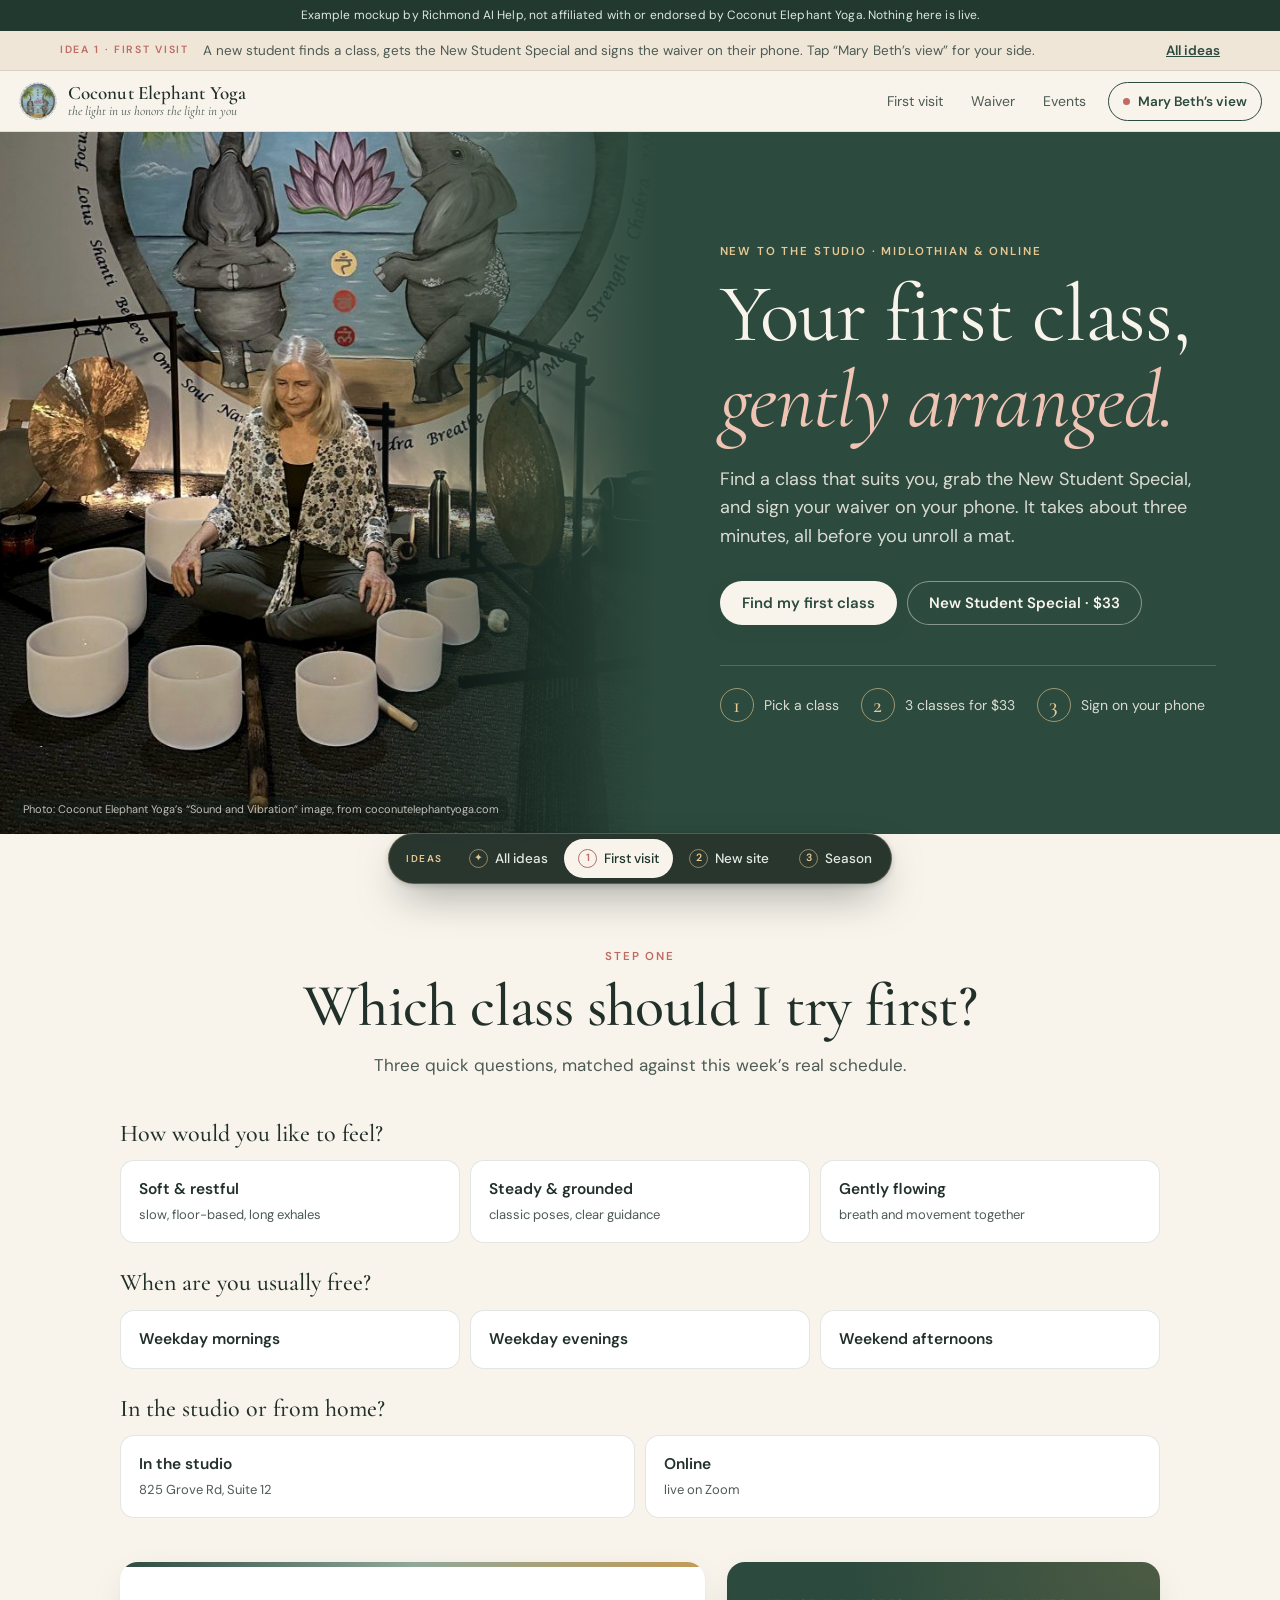
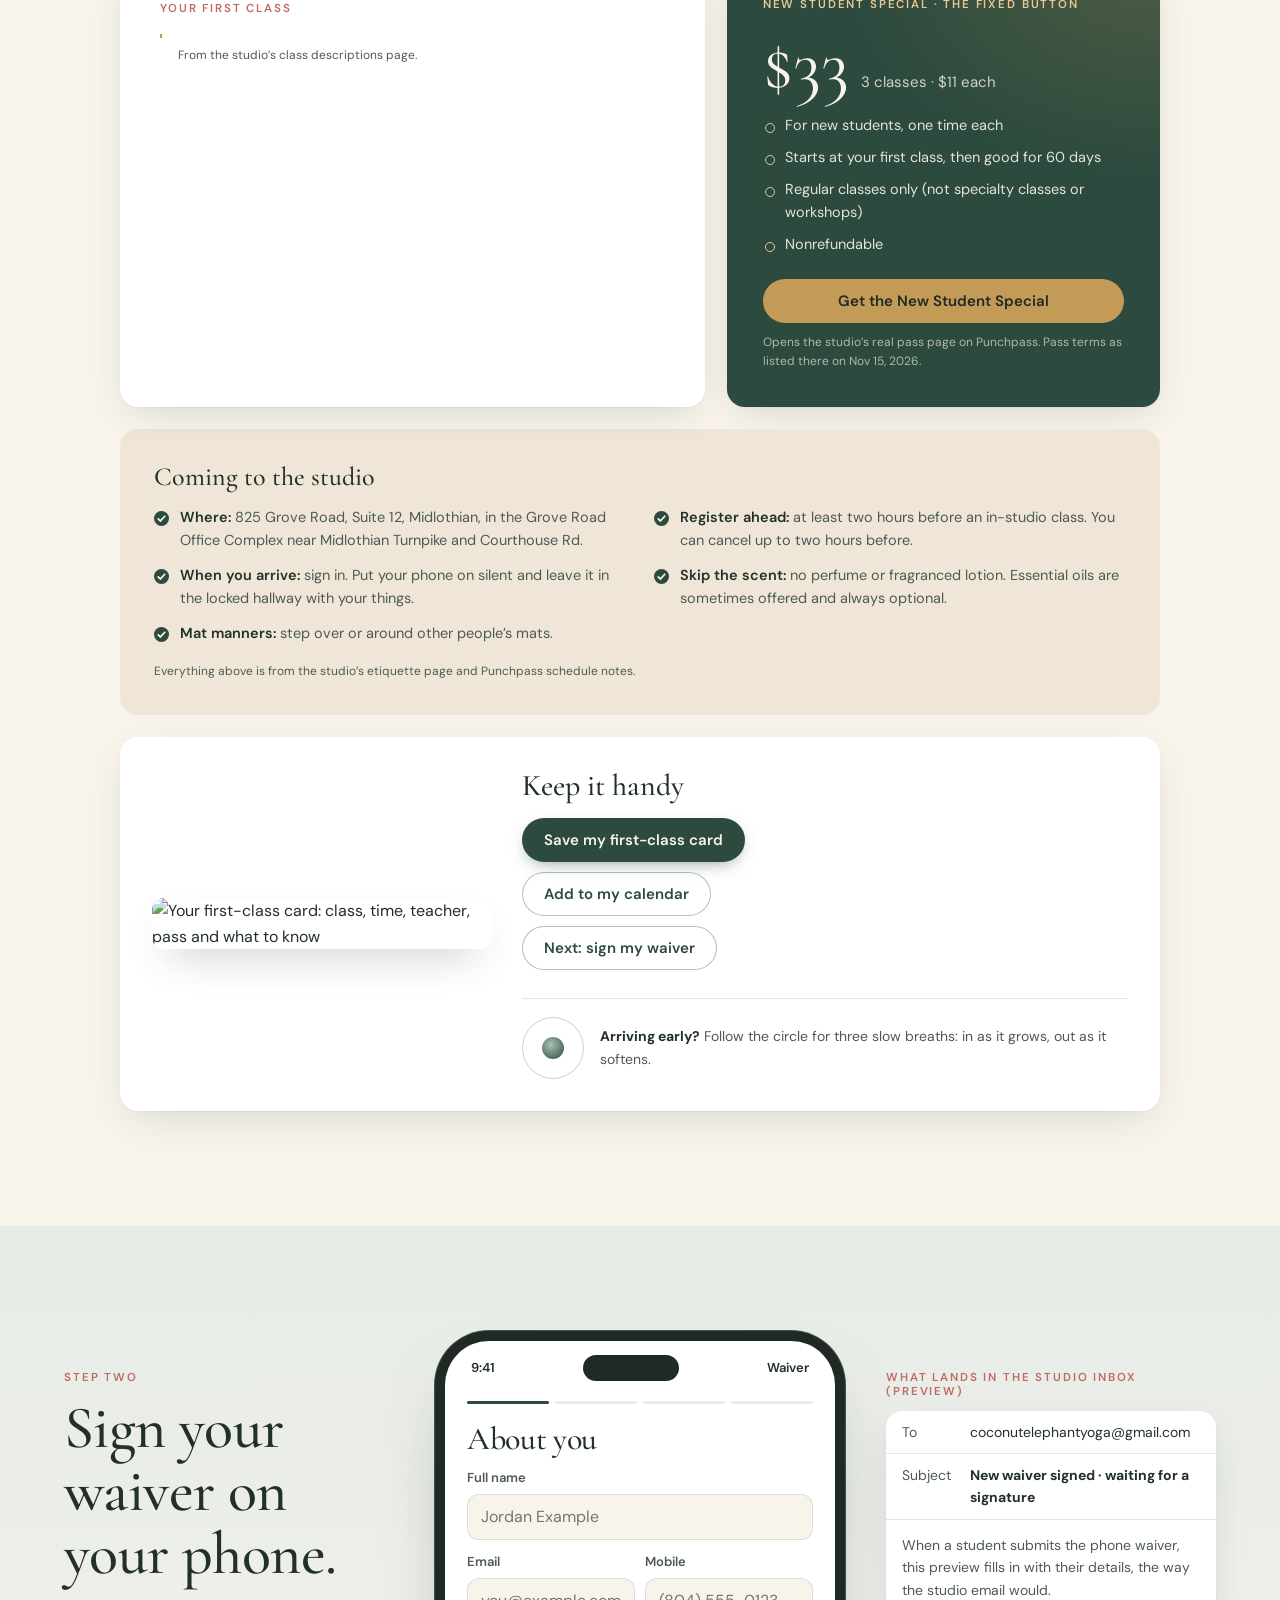
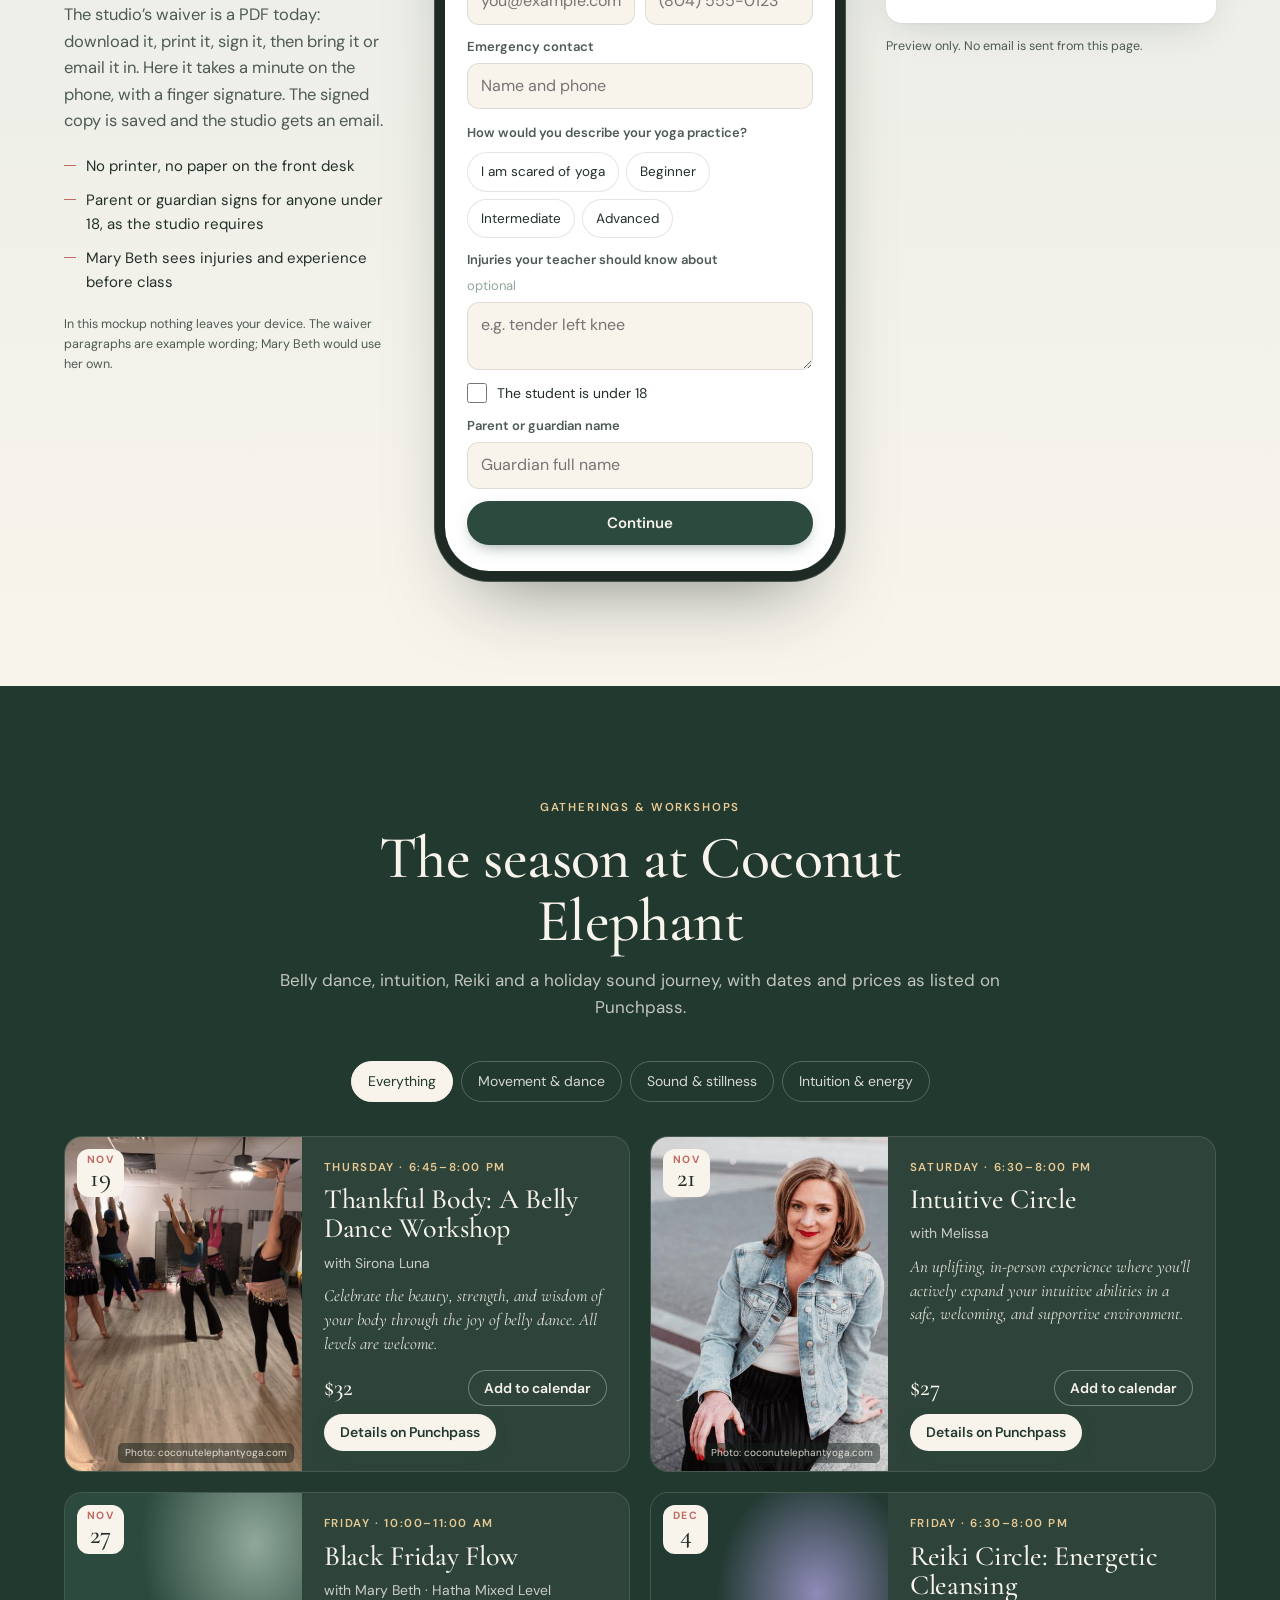
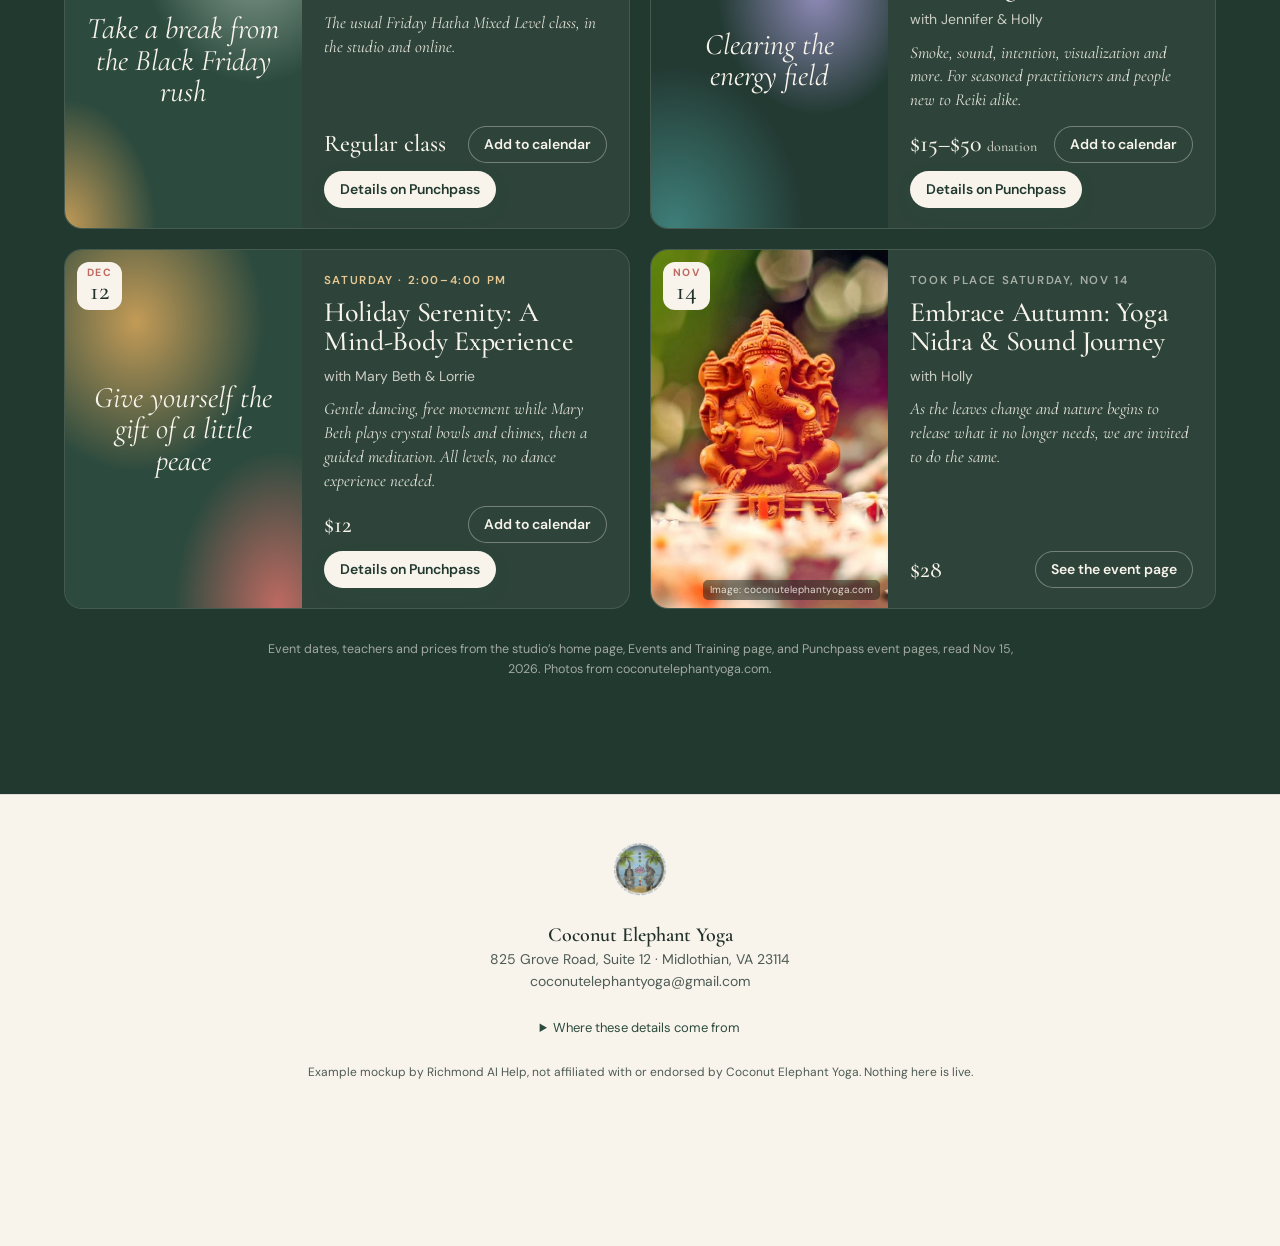
==== first-visit.html @ c5b26885 "Add ideas landing, new website and seasonal events mockups with idea switcher" ====
<!doctype html>
<html lang="en">
<head>
<meta charset="utf-8">
<meta name="viewport" content="width=device-width,initial-scale=1,viewport-fit=cover">
<meta name="robots" content="noindex,nofollow">
<meta name="theme-color" content="#2c4a3e">
<link rel="icon" href="data:,">
<title>Coconut Elephant Yoga · idea 1, your first class (example mockup)</title>
<link rel="stylesheet" href="style.css">
<link rel="stylesheet" href="ideas-nav.css">
</head>
<body>
<p class="mock" role="note">Example mockup by Richmond AI Help, not affiliated with or endorsed by Coconut Elephant Yoga. Nothing here is live.</p>
<div class="rsw-rib"><div><b>Idea 1 · First visit</b><span>A new student finds a class, gets the New Student Special and signs the waiver on their phone. Tap “Mary Beth’s view” for your side.</span><a href="index.html">All ideas</a></div></div>

<header class="top">
  <a class="brand" href="#welcome"><img src="img/logo.png" alt="" width="44" height="44"><span><b>Coconut Elephant Yoga</b><i>the light in us honors the light in you</i></span></a>
  <nav class="nav" aria-label="Sections">
    <a href="#first">First visit</a><a href="#waiver">Waiver</a><a href="#events">Events</a>
    <button type="button" class="ownerbtn" id="ownerOpen"><span class="ob-dot" aria-hidden="true"></span>Mary Beth’s view</button>
  </nav>
</header>

<main>
<!-- HERO -->
<section class="hero" id="welcome">
  <figure class="hero-photo"><img src="img/sound-bowls.jpg" alt="Crystal singing bowls set out in the studio" width="1200" height="823"><figcaption>Photo: Coconut Elephant Yoga’s “Sound and Vibration” image, from coconutelephantyoga.com</figcaption></figure>
  <div class="hero-copy rise">
    <p class="eyebrow">New to the studio · Midlothian &amp; online</p>
    <h1>Your first class,<br><em>gently arranged.</em></h1>
    <p class="lede">Find a class that suits you, grab the New Student Special, and sign your waiver on your phone. It takes about three minutes, all before you unroll a mat.</p>
    <div class="hero-cta">
      <a class="btn primary" href="#first">Find my first class</a>
      <a class="btn quiet" href="https://coconutelephantyoga.punchpass.com/passes/49413" target="_blank" rel="noopener">New Student Special · $33</a>
    </div>
    <ol class="steps3" aria-label="Three steps">
      <li><b>1</b><span>Pick a class</span></li>
      <li><b>2</b><span>3 classes for $33</span></li>
      <li><b>3</b><span>Sign on your phone</span></li>
    </ol>
  </div>
</section>

<!-- FIRST VISIT -->
<section class="sec first" id="first" aria-labelledby="first-h">
  <div class="sec-head rise">
    <p class="eyebrow">Step one</p>
    <h2 id="first-h">Which class should I try first?</h2>
    <p>Three quick questions, matched against this week’s real schedule.</p>
  </div>

  <div class="finder rise">
    <div class="q" data-q="feel">
      <p class="q-l">How would you like to feel?</p>
      <div class="opts">
        <button type="button" data-v="soft"><b>Soft &amp; restful</b><small>slow, floor-based, long exhales</small></button>
        <button type="button" data-v="steady"><b>Steady &amp; grounded</b><small>classic poses, clear guidance</small></button>
        <button type="button" data-v="flow"><b>Gently flowing</b><small>breath and movement together</small></button>
      </div>
    </div>
    <div class="q" data-q="when">
      <p class="q-l">When are you usually free?</p>
      <div class="opts">
        <button type="button" data-v="am"><b>Weekday mornings</b></button>
        <button type="button" data-v="pm"><b>Weekday evenings</b></button>
        <button type="button" data-v="wk"><b>Weekend afternoons</b></button>
      </div>
    </div>
    <div class="q" data-q="where">
      <p class="q-l">In the studio or from home?</p>
      <div class="opts two">
        <button type="button" data-v="studio"><b>In the studio</b><small>825 Grove Rd, Suite 12</small></button>
        <button type="button" data-v="online"><b>Online</b><small>live on Zoom</small></button>
      </div>
    </div>
  </div>

  <div class="match" id="match" hidden aria-live="polite">
    <article class="pick">
      <p class="eyebrow" id="mEyebrow">Your first class</p>
      <h3 id="mName"></h3>
      <p class="pick-meta" id="mMeta"></p>
      <blockquote id="mDesc"></blockquote>
      <p class="pick-cite">From the studio’s class descriptions page.</p>
      <div class="dates" id="mDates"></div>
      <p class="also" id="mAlso"></p>
    </article>

    <aside class="special">
      <p class="eyebrow light">New Student Special · the fixed button</p>
      <p class="sp-price"><span>$33</span><small>3 classes · $11 each</small></p>
      <ul class="sp-list">
        <li>For new students, one time each</li>
        <li>Starts at your first class, then good for 60 days</li>
        <li>Regular classes only (not specialty classes or workshops)</li>
        <li>Nonrefundable</li>
      </ul>
      <a class="btn gold" href="https://coconutelephantyoga.punchpass.com/passes/49413" target="_blank" rel="noopener">Get the New Student Special</a>
      <p class="sp-note">Opens the studio’s real pass page on Punchpass. Pass terms as listed there on Nov 15, 2026.</p>
    </aside>

    <div class="prep">
      <div class="prep-col" id="prepStudio">
        <h4>Coming to the studio</h4>
        <ul class="ticks">
          <li><b>Where:</b> 825 Grove Road, Suite 12, Midlothian, in the Grove Road Office Complex near Midlothian Turnpike and Courthouse Rd.</li>
          <li><b>Register ahead:</b> at least two hours before an in-studio class. You can cancel up to two hours before.</li>
          <li><b>When you arrive:</b> sign in. Put your phone on silent and leave it in the locked hallway with your things.</li>
          <li><b>Skip the scent:</b> no perfume or fragranced lotion. Essential oils are sometimes offered and always optional.</li>
          <li><b>Mat manners:</b> step over or around other people’s mats.</li>
        </ul>
      </div>
      <div class="prep-col" id="prepOnline" hidden>
        <h4>Practicing from home</h4>
        <ul class="ticks">
          <li><b>Register ahead:</b> at least one hour before an online class. You can cancel up to two hours before.</li>
          <li><b>Set the room:</b> dim the lights, close the door, light a candle, turn on ambient music.</li>
          <li><b>Props from home:</b> blankets, pillows and towels. A belt, tie, scarf or robe strap works as a strap, large books or canned goods as blocks, and a scarf, sock or hand towel as an eye pillow.</li>
          <li><b>Zoom acting up?</b> Log out and back in, close other tabs, restart and plug in your device, and turn your device’s sound down if audio is off.</li>
          <li><b>Privacy:</b> the studio camera is placed so in-studio students aren’t seen online.</li>
        </ul>
      </div>
      <p class="prep-cite">Everything above is from the studio’s etiquette page and Punchpass schedule notes.</p>
    </div>

    <div class="keep">
      <canvas id="cardCanvas" width="1080" height="1350" hidden></canvas>
      <figure class="card-prev"><img id="cardImg" alt="Your first-class card: class, time, teacher, pass and what to know"></figure>
      <div class="keep-acts">
        <p class="keep-h">Keep it handy</p>
        <a class="btn primary" id="cardPng" href="#" download="coconut-elephant-first-class.png">Save my first-class card</a>
        <a class="btn quiet" id="cardIcs" href="#" download="coconut-elephant-first-class.ics">Add to my calendar</a>
        <a class="btn quiet" href="#waiver">Next: sign my waiver</a>
        <div class="breathe" aria-label="Breathing pacer">
          <div class="ring" aria-hidden="true"><span></span></div>
          <p><b>Arriving early?</b> Follow the circle for three slow breaths: in as it grows, out as it softens.</p>
        </div>
      </div>
    </div>
  </div>
</section>

<!-- WAIVER -->
<section class="sec waiver" id="waiver" aria-labelledby="wv-h">
  <div class="wv-intro rise">
    <p class="eyebrow">Step two</p>
    <h2 id="wv-h">Sign your waiver on your phone.</h2>
    <p>The studio’s waiver is a PDF today: download it, print it, sign it, then bring it or email it in. Here it takes a minute on the phone, with a finger signature. The signed copy is saved and the studio gets an email.</p>
    <ul class="wv-points">
      <li>No printer, no paper on the front desk</li>
      <li>Parent or guardian signs for anyone under 18, as the studio requires</li>
      <li>Mary Beth sees injuries and experience before class</li>
    </ul>
    <p class="wv-fine">In this mockup nothing leaves your device. The waiver paragraphs are example wording; Mary Beth would use her own.</p>
  </div>

  <div class="phone rise">
    <div class="ph-bar"><span>9:41</span><span class="ph-isl" aria-hidden="true"></span><span>Waiver</span></div>
    <div class="ph-body">
      <ol class="ph-prog" aria-hidden="true"><li class="on"></li><li></li><li></li><li></li></ol>

      <form class="wv-step" data-w="0" novalidate>
        <h3>About you</h3>
        <label>Full name<input id="wName" autocomplete="name" placeholder="Jordan Example"></label>
        <div class="two">
          <label>Email<input id="wEmail" type="email" autocomplete="email" placeholder="you@example.com"></label>
          <label>Mobile<input id="wPhone" inputmode="tel" autocomplete="tel" placeholder="(804) 555-0123"></label>
        </div>
        <label>Emergency contact<input id="wEmer" placeholder="Name and phone"></label>
        <p class="lab">How would you describe your yoga practice?</p>
        <div class="pills" data-pill="level"><button type="button">I am scared of yoga</button><button type="button">Beginner</button><button type="button">Intermediate</button><button type="button">Advanced</button></div>
        <label>Injuries your teacher should know about <span class="opt">optional</span><textarea id="wInj" rows="2" placeholder="e.g. tender left knee"></textarea></label>
        <label class="check"><input type="checkbox" id="wMinor"><span>The student is under 18</span></label>
        <label id="wGuardWrap" hidden>Parent or guardian name<input id="wGuard" placeholder="Guardian full name"></label>
        <p class="err" hidden></p>
        <button type="button" class="btn primary full" data-wnext>Continue</button>
      </form>

      <div class="wv-step" data-w="1" hidden>
        <h3>Read &amp; agree</h3>
        <div class="legal">
          <p class="legal-tag">Example wording only · not legal advice · Mary Beth replaces this with her own waiver text</p>
          <p>I am choosing to take part in classes and events at Coconut Elephant Yoga. I understand yoga involves physical movement and that I should listen to my body and rest whenever I need to.</p>
          <p>I will tell my teacher about any injuries or health conditions before class and follow the teacher’s guidance.</p>
          <p>[The studio’s own release and hold-harmless language goes here, exactly as Mary Beth’s current waiver states it.]</p>
        </div>
        <label class="check"><input type="checkbox" id="wAgree"><span>I have read the waiver and agree to it</span></label>
        <label class="check"><input type="checkbox" id="wPhoto"><span>Optional: the studio may use class photos of me on social media</span></label>
        <p class="err" hidden></p>
        <div class="row"><button type="button" class="btn quiet" data-wback>Back</button><button type="button" class="btn primary" data-wnext>Sign</button></div>
      </div>

      <div class="wv-step" data-w="2" hidden>
        <h3 id="sigH">Sign with your finger</h3>
        <div class="sigpad"><canvas id="sig" width="640" height="300" aria-label="Signature pad"></canvas><span class="sig-line" aria-hidden="true"></span><span class="sig-x" aria-hidden="true">×</span><span class="sig-hint" id="sigHint">Sign here</span></div>
        <div class="row tight"><button type="button" class="linkbtn" id="sigClear">Clear</button><span class="today" id="sigDate"></span></div>
        <p class="err" hidden></p>
        <div class="row"><button type="button" class="btn quiet" data-wback>Back</button><button type="button" class="btn primary" data-wnext>Submit waiver</button></div>
      </div>

      <div class="wv-step done" data-w="3" hidden>
        <div class="seal" aria-hidden="true"><svg viewBox="0 0 48 48"><circle cx="24" cy="24" r="22"/><path d="M14 25l7 7 13-15"/></svg></div>
        <h3 id="doneH">You’re all set.</h3>
        <p id="doneP">Your signed waiver is saved with the studio.</p>
        <dl class="sum" id="doneSum"></dl>
        <canvas id="wvCanvas" width="900" height="1200" hidden></canvas>
        <a class="btn primary full" id="wvPng" href="#" download="coconut-elephant-waiver-copy.png">Save my signed copy</a>
        <button type="button" class="linkbtn center" id="wvRestart">Start a new waiver</button>
      </div>
    </div>
  </div>

  <div class="alert-prev rise" id="alertPrev">
    <p class="eyebrow">What lands in the studio inbox (preview)</p>
    <div class="mail">
      <p class="mail-h"><span>To</span>coconutelephantyoga@gmail.com</p>
      <p class="mail-h"><span>Subject</span><b id="alSubj">New waiver signed · waiting for a signature</b></p>
      <div class="mail-b" id="alBody"><p>When a student submits the phone waiver, this preview fills in with their details, the way the studio email would.</p></div>
    </div>
    <p class="wv-fine">Preview only. No email is sent from this page.</p>
  </div>
</section>

<!-- EVENTS -->
<section class="sec events" id="events" aria-labelledby="ev-h">
  <div class="sec-head rise">
    <p class="eyebrow">Gatherings &amp; workshops</p>
    <h2 id="ev-h">The season at Coconut Elephant</h2>
    <p>Belly dance, intuition, Reiki and a holiday sound journey, with dates and prices as listed on Punchpass.</p>
  </div>
  <div class="strip rise" id="strip" role="tablist" aria-label="Filter events"></div>
  <div class="evgrid" id="evgrid"></div>
  <p class="ev-cite">Event dates, teachers and prices from the studio’s home page, Events and Training page, and Punchpass event pages, read Nov 15, 2026. Photos from coconutelephantyoga.com.</p>
</section>

<footer class="foot">
  <div class="foot-in">
    <img src="img/logo.png" alt="" width="56" height="56">
    <p><b>Coconut Elephant Yoga</b><br>825 Grove Road, Suite 12 · Midlothian, VA 23114<br>coconutelephantyoga@gmail.com</p>
    <details>
      <summary>Where these details come from</summary>
      <p>Everything on this page comes from coconutelephantyoga.com (home, classes, class descriptions, studio etiquette, events, instructors and contact pages) and coconutelephantyoga.punchpass.com (schedule, passes, the New Student Special pass, and the event pages), all opened Nov 15, 2026. Photos are the studio’s own images from coconutelephantyoga.com. The waiver wording, student names and drafted messages are examples made for this mockup.</p>
    </details>
    <p class="foot-mock">Example mockup by Richmond AI Help, not affiliated with or endorsed by Coconut Elephant Yoga. Nothing here is live.</p>
  </div>
</footer>
</main>

<!-- OWNER VIEW -->
<div class="owner" id="owner" hidden role="dialog" aria-modal="true" aria-labelledby="ow-h">
  <div class="ow-panel">
    <header class="ow-top">
      <img src="img/mary-beth.jpg" alt="Mary Beth" width="56" height="56">
      <div><p class="eyebrow">Studio view · example</p><h2 id="ow-h">Good morning, Mary Beth</h2><p class="ow-sub" id="owSub">Sunday, Nov 15</p></div>
      <button type="button" class="x" id="ownerClose" aria-label="Close Mary Beth’s view">×</button>
    </header>
    <div class="ow-tabs" role="tablist">
      <button type="button" role="tab" aria-selected="true" data-tab="today">Today</button>
      <button type="button" role="tab" aria-selected="false" data-tab="fix">Website fixes</button>
      <button type="button" role="tab" aria-selected="false" data-tab="week">This week</button>
    </div>
    <div class="ow-body">
      <div data-pane="today">
        <div class="today-class">
          <p class="tc-time">2:00 pm</p>
          <div><p class="tc-name">Gentle Sensory Yoga</p><p class="tc-meta">You’re teaching · studio &amp; online · 1 hr 15 min · <span class="tag">Live music during today’s class</span></p></div>
        </div>
        <p class="ow-h3">New students today <span class="ex">example students</span></p>
        <div id="stuList"></div>
      </div>
      <div data-pane="fix" hidden>
        <div class="fixcard">
          <p class="fx-k">1 · The NEW STUDENT button on the home page</p>
          <p>Right now the button’s link has extra text stuck to the end, so Punchpass returns an error page instead of the pass.</p>
          <p class="fx-lab bad">Link on the button today</p>
          <code class="fx-code bad">http://coconutelephantyoga.punchpass.com/passes/49413?check=1543346028(opens in a new tab) coconutelephantyoga.punchpass.com/passes/49413?check=1543346028</code>
          <p class="fx-lab good">Fixed link</p>
          <code class="fx-code good">https://coconutelephantyoga.punchpass.com/passes/49413</code>
          <p class="fx-note"><b>Also worth a look:</b> when the pass page was opened on Nov 15, Punchpass said “This pass is currently sold out!” So once the link is fixed, new students may still not be able to buy it until that’s changed in Punchpass. A pass limit or quantity setting is a likely place to check.</p>
        </div>
        <div class="fixcard">
          <p class="fx-k">2 · The new-student waiver</p>
          <p>Today: download the PDF, print, sign, then bring it to class or email it in.</p>
          <p>With the phone waiver: students sign before they arrive, the signed copy is saved, and you get an email with their experience level, injuries and emergency contact. Questions from your current form (C-Fit, how they heard about you, text alerts) can be added.</p>
        </div>
      </div>
      <div data-pane="week" hidden>
        <p class="ow-h3">Coming up <span class="ex">from your Punchpass schedule</span></p>
        <ul class="wk" id="wkList"></ul>
      </div>
    </div>
  </div>
</div>

<nav class="rsw" aria-label="Switch between ideas"><span class="rsw-lab">Ideas</span><a href="index.html" class="rsw-all"><b aria-hidden="true">✦</b>All ideas</a><a href="first-visit.html" aria-current="page"><b aria-hidden="true">1</b>First visit</a><a href="website.html"><b aria-hidden="true">2</b>New site</a><a href="season.html"><b aria-hidden="true">3</b>Season</a></nav>
<script src="app.js"></script>
</body>
</html>
---- style.css ----
@font-face{font-family:"Cormorant";src:url(fonts/cormorant.woff2) format("woff2");font-weight:300 700;font-display:swap}
@font-face{font-family:"Cormorant";src:url(fonts/cormorant-italic.woff2) format("woff2");font-weight:300 700;font-style:italic;font-display:swap}
@font-face{font-family:"DM Sans";src:url(fonts/dmsans.woff2) format("woff2");font-weight:300 700;font-display:swap}
:root{--ink:#22302a;--ink2:#4d5b54;--forest:#2c4a3e;--forest2:#21392f;--sage:#8fa89a;--mist:#e7ece6;--cream:#f8f4ec;--sand:#efe6d8;--lotus:#bf6a62;--gold:#c39b57;--line:rgba(34,48,42,.12);--r:18px;--serif:"Cormorant",Georgia,serif;--sans:"DM Sans",system-ui,-apple-system,sans-serif;--shadow:0 1px 2px rgba(34,48,42,.05),0 12px 40px -12px rgba(34,48,42,.18)}
*{box-sizing:border-box}
html{scroll-padding-top:72px;scroll-behavior:smooth;-webkit-text-size-adjust:100%}
body{margin:0;background:var(--cream);color:var(--ink);font:400 16px/1.6 var(--sans);-webkit-font-smoothing:antialiased}
img{max-width:100%;display:block}
a{color:var(--forest)}
button{font:inherit;color:inherit;cursor:pointer}
h1,h2,h3{font-family:var(--serif);font-weight:500;letter-spacing:-.01em;line-height:1.05;margin:0}
h1 em,h2 em{font-style:italic;color:var(--lotus);font-weight:400}
.eyebrow{font:600 11.5px/1.2 var(--sans);letter-spacing:.16em;text-transform:uppercase;color:var(--lotus);margin:0 0 12px}
.eyebrow.light{color:#e9c993}
:focus-visible{outline:2px solid var(--gold);outline-offset:3px}

.mock{margin:0;background:var(--forest2);color:#dfe8e1;font-size:12px;line-height:1.4;text-align:center;padding:7px 14px;letter-spacing:.01em}

/* header */
.top{position:sticky;top:0;z-index:20;display:flex;align-items:center;justify-content:space-between;gap:12px;padding:10px 18px;background:rgba(248,244,236,.86);backdrop-filter:saturate(1.4) blur(14px);-webkit-backdrop-filter:saturate(1.4) blur(14px);border-bottom:1px solid var(--line)}
.brand{display:flex;align-items:center;gap:10px;text-decoration:none;color:var(--ink);min-width:0}
.brand img{width:40px;height:40px;border-radius:50%}
.brand span{display:flex;flex-direction:column;line-height:1.15;min-width:0}
.brand b{font:600 19px/1.1 var(--serif);letter-spacing:.005em;white-space:nowrap}
.brand i{font:italic 400 13px/1.2 var(--serif);color:var(--ink2);white-space:nowrap}
.nav{display:flex;align-items:center;gap:4px}
.nav a{font-size:14px;color:var(--ink2);text-decoration:none;padding:8px 12px;border-radius:999px;transition:background .2s}
.nav a:hover{background:var(--mist);color:var(--ink)}
.ownerbtn{display:inline-flex;align-items:center;gap:8px;border:1px solid var(--forest);background:transparent;color:var(--forest);font-size:13.5px;font-weight:600;padding:8px 14px;border-radius:999px;margin-left:6px;transition:all .2s;white-space:nowrap}
.ownerbtn:hover{background:var(--forest);color:var(--cream)}
.ob-dot{width:7px;height:7px;border-radius:50%;background:var(--lotus);box-shadow:0 0 0 0 rgba(191,106,98,.6);animation:pulse 2.4s infinite}
@keyframes pulse{70%{box-shadow:0 0 0 8px rgba(191,106,98,0)}100%{box-shadow:0 0 0 0 rgba(191,106,98,0)}}

/* hero */
.hero{display:grid;grid-template-columns:1.05fr 1fr;min-height:min(78vh,720px);background:var(--forest);color:var(--cream);position:relative;overflow:hidden}
.hero-photo{margin:0;position:relative;overflow:hidden}
.hero-photo img{width:100%;height:100%;object-fit:cover;filter:saturate(.9) contrast(1.02);transform:scale(1.04);animation:drift 22s ease-in-out infinite alternate}
@keyframes drift{to{transform:scale(1.11) translate(-1.5%,-1%)}}
.hero-photo::after{content:"";position:absolute;inset:0;background:linear-gradient(90deg,rgba(33,57,47,0) 55%,var(--forest) 100%)}
.hero-photo figcaption{position:absolute;left:14px;bottom:12px;z-index:2;font-size:11px;color:rgba(248,244,236,.75);background:rgba(20,32,27,.45);padding:4px 9px;border-radius:6px}
.hero-copy{padding:clamp(40px,7vw,96px) clamp(24px,5vw,72px);display:flex;flex-direction:column;justify-content:center}
.hero .eyebrow{color:#e9c993}
.hero h1{font-size:clamp(46px,6.4vw,84px);font-weight:400}
.hero h1 em{color:#f0c4b4}
.lede{font-size:18px;line-height:1.6;color:rgba(248,244,236,.86);max-width:30em;margin:22px 0 30px}
.hero-cta{display:flex;flex-wrap:wrap;gap:10px}
.steps3{list-style:none;padding:0;margin:40px 0 0;display:flex;gap:22px;flex-wrap:wrap;border-top:1px solid rgba(248,244,236,.18);padding-top:22px}
.steps3 li{display:flex;align-items:center;gap:10px;font-size:14px;color:rgba(248,244,236,.85)}
.steps3 b{font:500 22px/1 var(--serif);width:34px;height:34px;border-radius:50%;border:1px solid rgba(233,201,147,.6);display:grid;place-items:center;color:#e9c993}

/* buttons */
.btn{display:inline-flex;align-items:center;justify-content:center;gap:8px;border:0;border-radius:999px;padding:13px 22px;font-weight:600;font-size:15px;text-decoration:none;transition:transform .18s,background .2s,box-shadow .2s;line-height:1.2;text-align:center}
.btn:active{transform:scale(.98)}
.btn.primary{background:var(--forest);color:var(--cream);box-shadow:0 6px 18px -8px rgba(44,74,62,.7)}
.btn.primary:hover{background:var(--forest2)}
.hero .btn.primary{background:var(--cream);color:var(--forest)}
.btn.quiet{background:transparent;color:var(--forest);box-shadow:inset 0 0 0 1px rgba(44,74,62,.35)}
.btn.quiet:hover{box-shadow:inset 0 0 0 1px var(--forest);background:rgba(44,74,62,.04)}
.hero .btn.quiet{color:var(--cream);box-shadow:inset 0 0 0 1px rgba(248,244,236,.45)}
.hero .btn.quiet:hover{background:rgba(248,244,236,.08)}
.btn.gold{background:var(--gold);color:#1f2a24}
.btn.gold:hover{background:#d0aa66}
.btn.full{width:100%}
.linkbtn{background:none;border:0;color:var(--ink2);text-decoration:underline;text-underline-offset:3px;font-size:14px;padding:6px 0}
.linkbtn.center{display:block;margin:12px auto 0}

/* sections */
.sec{padding:clamp(64px,9vw,120px) clamp(18px,5vw,64px)}
.sec-head{max-width:720px;margin:0 auto 40px;text-align:center}
.sec-head h2,.wv-intro h2{font-size:clamp(38px,5vw,60px)}
.sec-head p:not(.eyebrow){color:var(--ink2);font-size:17px;margin:14px 0 0}

/* finder */
.finder{max-width:1040px;margin:0 auto;display:grid;gap:26px}
.q-l{font:500 24px/1.2 var(--serif);margin:0 0 12px}
.opts{display:grid;grid-template-columns:repeat(3,1fr);gap:10px}
.opts.two{grid-template-columns:repeat(2,1fr)}
.opts button{text-align:left;background:#fff;border:1px solid var(--line);border-radius:14px;padding:16px 18px;display:flex;flex-direction:column;gap:3px;transition:border-color .2s,box-shadow .2s,transform .2s,background .2s}
.opts button:hover{border-color:rgba(44,74,62,.4);transform:translateY(-1px)}
.opts button b{font-weight:600;font-size:15.5px}
.opts button small{font-size:13px;color:var(--ink2)}
.opts button[aria-pressed=true]{border-color:var(--forest);background:var(--forest);color:var(--cream);box-shadow:var(--shadow)}
.opts button[aria-pressed=true] small{color:rgba(248,244,236,.75)}

.match{max-width:1040px;margin:44px auto 0;display:grid;grid-template-columns:1.35fr 1fr;gap:22px;animation:fadeup .6s ease both}
@keyframes fadeup{from{opacity:0;transform:translateY(14px)}to{opacity:1;transform:none}}
.pick{background:#fff;border-radius:var(--r);padding:clamp(24px,3.5vw,40px);box-shadow:var(--shadow);position:relative;overflow:hidden}
.pick::before{content:"";position:absolute;inset:0 0 auto 0;height:5px;background:linear-gradient(90deg,var(--forest),var(--sage),var(--gold))}
.pick h3{font-size:clamp(34px,4vw,48px);font-weight:500}
.pick-meta{color:var(--ink2);font-size:15px;margin:10px 0 18px}
.pick-meta b{color:var(--ink)}
.pick blockquote{margin:0;font:italic 400 20px/1.45 var(--serif);color:var(--ink);border-left:2px solid var(--gold);padding:2px 0 2px 16px}
.pick-cite{font-size:12px;color:var(--ink2);margin:8px 0 22px 18px}
.dates{display:flex;gap:10px;flex-wrap:wrap}
.date{border:1px solid var(--line);border-radius:12px;padding:10px 14px;min-width:112px;background:var(--cream)}
.date small{display:block;font-size:11px;letter-spacing:.12em;text-transform:uppercase;color:var(--lotus);font-weight:600}
.date b{font:500 22px/1.1 var(--serif)}
.date span{display:block;font-size:13px;color:var(--ink2)}
.date.first{background:var(--forest);color:var(--cream);border-color:var(--forest)}
.date.first span{color:rgba(248,244,236,.75)}
.date.first small{color:#e9c993}
.also{font-size:14px;color:var(--ink2);margin:18px 0 0}
.also b{color:var(--ink)}

.special{background:var(--forest);color:var(--cream);border-radius:var(--r);padding:clamp(24px,3vw,36px);display:flex;flex-direction:column;box-shadow:var(--shadow);background-image:radial-gradient(120% 80% at 100% 0%,rgba(195,155,87,.22),transparent 60%)}
.sp-price{display:flex;align-items:baseline;gap:12px;margin:4px 0 14px}
.sp-price span{font:400 72px/1 var(--serif)}
.sp-price small{font-size:15px;color:rgba(248,244,236,.8)}
.sp-list{list-style:none;padding:0;margin:0 0 22px;display:grid;gap:9px;font-size:14.5px;color:rgba(248,244,236,.9)}
.sp-list li{padding-left:22px;position:relative}
.sp-list li::before{content:"";position:absolute;left:2px;top:.62em;width:8px;height:8px;border-radius:50%;border:1.5px solid #e9c993}
.special .btn{margin-top:auto}
.sp-note{font-size:12px;color:rgba(248,244,236,.65);margin:10px 0 0}

.prep{grid-column:1/-1;background:var(--sand);border-radius:var(--r);padding:clamp(22px,3vw,34px)}
.prep h4{font:500 26px/1.1 var(--serif);margin:0 0 14px}
.ticks{list-style:none;margin:0;padding:0;display:grid;grid-template-columns:repeat(2,1fr);gap:12px 28px}
.ticks li{font-size:14.5px;padding-left:26px;position:relative;color:var(--ink2)}
.ticks li b{color:var(--ink);font-weight:600}
.ticks li::before{content:"";position:absolute;left:0;top:.35em;width:15px;height:15px;border-radius:50%;background:var(--forest) url("data:image/svg+xml,%3Csvg xmlns='http://www.w3.org/2000/svg' viewBox='0 0 16 16'%3E%3Cpath d='M4.5 8.3l2.3 2.3 4.7-5' fill='none' stroke='%23f8f4ec' stroke-width='1.8' stroke-linecap='round'/%3E%3C/svg%3E") center/100% no-repeat}
.prep-cite{font-size:12px;color:var(--ink2);margin:16px 0 0}

.keep{grid-column:1/-1;display:grid;grid-template-columns:minmax(0,340px) 1fr;gap:30px;align-items:center;background:#fff;border-radius:var(--r);padding:clamp(20px,3vw,32px);box-shadow:var(--shadow)}
.card-prev{margin:0;border-radius:12px;overflow:hidden;box-shadow:0 18px 40px -18px rgba(34,48,42,.45)}
.keep-acts{display:flex;flex-direction:column;gap:10px;align-items:flex-start}
.keep-h{font:500 30px/1.1 var(--serif);margin:0 0 6px}
.breathe{display:flex;align-items:center;gap:16px;margin-top:18px;padding-top:18px;border-top:1px solid var(--line)}
.breathe p{margin:0;font-size:14px;color:var(--ink2)}
.breathe b{color:var(--ink)}
.ring{width:62px;height:62px;flex:none;border-radius:50%;display:grid;place-items:center;border:1px solid rgba(44,74,62,.25)}
.ring span{width:22px;height:22px;border-radius:50%;background:radial-gradient(circle at 40% 35%,#a9c0b2,var(--forest));animation:breathe 8s ease-in-out infinite}
@keyframes breathe{0%,100%{transform:scale(1);opacity:.75}50%{transform:scale(2.5);opacity:1}}

/* waiver */
.waiver{background:linear-gradient(180deg,var(--mist),var(--cream));display:grid;grid-template-columns:1fr 390px 1fr;gap:clamp(24px,4vw,56px);align-items:start}
.wv-intro{padding-top:30px}
.wv-intro p:not(.eyebrow){color:var(--ink2);font-size:16.5px}
.wv-points{list-style:none;padding:0;margin:20px 0;display:grid;gap:10px}
.wv-points li{padding-left:22px;position:relative;font-size:15px}
.wv-points li::before{content:"";position:absolute;left:0;top:.7em;width:12px;height:1.5px;background:var(--lotus)}
.wv-fine{font-size:12.5px!important;color:var(--ink2)}

.phone{background:#fff;border-radius:44px;box-shadow:0 0 0 10px #1f2a24,0 0 0 11px #46534c,0 40px 80px -30px rgba(20,32,27,.55);overflow:hidden;min-height:720px;display:flex;flex-direction:column}
.ph-bar{display:flex;justify-content:space-between;align-items:center;padding:14px 26px 8px;font-size:13px;font-weight:600}
.ph-isl{width:96px;height:26px;background:#1f2a24;border-radius:20px}
.ph-body{padding:8px 22px 26px;flex:1;display:flex;flex-direction:column}
.ph-prog{list-style:none;display:flex;gap:6px;padding:0;margin:4px 0 18px}
.ph-prog li{flex:1;height:3px;border-radius:3px;background:var(--mist);transition:background .3s}
.ph-prog li.on{background:var(--forest)}
.wv-step{display:flex;flex-direction:column;gap:12px;animation:fadeup .35s ease both}
.wv-step[hidden]{display:none}
.wv-step h3{font-size:32px}
.wv-step label{display:flex;flex-direction:column;gap:5px;font-size:13px;font-weight:600;color:var(--ink2)}
.wv-step input:not([type=checkbox]),.wv-step textarea{font:400 16px/1.3 var(--sans);color:var(--ink);border:1px solid var(--line);background:var(--cream);border-radius:12px;padding:12px 13px;width:100%;transition:border-color .2s,background .2s}
.wv-step input:focus,.wv-step textarea:focus{outline:0;border-color:var(--forest);background:#fff}
.wv-step .two{display:grid;grid-template-columns:1fr 1fr;gap:10px}
.lab{font-size:13px;font-weight:600;color:var(--ink2);margin:2px 0 -4px}
.opt{font-weight:400;color:var(--sage)}
.pills{display:flex;flex-wrap:wrap;gap:7px}
.pills button{border:1px solid var(--line);background:#fff;border-radius:999px;padding:8px 13px;font-size:13.5px;transition:all .2s}
.pills button[aria-pressed=true]{background:var(--forest);color:var(--cream);border-color:var(--forest)}
label.check{flex-direction:row!important;align-items:flex-start;gap:10px!important;font-weight:400!important;color:var(--ink)!important;font-size:14px!important}
label.check input{width:20px;height:20px;accent-color:var(--forest);margin:1px 0 0;flex:none}
.err{color:#a4473f;font-size:13.5px;margin:0;background:#f9e9e6;border-radius:10px;padding:8px 12px}
.err[hidden]{display:none}
.row{display:flex;gap:10px;margin-top:4px}
.row .btn{flex:1}
.row.tight{justify-content:space-between;align-items:center;margin:0}
.legal{background:var(--cream);border:1px solid var(--line);border-radius:14px;padding:14px 16px;font-size:14px;line-height:1.55;max-height:300px;overflow:auto}
.legal p{margin:0 0 10px}
.legal-tag{font-size:11px!important;font-weight:700;letter-spacing:.06em;text-transform:uppercase;color:#8a5a21;background:#f6e8cf;border-radius:8px;padding:7px 10px}
.sigpad{position:relative;border:1px solid var(--line);border-radius:16px;background:linear-gradient(#fff,#fbf8f2);touch-action:none;overflow:hidden}
.sigpad canvas{width:100%;height:auto;aspect-ratio:640/300;display:block;touch-action:none;cursor:crosshair;position:relative;z-index:2}
.sig-line{position:absolute;left:8%;right:8%;bottom:26%;height:1px;background:rgba(34,48,42,.28);z-index:1}
.sig-x{position:absolute;left:7%;bottom:28%;font:400 22px/1 var(--serif);color:rgba(34,48,42,.4);z-index:1}
.sig-hint{position:absolute;inset:0;display:grid;place-items:center;font:italic 400 24px var(--serif);color:rgba(34,48,42,.28);z-index:1;pointer-events:none;transition:opacity .3s}
.today{font-size:13px;color:var(--ink2)}
.done{text-align:center;align-items:center}
.seal svg{width:64px;height:64px}
.seal circle{fill:none;stroke:var(--forest);stroke-width:2;stroke-dasharray:140;stroke-dashoffset:140;animation:draw .8s ease forwards}
.seal path{fill:none;stroke:var(--forest);stroke-width:3;stroke-linecap:round;stroke-linejoin:round;stroke-dasharray:40;stroke-dashoffset:40;animation:draw .5s .6s ease forwards}
@keyframes draw{to{stroke-dashoffset:0}}
.done p{color:var(--ink2);margin:0;font-size:15px}
.sum{width:100%;text-align:left;background:var(--cream);border-radius:14px;padding:12px 14px;margin:6px 0;display:grid;grid-template-columns:auto 1fr;gap:6px 14px;font-size:13.5px}
.sum dt{color:var(--ink2)}
.sum dd{margin:0;font-weight:600}

.alert-prev{padding-top:30px}
.mail{background:#fff;border-radius:16px;box-shadow:var(--shadow);overflow:hidden;font-size:14px}
.mail-h{margin:0;padding:10px 16px;border-bottom:1px solid var(--line);display:flex;gap:12px}
.mail-h span{color:var(--ink2);width:56px;flex:none}
.mail-b{padding:14px 16px;color:var(--ink2)}
.mail-b p{margin:0 0 8px}
.mail-b dl{display:grid;grid-template-columns:auto 1fr;gap:5px 12px;margin:0}
.mail-b dt{color:var(--ink2)}
.mail-b dd{margin:0;color:var(--ink)}
.mail.fresh{animation:glow 1.6s ease}
@keyframes glow{0%{box-shadow:0 0 0 0 rgba(195,155,87,.7),var(--shadow)}100%{box-shadow:0 0 0 18px rgba(195,155,87,0),var(--shadow)}}

/* events */
.events{background:var(--forest2);color:var(--cream)}
.events .sec-head p:not(.eyebrow){color:rgba(248,244,236,.75)}
.events .eyebrow{color:#e9c993}
.strip{display:flex;gap:8px;justify-content:center;flex-wrap:wrap;margin:0 auto 34px;max-width:900px}
.strip button{background:transparent;border:1px solid rgba(248,244,236,.25);color:rgba(248,244,236,.85);border-radius:999px;padding:8px 16px;font-size:14px;transition:all .2s}
.strip button[aria-selected=true]{background:var(--cream);color:var(--forest2);border-color:var(--cream)}
.evgrid{max-width:1180px;margin:0 auto;display:grid;grid-template-columns:repeat(2,1fr);gap:20px}
.ev{display:grid;grid-template-columns:42% 1fr;background:rgba(248,244,236,.06);border:1px solid rgba(248,244,236,.12);border-radius:var(--r);overflow:hidden;transition:transform .3s,background .3s;animation:fadeup .5s ease both}
.ev:hover{transform:translateY(-3px);background:rgba(248,244,236,.09)}
.ev-media{position:relative;min-height:230px;overflow:hidden}
.ev-media img{position:absolute;inset:0;width:100%;height:100%;object-fit:cover;transition:transform 1.2s}
.ev-media img.pos-top{object-position:50% 12%}
.ev:hover .ev-media img{transform:scale(1.05)}
.ev-media.type{display:grid;place-items:center;padding:20px;text-align:center}
.ev-media.type p{font:italic 400 30px/1.05 var(--serif);margin:0;color:var(--cream);position:relative}
.ev-media.t-holiday{background:radial-gradient(90% 70% at 30% 20%,#c39b57 0%,transparent 60%),radial-gradient(80% 80% at 90% 100%,#bf6a62 0%,transparent 55%),#2c4a3e}
.ev-media.t-bf{background:radial-gradient(80% 70% at 80% 15%,#8fa89a 0%,transparent 60%),radial-gradient(70% 70% at 0% 100%,#c39b57 0%,transparent 55%),#2c4a3e}
.ev-media.t-reiki{background:radial-gradient(70% 60% at 70% 30%,#8f8bb8 0%,transparent 60%),radial-gradient(90% 80% at 10% 100%,#3f7f7a 0%,transparent 60%),#233a33}
.ev-date{position:absolute;top:12px;left:12px;z-index:2;background:var(--cream);color:var(--ink);border-radius:12px;padding:6px 10px;text-align:center;line-height:1}
.ev-date small{display:block;font-size:10.5px;letter-spacing:.14em;font-weight:700;color:var(--lotus)}
.ev-date b{font:500 26px/1 var(--serif)}
.ev-body{padding:22px 22px 20px;display:flex;flex-direction:column;gap:8px}
.ev-k{font-size:11.5px;letter-spacing:.14em;text-transform:uppercase;color:#e9c993;font-weight:600;margin:0}
.ev h3{font-size:28px;font-weight:500}
.ev-meta{font-size:14px;color:rgba(248,244,236,.78);margin:0}
.ev-desc{font:italic 400 17px/1.4 var(--serif);color:rgba(248,244,236,.9);margin:2px 0 6px}
.ev-acts{display:flex;gap:8px;flex-wrap:wrap;margin-top:auto;align-items:center}
.ev-acts .btn{padding:10px 16px;font-size:14px}
.ev-acts .btn.primary{background:var(--cream);color:var(--forest2)}
.ev-acts .btn.quiet{color:var(--cream);box-shadow:inset 0 0 0 1px rgba(248,244,236,.35)}
.ev-price{font:500 24px/1 var(--serif);color:var(--cream);margin-right:auto}
.ev.past{opacity:.6}
.ev.past .ev-k{color:rgba(248,244,236,.6)}
.ev-cite{text-align:center;font-size:12.5px;color:rgba(248,244,236,.6);max-width:760px;margin:30px auto 0}
.ev-credit{position:absolute;right:8px;bottom:8px;z-index:2;font-size:10px;color:rgba(248,244,236,.85);background:rgba(20,32,27,.5);padding:2px 7px;border-radius:5px}

/* footer */
.foot{background:var(--cream);padding:46px 20px 60px;border-top:1px solid var(--line)}
.foot-in{max-width:760px;margin:0 auto;text-align:center;display:flex;flex-direction:column;align-items:center;gap:12px;font-size:14px;color:var(--ink2)}
.foot-in b{font:600 20px var(--serif);color:var(--ink)}
.foot details{max-width:640px;font-size:13px;text-align:left}
.foot summary{cursor:pointer;text-align:center;color:var(--forest)}
.foot-mock{font-size:12px}

/* owner */
.owner{position:fixed;inset:0;z-index:50;background:rgba(20,32,27,.55);backdrop-filter:blur(6px);-webkit-backdrop-filter:blur(6px);display:flex;justify-content:flex-end}
.owner[hidden]{display:none}
.ow-panel{width:min(560px,100%);height:100%;background:var(--cream);display:flex;flex-direction:column;animation:slidein .35s cubic-bezier(.2,.8,.2,1) both;box-shadow:-30px 0 60px -30px rgba(0,0,0,.4)}
@keyframes slidein{from{transform:translateX(40px);opacity:0}to{transform:none;opacity:1}}
.ow-top{display:flex;gap:14px;align-items:center;padding:22px 22px 16px;background:var(--forest);color:var(--cream)}
.ow-top img{width:56px;height:56px;border-radius:50%;object-fit:cover;border:2px solid rgba(233,201,147,.7)}
.ow-top .eyebrow{color:#e9c993;margin-bottom:4px}
.ow-top h2{font-size:30px}
.ow-sub{margin:2px 0 0;font-size:13.5px;color:rgba(248,244,236,.75)}
.x{margin-left:auto;align-self:flex-start;background:rgba(248,244,236,.12);border:0;color:var(--cream);width:38px;height:38px;border-radius:50%;font-size:22px;line-height:1}
.ow-tabs{display:flex;gap:4px;padding:10px 16px;background:var(--forest);border-top:1px solid rgba(248,244,236,.1)}
.ow-tabs button{flex:1;background:transparent;border:0;color:rgba(248,244,236,.7);padding:9px 6px;border-radius:10px;font-size:14px;font-weight:600}
.ow-tabs button[aria-selected=true]{background:var(--cream);color:var(--forest)}
.ow-body{flex:1;overflow:auto;padding:20px 18px 40px}
.today-class{display:flex;gap:16px;align-items:center;background:#fff;border-radius:16px;padding:16px 18px;box-shadow:var(--shadow);margin-bottom:22px}
.tc-time{font:500 30px/1 var(--serif);margin:0;color:var(--forest);white-space:nowrap}
.tc-name{font:600 17px/1.2 var(--sans);margin:0}
.tc-meta{margin:4px 0 0;font-size:13px;color:var(--ink2)}
.tag{display:inline-block;background:#f6e8cf;color:#7b5216;border-radius:6px;padding:1px 7px;font-size:12px;font-weight:600}
.ow-h3{font:500 22px/1.2 var(--serif);margin:0 0 12px;display:flex;align-items:baseline;gap:10px;flex-wrap:wrap}
.ex{font:600 10.5px var(--sans);letter-spacing:.1em;text-transform:uppercase;color:#8a5a21;background:#f6e8cf;border-radius:6px;padding:3px 7px}
.stu{background:#fff;border-radius:16px;padding:16px;margin-bottom:12px;box-shadow:0 1px 2px rgba(34,48,42,.06);border:1px solid var(--line)}
.stu.new{animation:glow 1.6s ease;border-color:var(--gold)}
.stu-top{display:flex;align-items:center;gap:12px}
.av{width:40px;height:40px;border-radius:50%;display:grid;place-items:center;font:600 15px var(--sans);color:var(--cream);background:var(--sage);flex:none}
.av-a{background:#bf6a62}.av-b{background:#3f7f7a}.av-c{background:#8f8bb8}.av-d{background:#c39b57}.av-e{background:#2c4a3e}
.evgrid .ev:nth-child(2){animation-delay:.07s}.evgrid .ev:nth-child(3){animation-delay:.14s}.evgrid .ev:nth-child(4){animation-delay:.21s}.evgrid .ev:nth-child(5){animation-delay:.28s}.evgrid .ev:nth-child(6){animation-delay:.35s}
.stu-n{font-weight:600;margin:0;font-size:15.5px}
.stu-m{margin:1px 0 0;font-size:13px;color:var(--ink2)}
.wvs{margin-left:auto;font-size:12px;font-weight:700;border-radius:999px;padding:4px 10px;white-space:nowrap}
.wvs.ok{background:#e3eee6;color:#2c5a43}
.wvs.no{background:#f9e9e6;color:#a4473f}
.stu-notes{display:flex;gap:6px;flex-wrap:wrap;margin:10px 0}
.stu-notes span{font-size:12.5px;background:var(--cream);border-radius:8px;padding:4px 9px;color:var(--ink)}
.stu-notes span.flag{background:#fbeee0;color:#8a4f18}
.draft{background:var(--mist);border-radius:12px;padding:12px 14px;font-size:14px;line-height:1.5;margin:0;white-space:pre-wrap}
.draft-l{font-size:11.5px;letter-spacing:.1em;text-transform:uppercase;color:var(--ink2);font-weight:600;margin:6px 0 6px}
.copy{margin-top:8px;background:transparent;border:1px solid rgba(44,74,62,.35);color:var(--forest);border-radius:999px;padding:7px 14px;font-size:13px;font-weight:600}
.copy.ok{background:var(--forest);color:var(--cream)}
.fixcard{background:#fff;border-radius:16px;padding:18px;margin-bottom:14px;border:1px solid var(--line);font-size:14.5px}
.fixcard p{margin:0 0 10px}
.fx-k{font:500 21px/1.2 var(--serif)!important}
.fx-lab{font-size:11.5px!important;font-weight:700;letter-spacing:.1em;text-transform:uppercase;margin:14px 0 6px!important}
.fx-lab.bad{color:#a4473f}.fx-lab.good{color:#2c5a43}
.fx-code{display:block;font:500 12.5px/1.5 ui-monospace,Menlo,monospace;border-radius:10px;padding:10px 12px;word-break:break-all}
.fx-code.bad{background:#f9e9e6;color:#7d2e27}
.fx-code.good{background:#e3eee6;color:#1f4a35}
.fx-note{background:#fbf1de;border-radius:10px;padding:10px 12px;margin-top:14px!important;font-size:13.5px}
.wk{list-style:none;padding:0;margin:0;display:grid;gap:8px}
.wk li{display:grid;grid-template-columns:78px 1fr;gap:12px;background:#fff;border-radius:12px;padding:10px 14px;border:1px solid var(--line);font-size:14px}
.wk li.evt{border-color:var(--gold);background:#fffaf0}
.wk .d{font-weight:700;color:var(--forest);font-size:13px}
.wk .c{margin:0}
.wk .c small{display:block;color:var(--ink2);font-size:12.5px}

/* reveal */
.rise{opacity:0;transform:translateY(18px);transition:opacity .8s ease,transform .8s ease}
.rise.in{opacity:1;transform:none}
@media (prefers-reduced-motion:reduce){*,*::before,*::after{animation:none!important;transition:none!important}.rise{opacity:1;transform:none}}

/* responsive */
@media (max-width:1100px){
  .waiver{grid-template-columns:1fr 390px}
  .alert-prev{grid-column:1/-1;max-width:640px}
}
@media (max-width:860px){
  .nav a{display:none}
  .hero{grid-template-columns:1fr;min-height:0}
  .hero-photo{height:300px}
  .hero-photo::after{background:linear-gradient(180deg,rgba(33,57,47,0) 50%,var(--forest) 100%)}
  .hero-photo figcaption{bottom:auto;top:12px}
  .hero-copy{padding:8px 22px 44px;margin-top:-30px;position:relative}
  .match{grid-template-columns:1fr}
  .ticks{grid-template-columns:1fr}
  .keep{grid-template-columns:1fr;justify-items:center}
  .card-prev{max-width:300px}
  .keep-acts{width:100%}
  .keep-acts .btn{width:100%}
  .waiver{grid-template-columns:1fr}
  .wv-intro{padding-top:0}
  .phone{border-radius:28px;box-shadow:0 0 0 1px var(--line),var(--shadow);min-height:0}
  .ph-bar{display:none}
  .ph-body{padding:22px 18px 24px}
  .alert-prev{padding-top:0}
  .evgrid{grid-template-columns:1fr}
}
@media (max-width:520px){
  .top{padding:9px 14px}
  .brand i{display:none}
  .brand b{font-size:17px}
  .brand img{width:34px;height:34px}
  .ownerbtn{font-size:12.5px;padding:7px 11px;margin:0}
  .hero h1{font-size:46px}
  .lede{font-size:16.5px}
  .opts{grid-template-columns:1fr}
  .opts.two{grid-template-columns:1fr 1fr}
  .opts button{padding:13px 15px}
  .steps3{gap:14px}
  .ev{grid-template-columns:1fr}
  .ev-media{min-height:200px}
  .wv-step .two{grid-template-columns:1fr}
  .ow-top h2{font-size:21px}
  .ow-top{gap:12px;padding:18px 16px 14px}
}
---- ideas-nav.css ----
/* Idea switcher shared by every page. Bottom pill on desktop, full-width bar on phones. */
body{padding-bottom:calc(92px + env(safe-area-inset-bottom))}
.rsw{position:fixed;left:50%;bottom:calc(16px + env(safe-area-inset-bottom));transform:translateX(-50%);z-index:40;display:flex;align-items:center;gap:2px;padding:5px;background:rgba(27,42,35,.94);-webkit-backdrop-filter:saturate(1.3) blur(16px);backdrop-filter:saturate(1.3) blur(16px);border:1px solid rgba(233,201,147,.28);border-radius:999px;box-shadow:0 18px 44px -14px rgba(10,20,16,.55),0 2px 6px rgba(10,20,16,.18);font-family:"DM Sans",system-ui,-apple-system,sans-serif}
.rsw-lab{font:600 10px/1 "DM Sans",system-ui,sans-serif;letter-spacing:.16em;text-transform:uppercase;color:#e9c993;padding:0 10px 0 12px;white-space:nowrap}
.rsw a{display:flex;align-items:center;gap:7px;color:#e4ebe5;text-decoration:none;font-size:13.5px;font-weight:500;line-height:1;padding:10px 14px;border-radius:999px;white-space:nowrap;transition:background .2s,color .2s}
.rsw a:hover{background:rgba(248,244,236,.1);color:#fff}
.rsw a b{display:grid;place-items:center;width:19px;height:19px;border-radius:50%;border:1px solid rgba(233,201,147,.55);color:#e9c993;font-size:10.5px;font-weight:600}
.rsw a[aria-current=page]{background:#f8f4ec;color:#1f352b}
.rsw a[aria-current=page] b{border-color:#bf6a62;color:#bf6a62}
.rsw a:focus-visible{outline:2px solid #e9c993;outline-offset:2px}
@media (max-width:760px){
  body{padding-bottom:calc(78px + env(safe-area-inset-bottom))}
  .rsw{left:8px;right:8px;transform:none;bottom:calc(8px + env(safe-area-inset-bottom));justify-content:space-between;border-radius:20px;padding:5px}
  .rsw-lab{display:none}
  .rsw a{flex:1 1 0;flex-direction:column;gap:5px;padding:8px 2px 7px;border-radius:15px;font-size:11.5px;font-weight:600;min-width:0}
  .rsw a b{width:18px;height:18px;font-size:10px}
  .rsw a.rsw-all b{border-style:dashed}
}
@media print{.rsw{display:none}}
.rsw-rib{background:#efe6d8;border-bottom:1px solid rgba(34,48,42,.12);font:400 13.5px/1.45 "DM Sans",system-ui,sans-serif;color:#4d5b54}
.rsw-rib div{width:min(1160px,100% - 36px);margin:0 auto;display:flex;align-items:center;gap:14px;flex-wrap:wrap;padding:10px 0}
.rsw-rib b{font:600 10.5px/1 "DM Sans",system-ui,sans-serif;letter-spacing:.16em;text-transform:uppercase;color:#bf6a62}
.rsw-rib span{flex:1 1 300px}
.rsw-rib a{font-weight:600;color:#2c4a3e;white-space:nowrap}
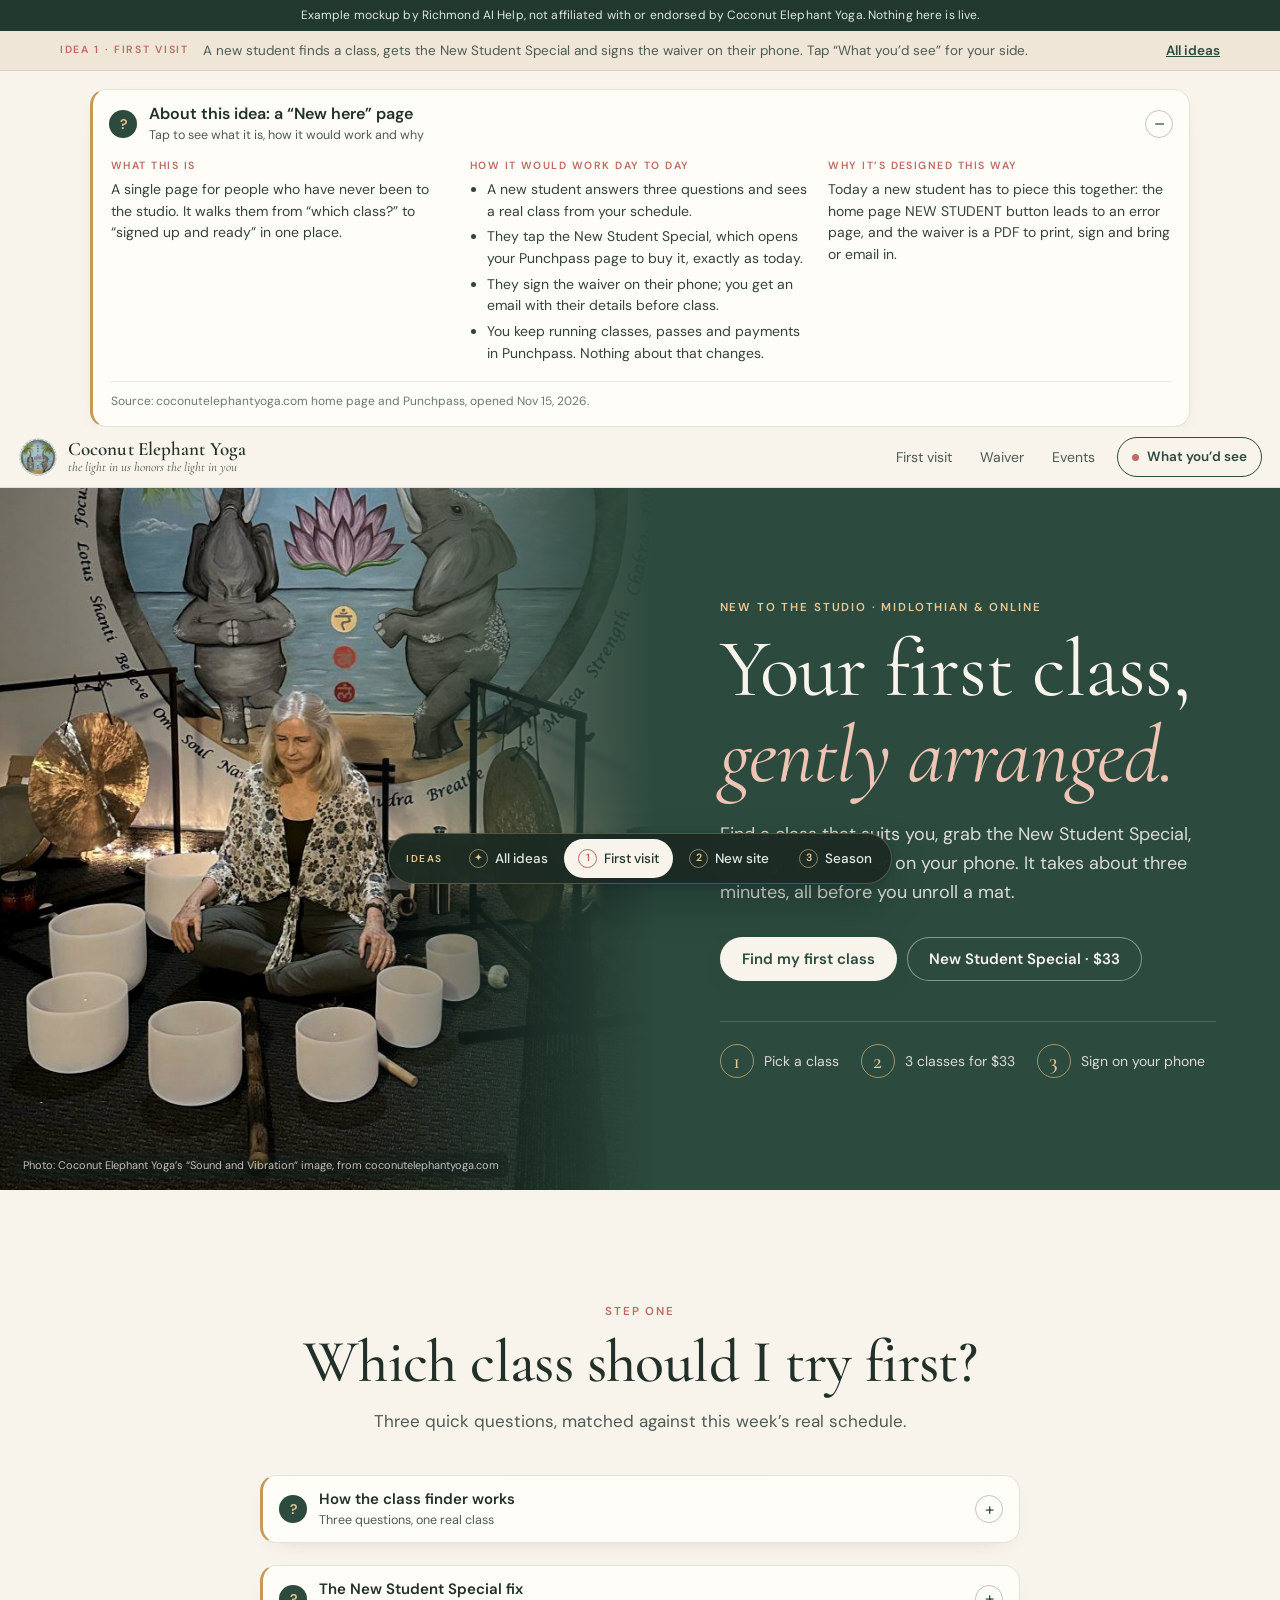
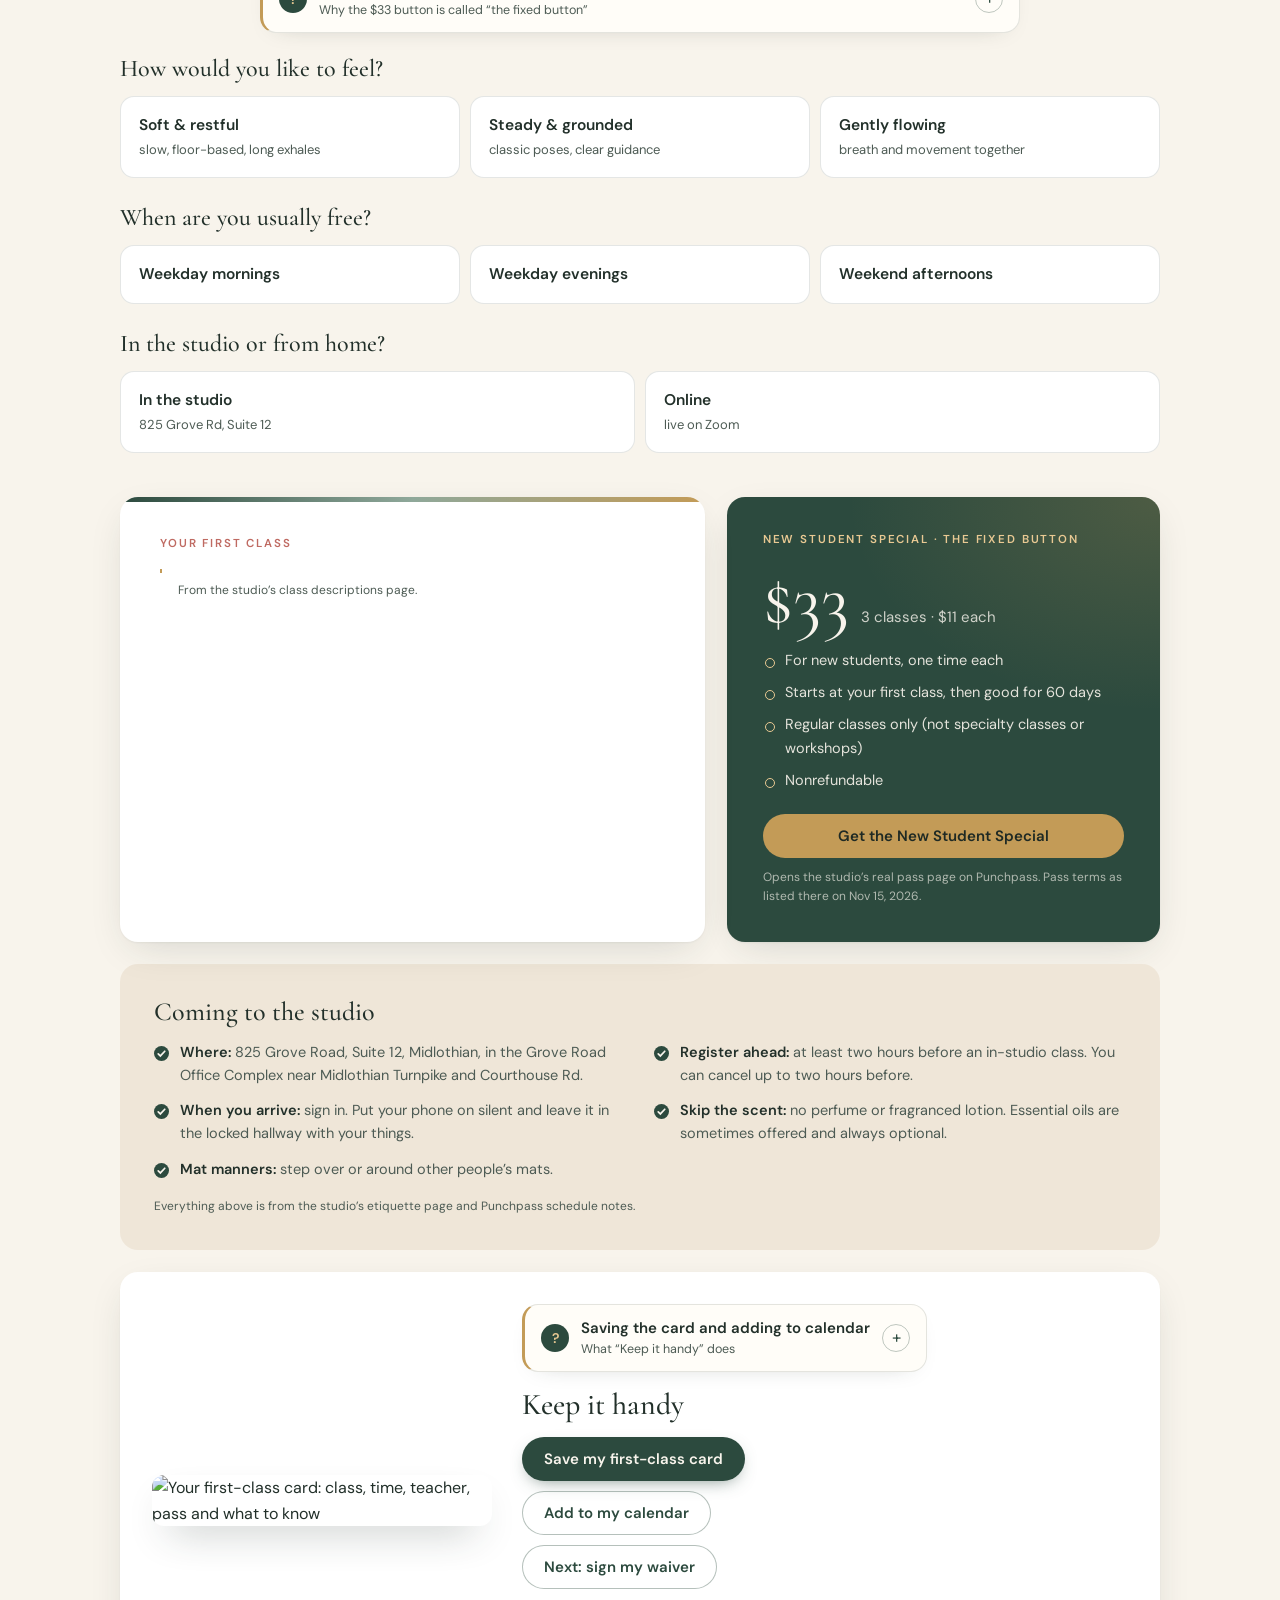
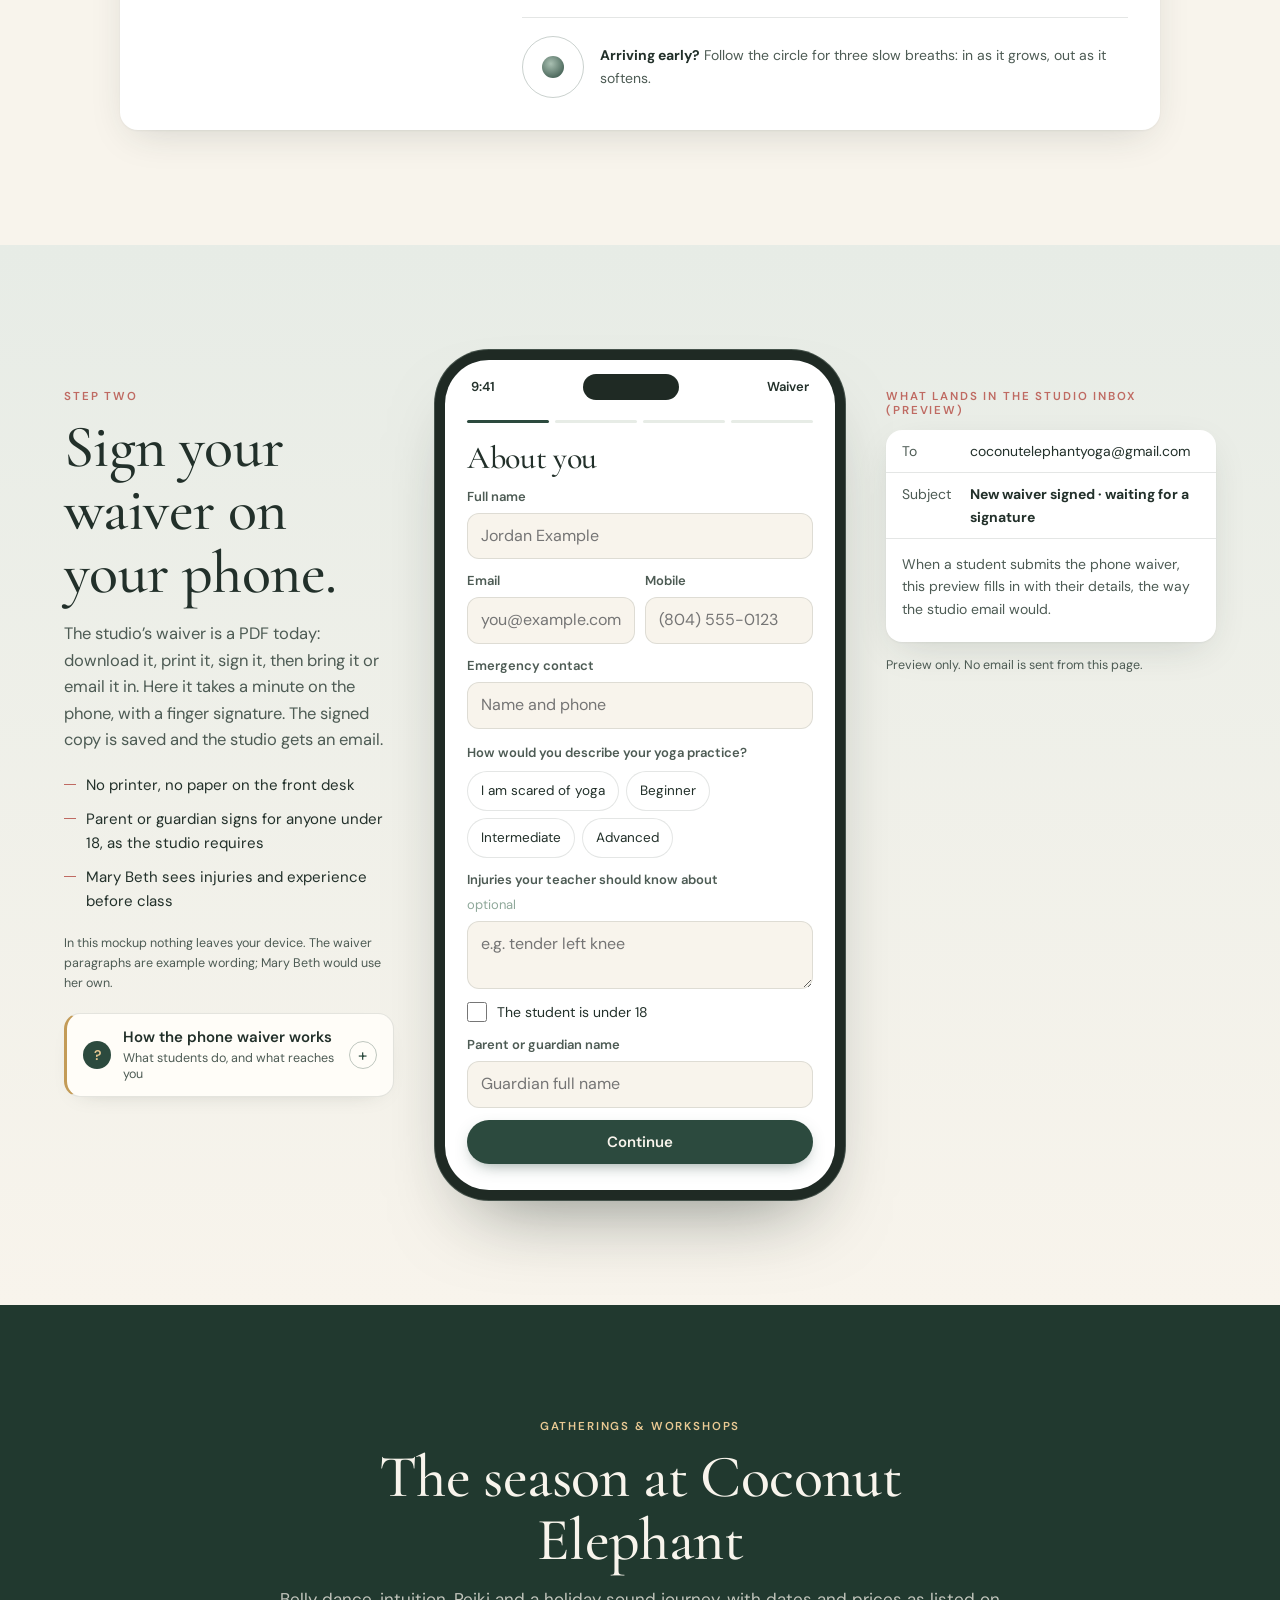
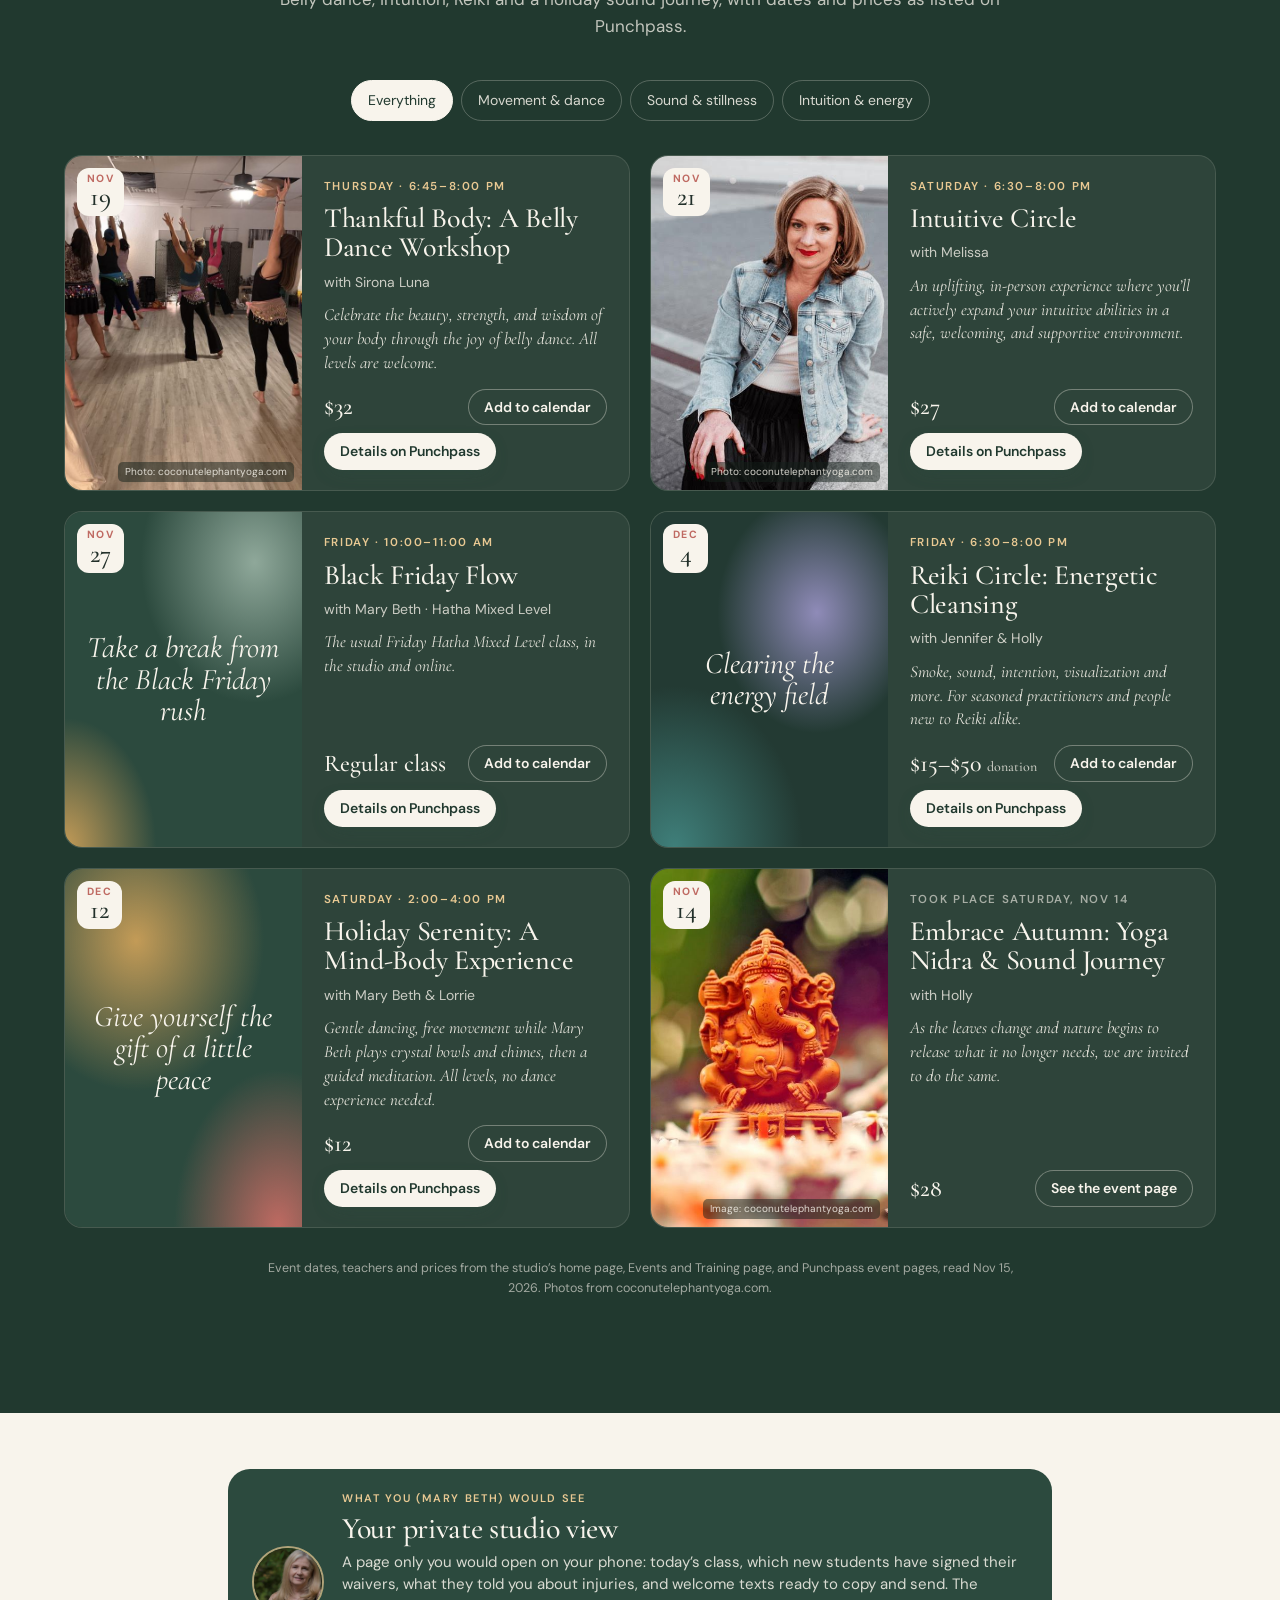
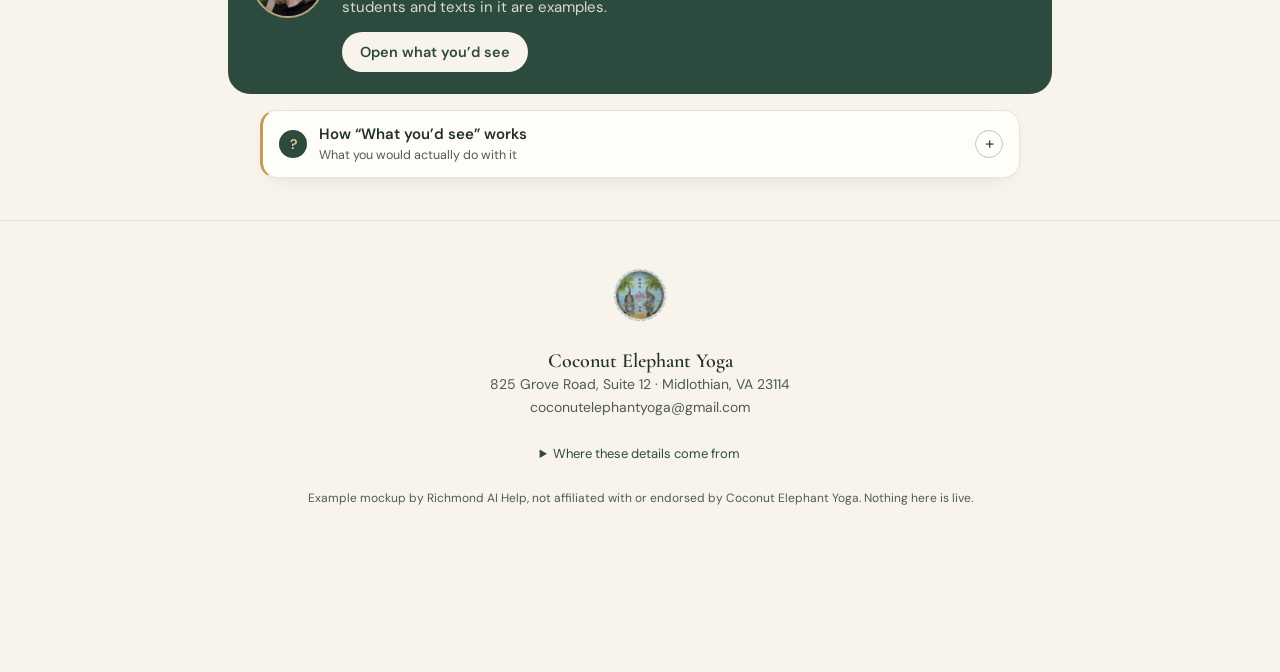
==== commit 7caa93b3: "Add plain-English 'How this works' explainers, What you'd see label, preview how-to" ====
--- a/first-visit.html
+++ b/first-visit.html
@@ -12,13 +12,14 @@
 </head>
 <body>
 <p class="mock" role="note">Example mockup by Richmond AI Help, not affiliated with or endorsed by Coconut Elephant Yoga. Nothing here is live.</p>
-<div class="rsw-rib"><div><b>Idea 1 · First visit</b><span>A new student finds a class, gets the New Student Special and signs the waiver on their phone. Tap “Mary Beth’s view” for your side.</span><a href="index.html">All ideas</a></div></div>
+<div class="rsw-rib"><div><b>Idea 1 · First visit</b><span>A new student finds a class, gets the New Student Special and signs the waiver on their phone. Tap “What you’d see” for your side.</span><a href="index.html">All ideas</a></div></div>
+<details class="hw page" open><summary><span class="hw-i" aria-hidden="true">?</span><span><b>About this idea: a “New here” page</b><small>Tap to see what it is, how it would work and why</small></span></summary><div class="hw-b"><div><h4>What this is</h4><p>A single page for people who have never been to the studio. It walks them from “which class?” to “signed up and ready” in one place.</p></div><div><h4>How it would work day to day</h4><ul><li>A new student answers three questions and sees a real class from your schedule.</li><li>They tap the New Student Special, which opens your Punchpass page to buy it, exactly as today.</li><li>They sign the waiver on their phone; you get an email with their details before class.</li><li>You keep running classes, passes and payments in Punchpass. Nothing about that changes.</li></ul></div><div><h4>Why it’s designed this way</h4><p>Today a new student has to piece this together: the home page NEW STUDENT button leads to an error page, and the waiver is a PDF to print, sign and bring or email in.</p></div><p class="hw-src">Source: coconutelephantyoga.com home page and Punchpass, opened Nov 15, 2026.</p></div></details>
 
 <header class="top">
   <a class="brand" href="#welcome"><img src="img/logo.png" alt="" width="44" height="44"><span><b>Coconut Elephant Yoga</b><i>the light in us honors the light in you</i></span></a>
   <nav class="nav" aria-label="Sections">
     <a href="#first">First visit</a><a href="#waiver">Waiver</a><a href="#events">Events</a>
-    <button type="button" class="ownerbtn" id="ownerOpen"><span class="ob-dot" aria-hidden="true"></span>Mary Beth’s view</button>
+    <button type="button" class="ownerbtn" id="ownerOpen"><span class="ob-dot" aria-hidden="true"></span>What you’d see</button>
   </nav>
 </header>
 
@@ -50,6 +51,8 @@
     <p>Three quick questions, matched against this week’s real schedule.</p>
   </div>
 
+  <details class="hw "><summary><span class="hw-i" aria-hidden="true">?</span><span><b>How the class finder works</b><small>Three questions, one real class</small></span></summary><div class="hw-b"><div><h4>What this is</h4><p>A short quiz that recommends one class (and a second option) from this week’s real schedule.</p></div><div><h4>How it would work day to day</h4><ul><li>The student taps how they want to feel, when they’re free, and studio or online.</li><li>They see the class name, teacher, next dates and what to bring, in your own class-description words.</li><li>They can save a “first-class card” image or add the class to their phone calendar.</li><li>When your schedule changes in Punchpass, the recommendations would follow it.</li></ul></div><div><h4>Why it’s designed this way</h4><p>Your class descriptions page lists 16 classes, and not all of them are on this week’s schedule, so a beginner can’t easily tell which ones they can actually come to.</p></div><p class="hw-src">Source: Class Descriptions page and the Punchpass schedule, Nov 15, 2026. The quiz matching is our suggestion and easy to change.</p></div></details>
+  <details class="hw "><summary><span class="hw-i" aria-hidden="true">?</span><span><b>The New Student Special fix</b><small>Why the $33 button is called “the fixed button”</small></span></summary><div class="hw-b"><div><h4>What this is</h4><p>A button that goes straight to your real $33 New Student Special on Punchpass.</p></div><div><h4>How it would work day to day</h4><ul><li>A new student taps it and lands on the working Punchpass pass page.</li><li>Punchpass sells the pass and takes payment, just like today. Nothing new for you to manage.</li></ul></div><div><h4>Why it’s designed this way</h4><p>On Nov 15 the NEW STUDENT button on your home page had extra text stuck to its link, so it opened an error page. The pass page itself also said “This pass is currently sold out!”, which is a Punchpass setting worth checking.</p></div><p class="hw-src">Source: coconutelephantyoga.com home page link and the Punchpass pass page, Nov 15, 2026.</p></div></details>
   <div class="finder rise">
     <div class="q" data-q="feel">
       <p class="q-l">How would you like to feel?</p>
@@ -128,6 +131,7 @@
       <canvas id="cardCanvas" width="1080" height="1350" hidden></canvas>
       <figure class="card-prev"><img id="cardImg" alt="Your first-class card: class, time, teacher, pass and what to know"></figure>
       <div class="keep-acts">
+        <details class="hw "><summary><span class="hw-i" aria-hidden="true">?</span><span><b>Saving the card and adding to calendar</b><small>What “Keep it handy” does</small></span></summary><div class="hw-b"><div><h4>What this is</h4><p>After the quiz, the student can save a card image with their class and tips, or add the class to their phone calendar.</p></div><div><h4>How it would work day to day</h4><ul><li>Tap “Save my first-class card” to keep an image with the class, time, pass and what to bring.</li><li>Tap “Add to my calendar” to put the class, with its address or Zoom note, in their own calendar.</li><li>Both happen on the student’s phone; nothing is sent to you or stored.</li></ul></div><div><h4>Why it’s designed this way</h4><p>Your Punchpass schedule asks people to register ahead and cancel at least two hours before, so having the time and tips in their own calendar helps them arrive prepared.</p></div><p class="hw-src">Source: Punchpass schedule notes and studio etiquette page, Nov 15, 2026.</p></div></details>
         <p class="keep-h">Keep it handy</p>
         <a class="btn primary" id="cardPng" href="#" download="coconut-elephant-first-class.png">Save my first-class card</a>
         <a class="btn quiet" id="cardIcs" href="#" download="coconut-elephant-first-class.ics">Add to my calendar</a>
@@ -153,6 +157,7 @@
       <li>Mary Beth sees injuries and experience before class</li>
     </ul>
     <p class="wv-fine">In this mockup nothing leaves your device. The waiver paragraphs are example wording; Mary Beth would use her own.</p>
+    <details class="hw "><summary><span class="hw-i" aria-hidden="true">?</span><span><b>How the phone waiver works</b><small>What students do, and what reaches you</small></span></summary><div class="hw-b"><div><h4>What this is</h4><p>Your new-student waiver as a one-minute form on the phone, with a finger signature.</p></div><div><h4>How it would work day to day</h4><ul><li>The student opens it from this page or from a link in your welcome text.</li><li>They fill in contact and emergency details, experience, injuries, and a parent or guardian if they’re under 18, then sign.</li><li>A signed copy is saved, and an email like the preview lands in coconutelephantyoga@gmail.com.</li><li>You glance at it before class, so you know about a sore knee before they unroll a mat.</li></ul></div><div><h4>Why it’s designed this way</h4><p>Today the waiver is a 2023 PDF that students download, print, sign and bring or email. Your children policy needs a parent or guardian to sign for anyone under 18, so the form asks for that up front.</p></div><p class="hw-src">Source: home page waiver section and children policy, Nov 15, 2026. The legal wording here is an example; your own waiver text would be used.</p></div></details>
   </div>
 
   <div class="phone rise">
@@ -234,6 +239,7 @@
   <p class="ev-cite">Event dates, teachers and prices from the studio’s home page, Events and Training page, and Punchpass event pages, read Nov 15, 2026. Photos from coconutelephantyoga.com.</p>
 </section>
 
+<section class="mbv" aria-labelledby="mbv-h"><div class="mbv-card"><img src="img/mary-beth.jpg" alt="" width="72" height="72"><div><p class="k">What you (Mary Beth) would see</p><h2 id="mbv-h">Your private studio view</h2><p>A page only you would open on your phone: today’s class, which new students have signed their waivers, what they told you about injuries, and welcome texts ready to copy and send. The students and texts in it are examples.</p><button type="button" data-open-owner>Open what you’d see</button></div></div><details class="hw "><summary><span class="hw-i" aria-hidden="true">?</span><span><b>How “What you’d see” works</b><small>What you would actually do with it</small></span></summary><div class="hw-b"><div><h4>What this is</h4><p>A private screen for you, separate from what students see. It is not a new system to learn.</p></div><div><h4>How it would work day to day</h4><ul><li>Before class, open it and see who’s new today and whether each has signed.</li><li>Tap “Copy text” on a drafted welcome or reminder and send it from your own phone, or don’t. Nothing is sent automatically.</li><li>“Website fixes” lists the problems we found on your site; “This week” shows your Punchpass schedule.</li></ul></div><div><h4>Why it’s designed this way</h4><p>Today new-student details arrive on paper at class time. This puts them in front of you earlier, without changing how you book or take payment.</p></div><p class="hw-src">In a live version, new students would come from waiver submissions and Punchpass sign-ups; how that connects would be agreed with you first.</p></div></details></section>
 <footer class="foot">
   <div class="foot-in">
     <img src="img/logo.png" alt="" width="56" height="56">
@@ -252,9 +258,10 @@
   <div class="ow-panel">
     <header class="ow-top">
       <img src="img/mary-beth.jpg" alt="Mary Beth" width="56" height="56">
-      <div><p class="eyebrow">Studio view · example</p><h2 id="ow-h">Good morning, Mary Beth</h2><p class="ow-sub" id="owSub">Sunday, Nov 15</p></div>
-      <button type="button" class="x" id="ownerClose" aria-label="Close Mary Beth’s view">×</button>
+      <div><p class="eyebrow">What you (Mary Beth) would see · example</p><h2 id="ow-h">Good morning, Mary Beth</h2><p class="ow-sub" id="owSub">Sunday, Nov 15</p></div>
+      <button type="button" class="x" id="ownerClose" aria-label="Close what you’d see">×</button>
     </header>
+    <p class="ow-intro"><b>Only you would see this page.</b> It shows today’s class, new students and their waivers, and ready-to-copy welcome texts. Students and texts are examples; nothing is sent from here.</p>
     <div class="ow-tabs" role="tablist">
       <button type="button" role="tab" aria-selected="true" data-tab="today">Today</button>
       <button type="button" role="tab" aria-selected="false" data-tab="fix">Website fixes</button>
@@ -295,5 +302,6 @@
 
 <nav class="rsw" aria-label="Switch between ideas"><span class="rsw-lab">Ideas</span><a href="index.html" class="rsw-all"><b aria-hidden="true">✦</b>All ideas</a><a href="first-visit.html" aria-current="page"><b aria-hidden="true">1</b>First visit</a><a href="website.html"><b aria-hidden="true">2</b>New site</a><a href="season.html"><b aria-hidden="true">3</b>Season</a></nav>
 <script src="app.js"></script>
+<script src="explain.js"></script>
 </body>
 </html>
--- a/ideas-nav.css
+++ b/ideas-nav.css
@@ -22,3 +22,43 @@
 .rsw-rib b{font:600 10.5px/1 "DM Sans",system-ui,sans-serif;letter-spacing:.16em;text-transform:uppercase;color:#bf6a62}
 .rsw-rib span{flex:1 1 300px}
 .rsw-rib a{font-weight:600;color:#2c4a3e;white-space:nowrap}
+/* "How this works" explainer cards, shared by all idea pages */
+.hw{max-width:760px;margin:0 auto 22px;background:#fffdf8;border:1px solid rgba(34,48,42,.12);border-left:3px solid #c39b57;border-radius:16px;font-family:"DM Sans",system-ui,sans-serif;color:#22302a;text-align:left;box-shadow:0 8px 24px -18px rgba(34,48,42,.35)}
+.hw summary{list-style:none;cursor:pointer;display:flex;align-items:center;gap:12px;padding:14px 16px;font-size:15px;line-height:1.3}
+.hw summary::-webkit-details-marker{display:none}
+.hw-i{flex:none;display:grid;place-items:center;width:28px;height:28px;border-radius:50%;background:#2c4a3e;color:#e9c993;font:600 14px/1 "DM Sans",sans-serif}
+.hw summary b{font-weight:600}
+.hw summary small{display:block;font-size:12.5px;color:#4d5b54;font-weight:400;margin-top:2px}
+.hw summary::after{content:"+";margin-left:auto;flex:none;width:26px;height:26px;border-radius:50%;border:1px solid rgba(44,74,62,.3);display:grid;place-items:center;color:#2c4a3e;font-size:17px;line-height:1;transition:transform .2s}
+.hw[open] summary::after{content:"–"}
+.hw-b{display:grid;grid-template-columns:repeat(3,1fr);gap:16px;padding:2px 18px 16px}
+.hw-b h4{font:600 10.5px/1.3 "DM Sans",sans-serif;letter-spacing:.14em;text-transform:uppercase;color:#bf6a62;margin:0 0 6px}
+.hw-b p,.hw-b li{font-size:14px;line-height:1.55;color:#33433b;margin:0}
+.hw-b ul{margin:0;padding-left:17px}
+.hw-b li+li{margin-top:4px}
+.hw-src{grid-column:1/-1;font-size:12px!important;color:#6b7871!important;border-top:1px solid rgba(34,48,42,.1);padding-top:10px}
+.hw.page{max-width:1100px;margin:18px auto 0;width:calc(100% - 36px)}
+.hw.page summary{font-size:16px}
+.hw.dark-gap{margin-top:0}
+.wv-intro .hw{margin:20px 0 0}
+@media (max-width:760px){.hw-b{grid-template-columns:1fr;gap:12px}.hw summary{padding:13px 14px}}
+/* Mary Beth view callout (idea 1) */
+.mbv{max-width:860px;margin:0 auto;padding:56px 18px 20px;text-align:center;font-family:"DM Sans",system-ui,sans-serif}
+.mbv-card{display:grid;grid-template-columns:auto 1fr;gap:18px;align-items:center;text-align:left;background:#2c4a3e;color:#f8f4ec;border-radius:22px;padding:22px 24px;margin-bottom:16px}
+.mbv-card img{width:72px;height:72px;border-radius:50%;object-fit:cover;border:2px solid rgba(233,201,147,.7)}
+.mbv-card .k{font:600 11px/1.3 "DM Sans",sans-serif;letter-spacing:.15em;text-transform:uppercase;color:#e9c993;margin:0 0 6px}
+.mbv-card h2{font:500 30px/1.1 "Cormorant",Georgia,serif;margin:0 0 6px}
+.mbv-card p{margin:0;color:rgba(248,244,236,.85);font-size:15px;line-height:1.5}
+.mbv-card button{margin-top:14px;border:0;border-radius:999px;background:#f8f4ec;color:#2c4a3e;font:600 14.5px "DM Sans",sans-serif;padding:11px 18px;cursor:pointer}
+@media (max-width:560px){.mbv-card{grid-template-columns:1fr}.mbv-card img{width:60px;height:60px}}
+.ow-intro{margin:0;padding:10px 22px 12px;background:#21392f;color:rgba(248,244,236,.88);font:400 13.5px/1.5 "DM Sans",sans-serif}
+.ow-intro b{color:#e9c993}
+/* landing how-to strip */
+.howto{background:#efe6d8;border-bottom:1px solid rgba(34,48,42,.12)}
+.howto ol{list-style:none;margin:0 auto;padding:16px 0;width:min(1160px,100% - 40px);display:grid;grid-template-columns:auto repeat(3,1fr);gap:12px 22px;align-items:start;font-size:14px;line-height:1.45;color:#33433b}
+.howto .t{font:600 11px/1.3 "DM Sans",sans-serif;letter-spacing:.15em;text-transform:uppercase;color:#bf6a62;padding-top:5px}
+.howto li{display:flex;gap:10px}
+.howto li b{flex:none;width:24px;height:24px;border-radius:50%;background:#2c4a3e;color:#e9c993;display:grid;place-items:center;font-size:12px}
+@media (max-width:760px){.howto ol{grid-template-columns:1fr;gap:10px}}
+.howto li span b.q{display:inline-grid;width:19px;height:19px;font-size:11px;vertical-align:-4px;margin:0 2px}
+.keep-acts .hw{margin:0 0 6px}
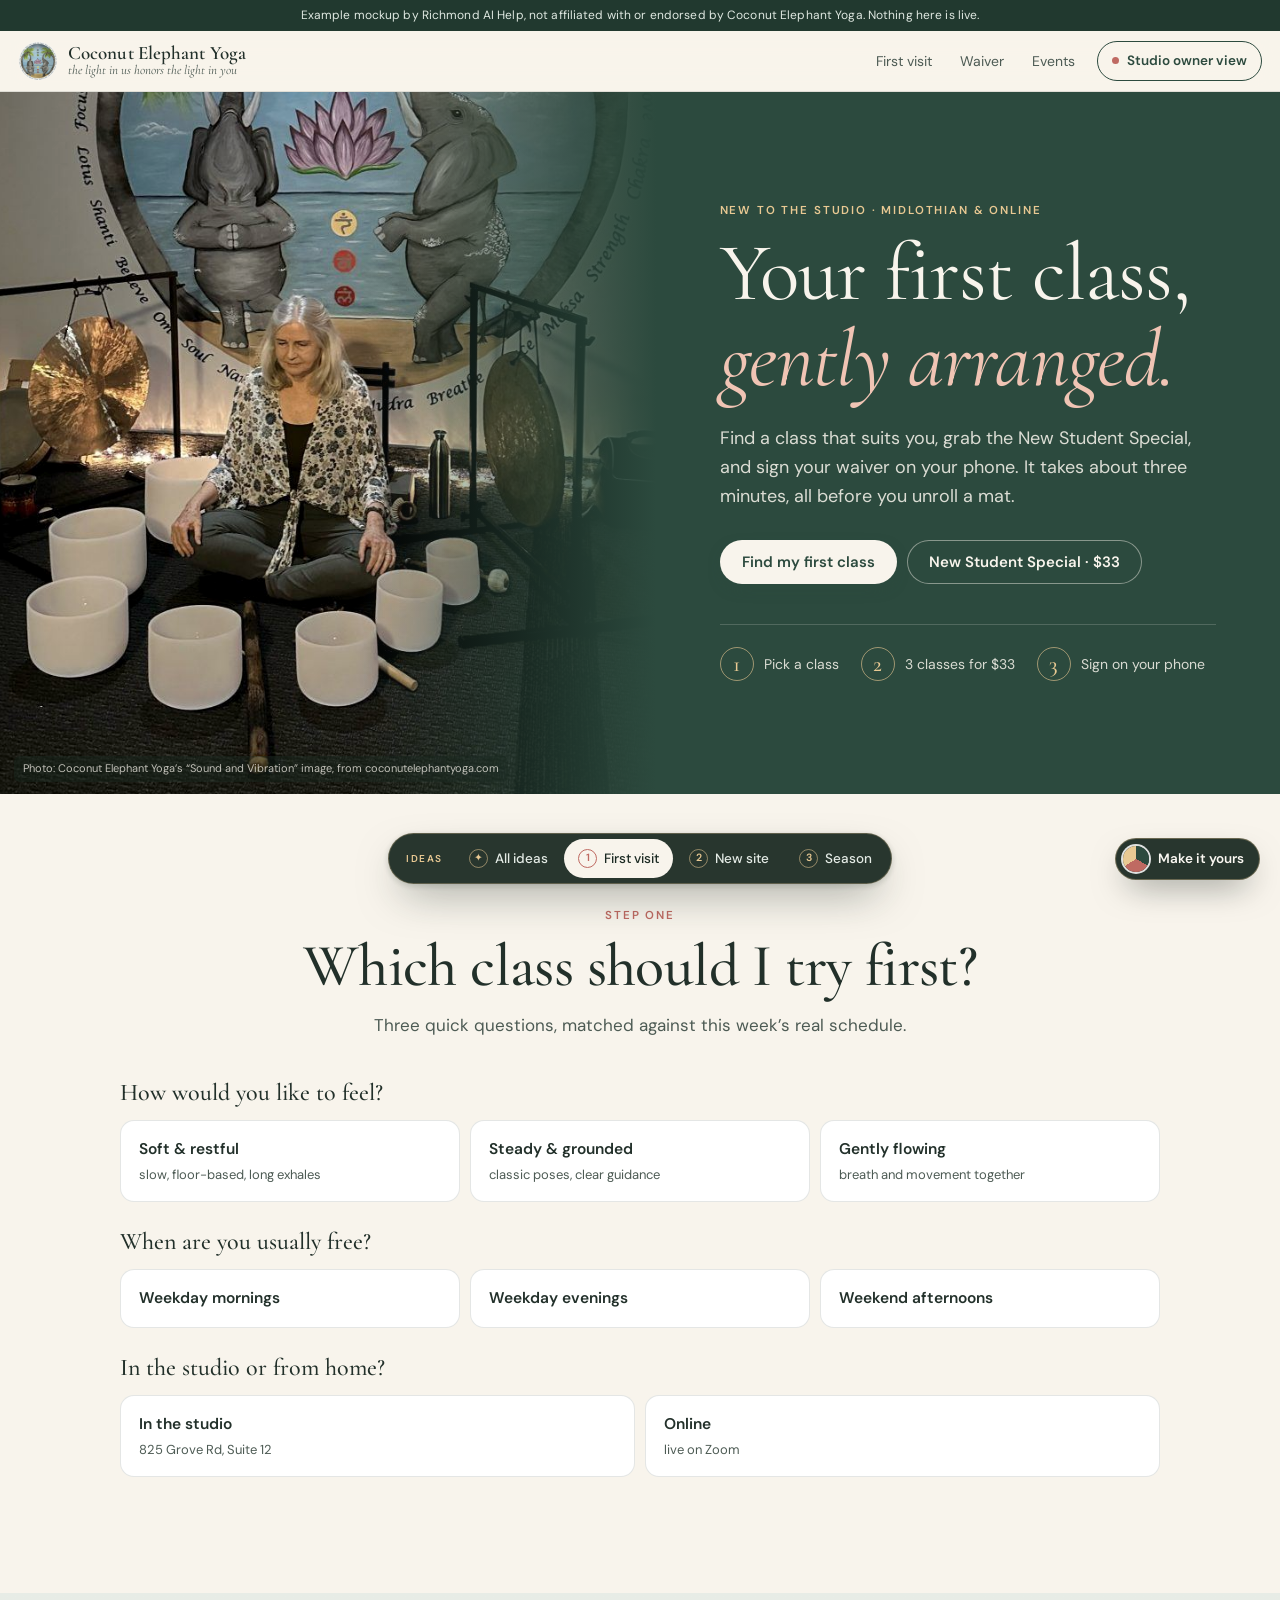
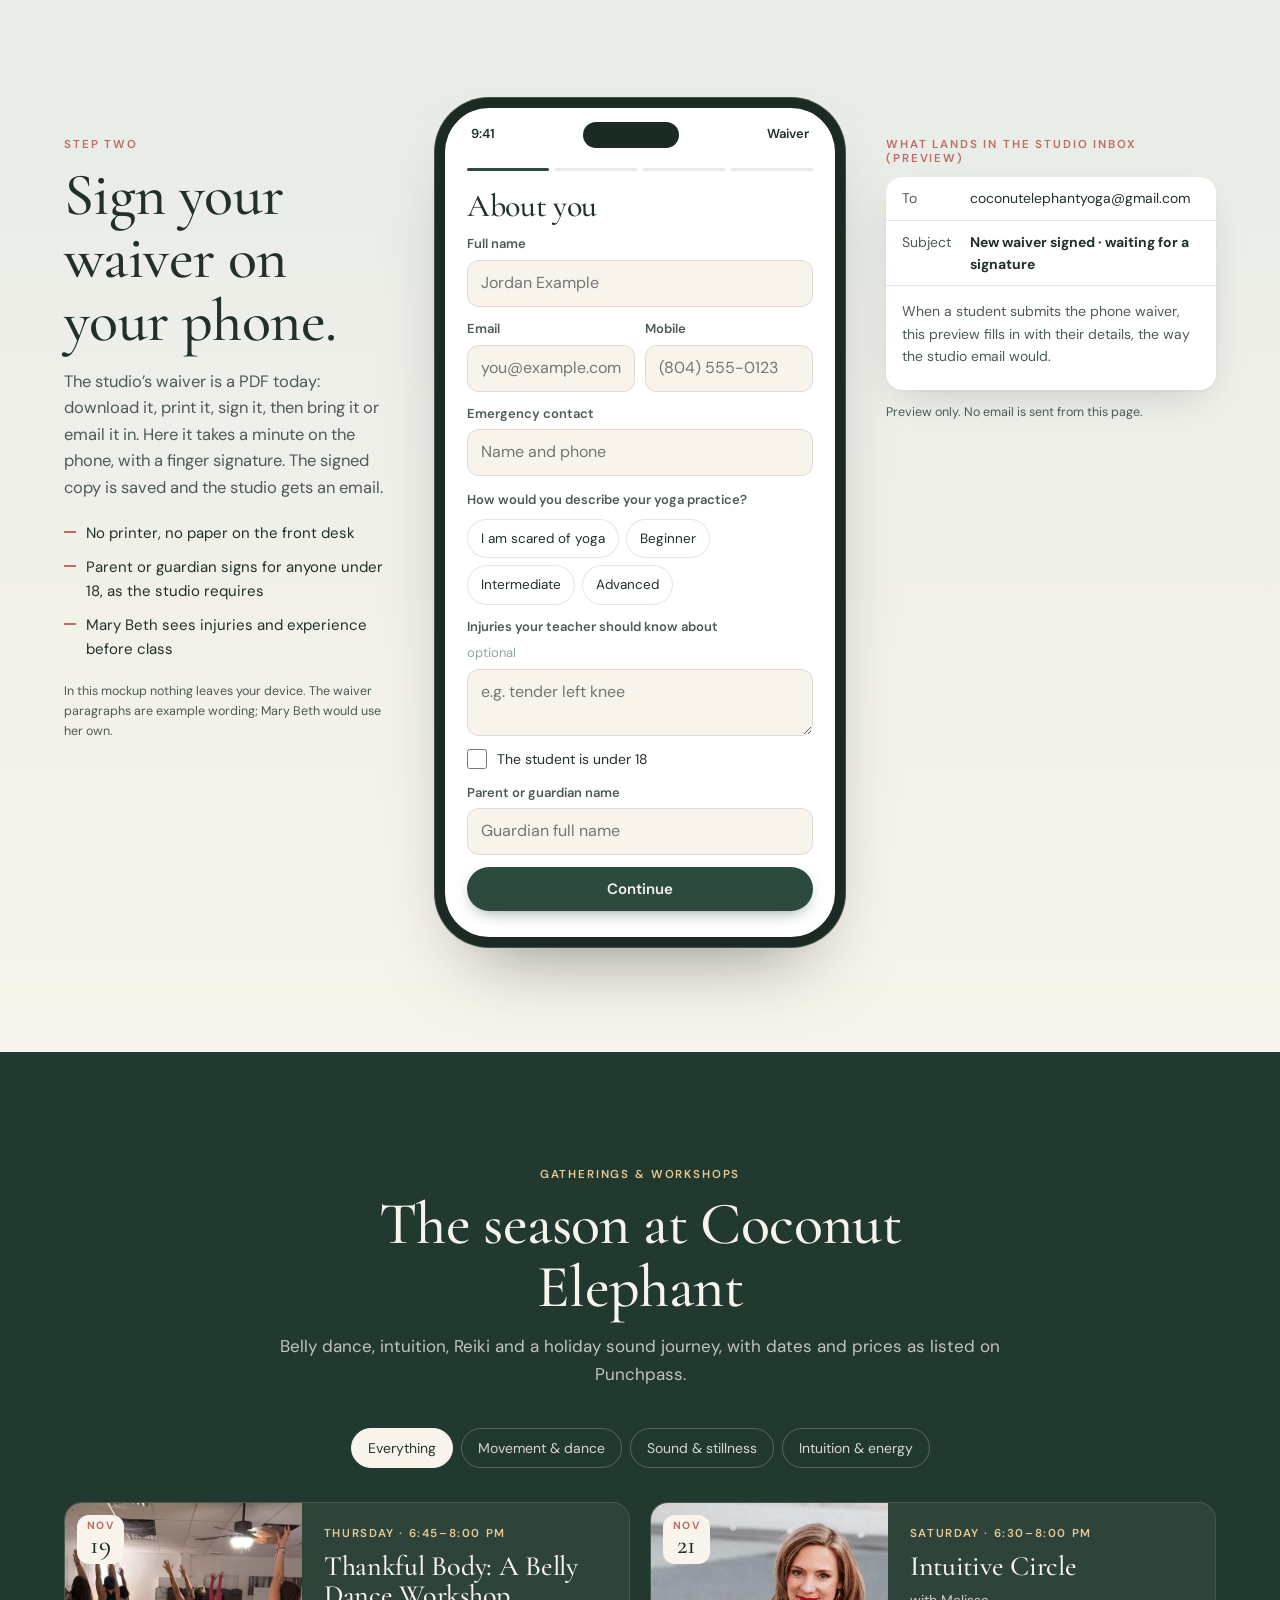
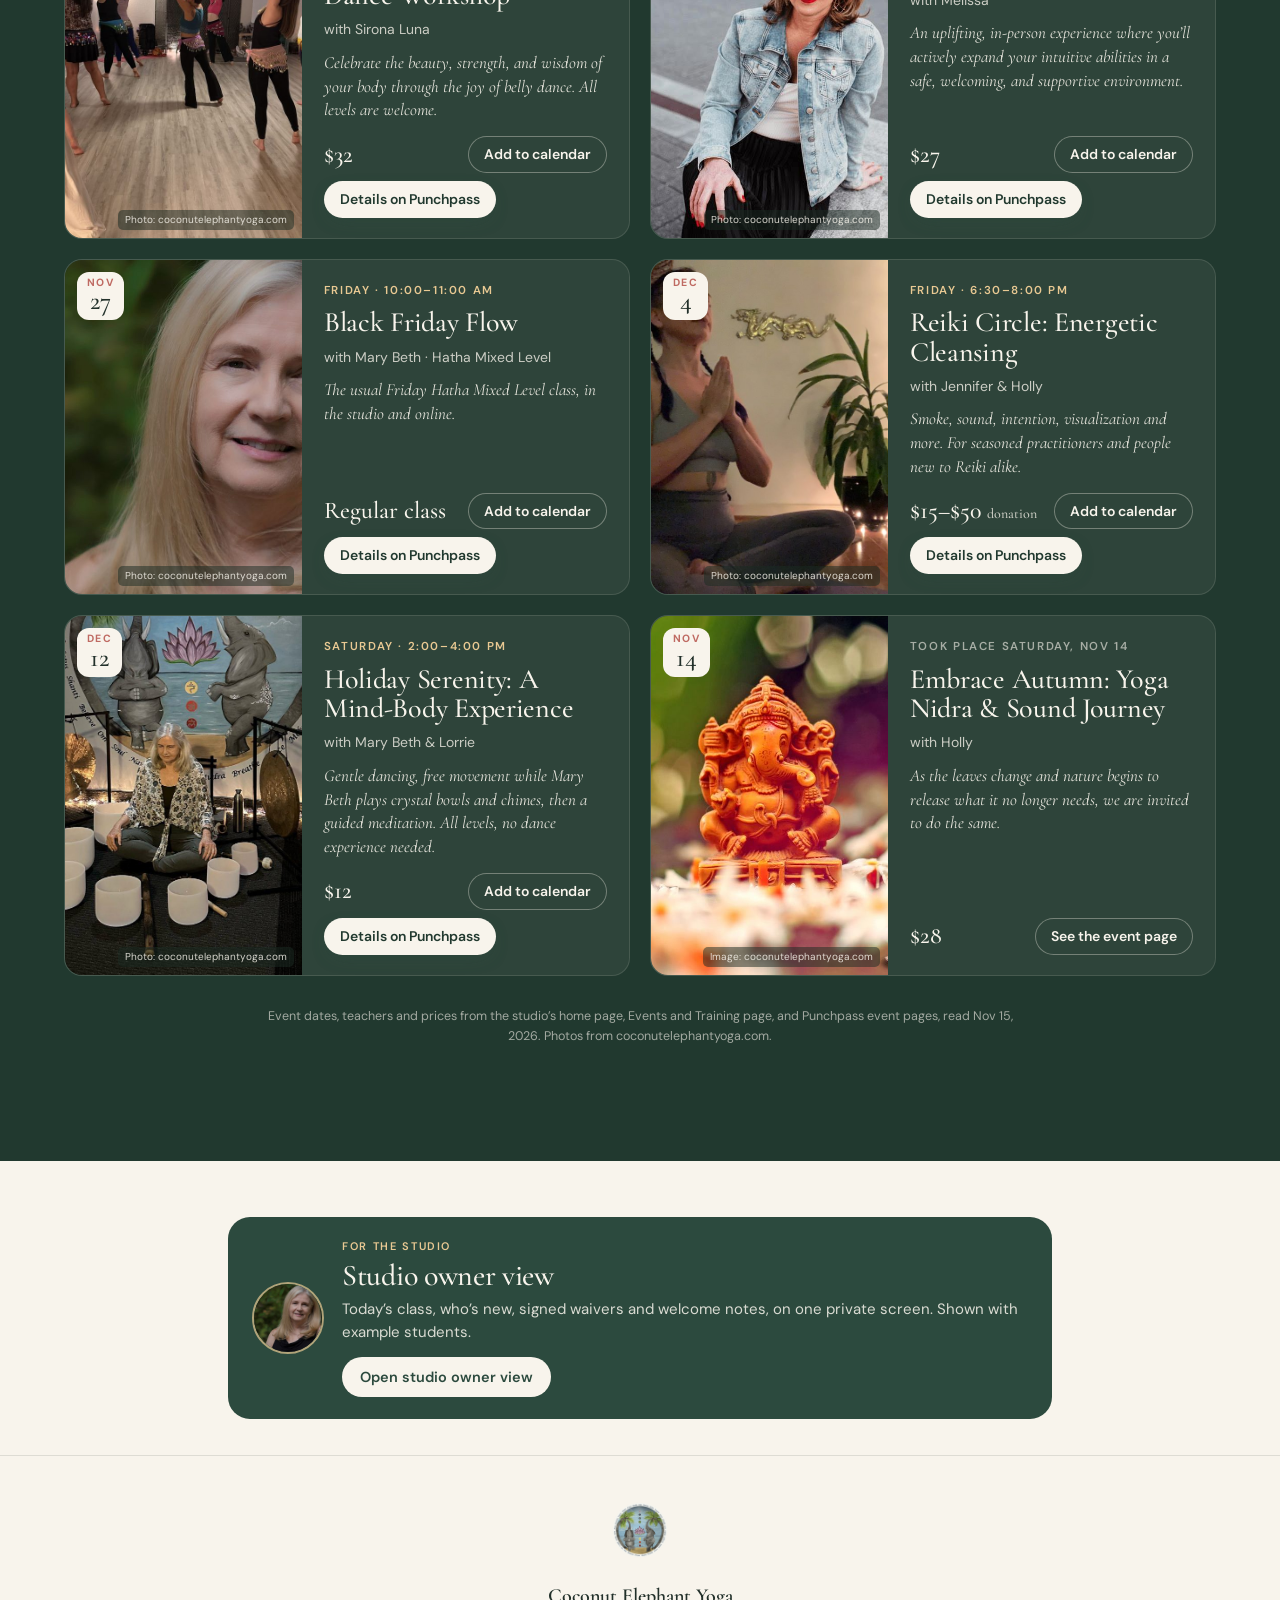
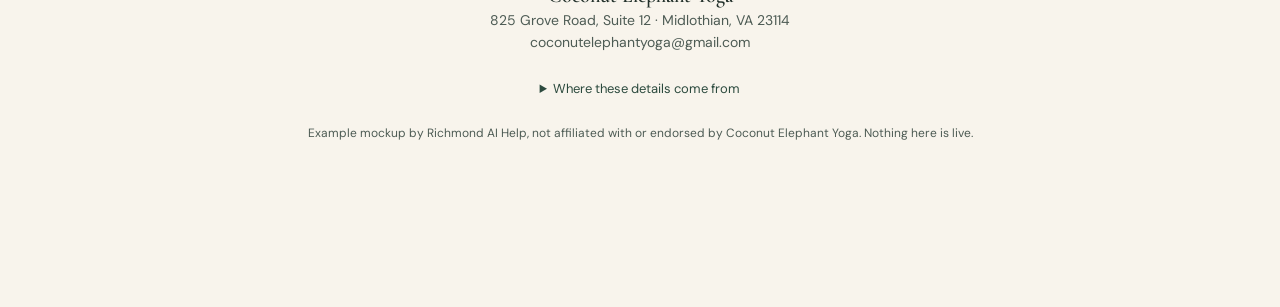
==== commit f8d3cfe8: "Cleaner mockups: real teacher/event photos, HTML first-class card, Make it yours palette+type switch" ====
--- a/first-visit.html
+++ b/first-visit.html
@@ -2,6 +2,7 @@
 <html lang="en">
 <head>
 <meta charset="utf-8">
+<script src="theme-boot.js"></script>
 <meta name="viewport" content="width=device-width,initial-scale=1,viewport-fit=cover">
 <meta name="robots" content="noindex,nofollow">
 <meta name="theme-color" content="#2c4a3e">
@@ -9,17 +10,16 @@
 <title>Coconut Elephant Yoga · idea 1, your first class (example mockup)</title>
 <link rel="stylesheet" href="style.css">
 <link rel="stylesheet" href="ideas-nav.css">
+<link rel="stylesheet" href="theme.css">
 </head>
 <body>
 <p class="mock" role="note">Example mockup by Richmond AI Help, not affiliated with or endorsed by Coconut Elephant Yoga. Nothing here is live.</p>
-<div class="rsw-rib"><div><b>Idea 1 · First visit</b><span>A new student finds a class, gets the New Student Special and signs the waiver on their phone. Tap “What you’d see” for your side.</span><a href="index.html">All ideas</a></div></div>
-<details class="hw page" open><summary><span class="hw-i" aria-hidden="true">?</span><span><b>About this idea: a “New here” page</b><small>Tap to see what it is, how it would work and why</small></span></summary><div class="hw-b"><div><h4>What this is</h4><p>A single page for people who have never been to the studio. It walks them from “which class?” to “signed up and ready” in one place.</p></div><div><h4>How it would work day to day</h4><ul><li>A new student answers three questions and sees a real class from your schedule.</li><li>They tap the New Student Special, which opens your Punchpass page to buy it, exactly as today.</li><li>They sign the waiver on their phone; you get an email with their details before class.</li><li>You keep running classes, passes and payments in Punchpass. Nothing about that changes.</li></ul></div><div><h4>Why it’s designed this way</h4><p>Today a new student has to piece this together: the home page NEW STUDENT button leads to an error page, and the waiver is a PDF to print, sign and bring or email in.</p></div><p class="hw-src">Source: coconutelephantyoga.com home page and Punchpass, opened Nov 15, 2026.</p></div></details>
 
 <header class="top">
   <a class="brand" href="#welcome"><img src="img/logo.png" alt="" width="44" height="44"><span><b>Coconut Elephant Yoga</b><i>the light in us honors the light in you</i></span></a>
   <nav class="nav" aria-label="Sections">
     <a href="#first">First visit</a><a href="#waiver">Waiver</a><a href="#events">Events</a>
-    <button type="button" class="ownerbtn" id="ownerOpen"><span class="ob-dot" aria-hidden="true"></span>What you’d see</button>
+    <button type="button" class="ownerbtn" id="ownerOpen"><span class="ob-dot" aria-hidden="true"></span>Studio owner view</button>
   </nav>
 </header>
 
@@ -50,9 +50,6 @@
     <h2 id="first-h">Which class should I try first?</h2>
     <p>Three quick questions, matched against this week’s real schedule.</p>
   </div>
-
-  <details class="hw "><summary><span class="hw-i" aria-hidden="true">?</span><span><b>How the class finder works</b><small>Three questions, one real class</small></span></summary><div class="hw-b"><div><h4>What this is</h4><p>A short quiz that recommends one class (and a second option) from this week’s real schedule.</p></div><div><h4>How it would work day to day</h4><ul><li>The student taps how they want to feel, when they’re free, and studio or online.</li><li>They see the class name, teacher, next dates and what to bring, in your own class-description words.</li><li>They can save a “first-class card” image or add the class to their phone calendar.</li><li>When your schedule changes in Punchpass, the recommendations would follow it.</li></ul></div><div><h4>Why it’s designed this way</h4><p>Your class descriptions page lists 16 classes, and not all of them are on this week’s schedule, so a beginner can’t easily tell which ones they can actually come to.</p></div><p class="hw-src">Source: Class Descriptions page and the Punchpass schedule, Nov 15, 2026. The quiz matching is our suggestion and easy to change.</p></div></details>
-  <details class="hw "><summary><span class="hw-i" aria-hidden="true">?</span><span><b>The New Student Special fix</b><small>Why the $33 button is called “the fixed button”</small></span></summary><div class="hw-b"><div><h4>What this is</h4><p>A button that goes straight to your real $33 New Student Special on Punchpass.</p></div><div><h4>How it would work day to day</h4><ul><li>A new student taps it and lands on the working Punchpass pass page.</li><li>Punchpass sells the pass and takes payment, just like today. Nothing new for you to manage.</li></ul></div><div><h4>Why it’s designed this way</h4><p>On Nov 15 the NEW STUDENT button on your home page had extra text stuck to its link, so it opened an error page. The pass page itself also said “This pass is currently sold out!”, which is a Punchpass setting worth checking.</p></div><p class="hw-src">Source: coconutelephantyoga.com home page link and the Punchpass pass page, Nov 15, 2026.</p></div></details>
   <div class="finder rise">
     <div class="q" data-q="feel">
       <p class="q-l">How would you like to feel?</p>
@@ -129,9 +126,18 @@
 
     <div class="keep">
       <canvas id="cardCanvas" width="1080" height="1350" hidden></canvas>
-      <figure class="card-prev"><img id="cardImg" alt="Your first-class card: class, time, teacher, pass and what to know"></figure>
+      <figure class="card-prev"><div class="fcard" id="fcard" aria-label="Your first-class card">
+        <div class="fc-top"><img src="img/logo.png" alt="" width="44" height="44"><div><p class="fc-k">My first class</p><p class="fc-b">Coconut Elephant Yoga</p></div></div>
+        <div class="fc-body">
+          <h3 class="fc-name" id="fcName">Gentle Sensory Yoga</h3>
+          <p class="fc-when" id="fcWhen">Sunday, Nov 15 · 2:00 pm</p>
+          <p class="fc-meta" id="fcMeta">with Mary Beth · 1 hr 15 min · 825 Grove Rd, Suite 12</p>
+          <div class="fc-pass"><b>$33</b><div><p>New Student Special</p><small>3 regular classes · $11 each · 60 days from your first</small></div></div>
+          <ul class="fc-tips" id="fcTips"><li>Register at least two hours ahead</li><li>Sign in; phone silent in the locked hallway</li><li>No perfume or fragranced lotion, please</li><li>Sign your waiver on your phone before class</li></ul>
+          <p class="fc-sign">See you on the mat.</p>
+        </div>
+      </div></figure>
       <div class="keep-acts">
-        <details class="hw "><summary><span class="hw-i" aria-hidden="true">?</span><span><b>Saving the card and adding to calendar</b><small>What “Keep it handy” does</small></span></summary><div class="hw-b"><div><h4>What this is</h4><p>After the quiz, the student can save a card image with their class and tips, or add the class to their phone calendar.</p></div><div><h4>How it would work day to day</h4><ul><li>Tap “Save my first-class card” to keep an image with the class, time, pass and what to bring.</li><li>Tap “Add to my calendar” to put the class, with its address or Zoom note, in their own calendar.</li><li>Both happen on the student’s phone; nothing is sent to you or stored.</li></ul></div><div><h4>Why it’s designed this way</h4><p>Your Punchpass schedule asks people to register ahead and cancel at least two hours before, so having the time and tips in their own calendar helps them arrive prepared.</p></div><p class="hw-src">Source: Punchpass schedule notes and studio etiquette page, Nov 15, 2026.</p></div></details>
         <p class="keep-h">Keep it handy</p>
         <a class="btn primary" id="cardPng" href="#" download="coconut-elephant-first-class.png">Save my first-class card</a>
         <a class="btn quiet" id="cardIcs" href="#" download="coconut-elephant-first-class.ics">Add to my calendar</a>
@@ -157,7 +163,6 @@
       <li>Mary Beth sees injuries and experience before class</li>
     </ul>
     <p class="wv-fine">In this mockup nothing leaves your device. The waiver paragraphs are example wording; Mary Beth would use her own.</p>
-    <details class="hw "><summary><span class="hw-i" aria-hidden="true">?</span><span><b>How the phone waiver works</b><small>What students do, and what reaches you</small></span></summary><div class="hw-b"><div><h4>What this is</h4><p>Your new-student waiver as a one-minute form on the phone, with a finger signature.</p></div><div><h4>How it would work day to day</h4><ul><li>The student opens it from this page or from a link in your welcome text.</li><li>They fill in contact and emergency details, experience, injuries, and a parent or guardian if they’re under 18, then sign.</li><li>A signed copy is saved, and an email like the preview lands in coconutelephantyoga@gmail.com.</li><li>You glance at it before class, so you know about a sore knee before they unroll a mat.</li></ul></div><div><h4>Why it’s designed this way</h4><p>Today the waiver is a 2023 PDF that students download, print, sign and bring or email. Your children policy needs a parent or guardian to sign for anyone under 18, so the form asks for that up front.</p></div><p class="hw-src">Source: home page waiver section and children policy, Nov 15, 2026. The legal wording here is an example; your own waiver text would be used.</p></div></details>
   </div>
 
   <div class="phone rise">
@@ -239,7 +244,7 @@
   <p class="ev-cite">Event dates, teachers and prices from the studio’s home page, Events and Training page, and Punchpass event pages, read Nov 15, 2026. Photos from coconutelephantyoga.com.</p>
 </section>
 
-<section class="mbv" aria-labelledby="mbv-h"><div class="mbv-card"><img src="img/mary-beth.jpg" alt="" width="72" height="72"><div><p class="k">What you (Mary Beth) would see</p><h2 id="mbv-h">Your private studio view</h2><p>A page only you would open on your phone: today’s class, which new students have signed their waivers, what they told you about injuries, and welcome texts ready to copy and send. The students and texts in it are examples.</p><button type="button" data-open-owner>Open what you’d see</button></div></div><details class="hw "><summary><span class="hw-i" aria-hidden="true">?</span><span><b>How “What you’d see” works</b><small>What you would actually do with it</small></span></summary><div class="hw-b"><div><h4>What this is</h4><p>A private screen for you, separate from what students see. It is not a new system to learn.</p></div><div><h4>How it would work day to day</h4><ul><li>Before class, open it and see who’s new today and whether each has signed.</li><li>Tap “Copy text” on a drafted welcome or reminder and send it from your own phone, or don’t. Nothing is sent automatically.</li><li>“Website fixes” lists the problems we found on your site; “This week” shows your Punchpass schedule.</li></ul></div><div><h4>Why it’s designed this way</h4><p>Today new-student details arrive on paper at class time. This puts them in front of you earlier, without changing how you book or take payment.</p></div><p class="hw-src">In a live version, new students would come from waiver submissions and Punchpass sign-ups; how that connects would be agreed with you first.</p></div></details></section>
+<section class="mbv" aria-labelledby="mbv-h"><div class="mbv-card"><img src="img/t-mb.jpg" alt="" width="72" height="72"><div><p class="k">For the studio</p><h2 id="mbv-h">Studio owner view</h2><p>Today’s class, who’s new, signed waivers and welcome notes, on one private screen. Shown with example students.</p><button type="button" data-open-owner>Open studio owner view</button></div></div></section>
 <footer class="foot">
   <div class="foot-in">
     <img src="img/logo.png" alt="" width="56" height="56">
@@ -257,11 +262,11 @@
 <div class="owner" id="owner" hidden role="dialog" aria-modal="true" aria-labelledby="ow-h">
   <div class="ow-panel">
     <header class="ow-top">
-      <img src="img/mary-beth.jpg" alt="Mary Beth" width="56" height="56">
-      <div><p class="eyebrow">What you (Mary Beth) would see · example</p><h2 id="ow-h">Good morning, Mary Beth</h2><p class="ow-sub" id="owSub">Sunday, Nov 15</p></div>
-      <button type="button" class="x" id="ownerClose" aria-label="Close what you’d see">×</button>
+      <img src="img/t-mb.jpg" alt="Mary Beth" width="56" height="56">
+      <div><p class="eyebrow">Studio owner view · example</p><h2 id="ow-h">Good morning, Mary Beth</h2><p class="ow-sub" id="owSub">Sunday, Nov 15</p></div>
+      <button type="button" class="x" id="ownerClose" aria-label="Close studio owner view">×</button>
     </header>
-    <p class="ow-intro"><b>Only you would see this page.</b> It shows today’s class, new students and their waivers, and ready-to-copy welcome texts. Students and texts are examples; nothing is sent from here.</p>
+    <p class="ow-intro">Private to the studio · example students · nothing is sent from here</p>
     <div class="ow-tabs" role="tablist">
       <button type="button" role="tab" aria-selected="true" data-tab="today">Today</button>
       <button type="button" role="tab" aria-selected="false" data-tab="fix">Website fixes</button>
@@ -302,6 +307,6 @@
 
 <nav class="rsw" aria-label="Switch between ideas"><span class="rsw-lab">Ideas</span><a href="index.html" class="rsw-all"><b aria-hidden="true">✦</b>All ideas</a><a href="first-visit.html" aria-current="page"><b aria-hidden="true">1</b>First visit</a><a href="website.html"><b aria-hidden="true">2</b>New site</a><a href="season.html"><b aria-hidden="true">3</b>Season</a></nav>
 <script src="app.js"></script>
-<script src="explain.js"></script>
+<script src="theme.js"></script>
 </body>
 </html>
--- a/style.css
+++ b/style.css
@@ -11,7 +11,7 @@
 h1,h2,h3{font-family:var(--serif);font-weight:500;letter-spacing:-.01em;line-height:1.05;margin:0}
 h1 em,h2 em{font-style:italic;color:var(--lotus);font-weight:400}
 .eyebrow{font:600 11.5px/1.2 var(--sans);letter-spacing:.16em;text-transform:uppercase;color:var(--lotus);margin:0 0 12px}
-.eyebrow.light{color:#e9c993}
+.eyebrow.light{color:var(--gold2)}
 :focus-visible{outline:2px solid var(--gold);outline-offset:3px}
 
 .mock{margin:0;background:var(--forest2);color:#dfe8e1;font-size:12px;line-height:1.4;text-align:center;padding:7px 14px;letter-spacing:.01em}
@@ -28,37 +28,37 @@
 .nav a:hover{background:var(--mist);color:var(--ink)}
 .ownerbtn{display:inline-flex;align-items:center;gap:8px;border:1px solid var(--forest);background:transparent;color:var(--forest);font-size:13.5px;font-weight:600;padding:8px 14px;border-radius:999px;margin-left:6px;transition:all .2s;white-space:nowrap}
 .ownerbtn:hover{background:var(--forest);color:var(--cream)}
-.ob-dot{width:7px;height:7px;border-radius:50%;background:var(--lotus);box-shadow:0 0 0 0 rgba(191,106,98,.6);animation:pulse 2.4s infinite}
-@keyframes pulse{70%{box-shadow:0 0 0 8px rgba(191,106,98,0)}100%{box-shadow:0 0 0 0 rgba(191,106,98,0)}}
+.ob-dot{width:7px;height:7px;border-radius:50%;background:var(--lotus);box-shadow:0 0 0 0 rgb(var(--lotus-rgb) / .6);animation:pulse 2.4s infinite}
+@keyframes pulse{70%{box-shadow:0 0 0 8px rgb(var(--lotus-rgb) / 0)}100%{box-shadow:0 0 0 0 rgb(var(--lotus-rgb) / 0)}}
 
 /* hero */
 .hero{display:grid;grid-template-columns:1.05fr 1fr;min-height:min(78vh,720px);background:var(--forest);color:var(--cream);position:relative;overflow:hidden}
 .hero-photo{margin:0;position:relative;overflow:hidden}
 .hero-photo img{width:100%;height:100%;object-fit:cover;filter:saturate(.9) contrast(1.02);transform:scale(1.04);animation:drift 22s ease-in-out infinite alternate}
 @keyframes drift{to{transform:scale(1.11) translate(-1.5%,-1%)}}
-.hero-photo::after{content:"";position:absolute;inset:0;background:linear-gradient(90deg,rgba(33,57,47,0) 55%,var(--forest) 100%)}
-.hero-photo figcaption{position:absolute;left:14px;bottom:12px;z-index:2;font-size:11px;color:rgba(248,244,236,.75);background:rgba(20,32,27,.45);padding:4px 9px;border-radius:6px}
+.hero-photo::after{content:"";position:absolute;inset:0;background:linear-gradient(90deg,rgb(var(--deep-rgb) / 0) 55%,var(--forest) 100%)}
+.hero-photo figcaption{position:absolute;left:14px;bottom:12px;z-index:2;font-size:11px;color:rgba(248,244,236,.75);background:rgb(var(--deep-rgb) / .45);padding:4px 9px;border-radius:6px}
 .hero-copy{padding:clamp(40px,7vw,96px) clamp(24px,5vw,72px);display:flex;flex-direction:column;justify-content:center}
-.hero .eyebrow{color:#e9c993}
+.hero .eyebrow{color:var(--gold2)}
 .hero h1{font-size:clamp(46px,6.4vw,84px);font-weight:400}
-.hero h1 em{color:#f0c4b4}
+.hero h1 em{color:var(--blush)}
 .lede{font-size:18px;line-height:1.6;color:rgba(248,244,236,.86);max-width:30em;margin:22px 0 30px}
 .hero-cta{display:flex;flex-wrap:wrap;gap:10px}
 .steps3{list-style:none;padding:0;margin:40px 0 0;display:flex;gap:22px;flex-wrap:wrap;border-top:1px solid rgba(248,244,236,.18);padding-top:22px}
 .steps3 li{display:flex;align-items:center;gap:10px;font-size:14px;color:rgba(248,244,236,.85)}
-.steps3 b{font:500 22px/1 var(--serif);width:34px;height:34px;border-radius:50%;border:1px solid rgba(233,201,147,.6);display:grid;place-items:center;color:#e9c993}
+.steps3 b{font:500 22px/1 var(--serif);width:34px;height:34px;border-radius:50%;border:1px solid rgb(var(--gold2-rgb) / .6);display:grid;place-items:center;color:var(--gold2)}
 
 /* buttons */
 .btn{display:inline-flex;align-items:center;justify-content:center;gap:8px;border:0;border-radius:999px;padding:13px 22px;font-weight:600;font-size:15px;text-decoration:none;transition:transform .18s,background .2s,box-shadow .2s;line-height:1.2;text-align:center}
 .btn:active{transform:scale(.98)}
-.btn.primary{background:var(--forest);color:var(--cream);box-shadow:0 6px 18px -8px rgba(44,74,62,.7)}
+.btn.primary{background:var(--forest);color:var(--cream);box-shadow:0 6px 18px -8px rgb(var(--forest-rgb) / .7)}
 .btn.primary:hover{background:var(--forest2)}
 .hero .btn.primary{background:var(--cream);color:var(--forest)}
-.btn.quiet{background:transparent;color:var(--forest);box-shadow:inset 0 0 0 1px rgba(44,74,62,.35)}
-.btn.quiet:hover{box-shadow:inset 0 0 0 1px var(--forest);background:rgba(44,74,62,.04)}
+.btn.quiet{background:transparent;color:var(--forest);box-shadow:inset 0 0 0 1px rgb(var(--forest-rgb) / .35)}
+.btn.quiet:hover{box-shadow:inset 0 0 0 1px var(--forest);background:rgb(var(--forest-rgb) / .04)}
 .hero .btn.quiet{color:var(--cream);box-shadow:inset 0 0 0 1px rgba(248,244,236,.45)}
 .hero .btn.quiet:hover{background:rgba(248,244,236,.08)}
-.btn.gold{background:var(--gold);color:#1f2a24}
+.btn.gold{background:var(--gold);color:var(--deep)}
 .btn.gold:hover{background:#d0aa66}
 .btn.full{width:100%}
 .linkbtn{background:none;border:0;color:var(--ink2);text-decoration:underline;text-underline-offset:3px;font-size:14px;padding:6px 0}
@@ -76,7 +76,7 @@
 .opts{display:grid;grid-template-columns:repeat(3,1fr);gap:10px}
 .opts.two{grid-template-columns:repeat(2,1fr)}
 .opts button{text-align:left;background:#fff;border:1px solid var(--line);border-radius:14px;padding:16px 18px;display:flex;flex-direction:column;gap:3px;transition:border-color .2s,box-shadow .2s,transform .2s,background .2s}
-.opts button:hover{border-color:rgba(44,74,62,.4);transform:translateY(-1px)}
+.opts button:hover{border-color:rgb(var(--forest-rgb) / .4);transform:translateY(-1px)}
 .opts button b{font-weight:600;font-size:15.5px}
 .opts button small{font-size:13px;color:var(--ink2)}
 .opts button[aria-pressed=true]{border-color:var(--forest);background:var(--forest);color:var(--cream);box-shadow:var(--shadow)}
@@ -98,17 +98,17 @@
 .date span{display:block;font-size:13px;color:var(--ink2)}
 .date.first{background:var(--forest);color:var(--cream);border-color:var(--forest)}
 .date.first span{color:rgba(248,244,236,.75)}
-.date.first small{color:#e9c993}
+.date.first small{color:var(--gold2)}
 .also{font-size:14px;color:var(--ink2);margin:18px 0 0}
 .also b{color:var(--ink)}
 
-.special{background:var(--forest);color:var(--cream);border-radius:var(--r);padding:clamp(24px,3vw,36px);display:flex;flex-direction:column;box-shadow:var(--shadow);background-image:radial-gradient(120% 80% at 100% 0%,rgba(195,155,87,.22),transparent 60%)}
+.special{background:var(--forest);color:var(--cream);border-radius:var(--r);padding:clamp(24px,3vw,36px);display:flex;flex-direction:column;box-shadow:var(--shadow);background-image:radial-gradient(120% 80% at 100% 0%,rgb(var(--gold-rgb) / .22),transparent 60%)}
 .sp-price{display:flex;align-items:baseline;gap:12px;margin:4px 0 14px}
 .sp-price span{font:400 72px/1 var(--serif)}
 .sp-price small{font-size:15px;color:rgba(248,244,236,.8)}
 .sp-list{list-style:none;padding:0;margin:0 0 22px;display:grid;gap:9px;font-size:14.5px;color:rgba(248,244,236,.9)}
 .sp-list li{padding-left:22px;position:relative}
-.sp-list li::before{content:"";position:absolute;left:2px;top:.62em;width:8px;height:8px;border-radius:50%;border:1.5px solid #e9c993}
+.sp-list li::before{content:"";position:absolute;left:2px;top:.62em;width:8px;height:8px;border-radius:50%;border:1.5px solid var(--gold2)}
 .special .btn{margin-top:auto}
 .sp-note{font-size:12px;color:rgba(248,244,236,.65);margin:10px 0 0}
 
@@ -121,13 +121,13 @@
 .prep-cite{font-size:12px;color:var(--ink2);margin:16px 0 0}
 
 .keep{grid-column:1/-1;display:grid;grid-template-columns:minmax(0,340px) 1fr;gap:30px;align-items:center;background:#fff;border-radius:var(--r);padding:clamp(20px,3vw,32px);box-shadow:var(--shadow)}
-.card-prev{margin:0;border-radius:12px;overflow:hidden;box-shadow:0 18px 40px -18px rgba(34,48,42,.45)}
+.card-prev{margin:0;border-radius:12px;overflow:hidden;box-shadow:0 18px 40px -18px rgb(var(--ink-rgb) / .45)}
 .keep-acts{display:flex;flex-direction:column;gap:10px;align-items:flex-start}
 .keep-h{font:500 30px/1.1 var(--serif);margin:0 0 6px}
 .breathe{display:flex;align-items:center;gap:16px;margin-top:18px;padding-top:18px;border-top:1px solid var(--line)}
 .breathe p{margin:0;font-size:14px;color:var(--ink2)}
 .breathe b{color:var(--ink)}
-.ring{width:62px;height:62px;flex:none;border-radius:50%;display:grid;place-items:center;border:1px solid rgba(44,74,62,.25)}
+.ring{width:62px;height:62px;flex:none;border-radius:50%;display:grid;place-items:center;border:1px solid rgb(var(--forest-rgb) / .25)}
 .ring span{width:22px;height:22px;border-radius:50%;background:radial-gradient(circle at 40% 35%,#a9c0b2,var(--forest));animation:breathe 8s ease-in-out infinite}
 @keyframes breathe{0%,100%{transform:scale(1);opacity:.75}50%{transform:scale(2.5);opacity:1}}
 
@@ -140,9 +140,9 @@
 .wv-points li::before{content:"";position:absolute;left:0;top:.7em;width:12px;height:1.5px;background:var(--lotus)}
 .wv-fine{font-size:12.5px!important;color:var(--ink2)}
 
-.phone{background:#fff;border-radius:44px;box-shadow:0 0 0 10px #1f2a24,0 0 0 11px #46534c,0 40px 80px -30px rgba(20,32,27,.55);overflow:hidden;min-height:720px;display:flex;flex-direction:column}
+.phone{background:#fff;border-radius:44px;box-shadow:0 0 0 10px var(--deep),0 0 0 11px #46534c,0 40px 80px -30px rgb(var(--deep-rgb) / .55);overflow:hidden;min-height:720px;display:flex;flex-direction:column}
 .ph-bar{display:flex;justify-content:space-between;align-items:center;padding:14px 26px 8px;font-size:13px;font-weight:600}
-.ph-isl{width:96px;height:26px;background:#1f2a24;border-radius:20px}
+.ph-isl{width:96px;height:26px;background:var(--deep);border-radius:20px}
 .ph-body{padding:8px 22px 26px;flex:1;display:flex;flex-direction:column}
 .ph-prog{list-style:none;display:flex;gap:6px;padding:0;margin:4px 0 18px}
 .ph-prog li{flex:1;height:3px;border-radius:3px;background:var(--mist);transition:background .3s}
@@ -171,9 +171,9 @@
 .legal-tag{font-size:11px!important;font-weight:700;letter-spacing:.06em;text-transform:uppercase;color:#8a5a21;background:#f6e8cf;border-radius:8px;padding:7px 10px}
 .sigpad{position:relative;border:1px solid var(--line);border-radius:16px;background:linear-gradient(#fff,#fbf8f2);touch-action:none;overflow:hidden}
 .sigpad canvas{width:100%;height:auto;aspect-ratio:640/300;display:block;touch-action:none;cursor:crosshair;position:relative;z-index:2}
-.sig-line{position:absolute;left:8%;right:8%;bottom:26%;height:1px;background:rgba(34,48,42,.28);z-index:1}
-.sig-x{position:absolute;left:7%;bottom:28%;font:400 22px/1 var(--serif);color:rgba(34,48,42,.4);z-index:1}
-.sig-hint{position:absolute;inset:0;display:grid;place-items:center;font:italic 400 24px var(--serif);color:rgba(34,48,42,.28);z-index:1;pointer-events:none;transition:opacity .3s}
+.sig-line{position:absolute;left:8%;right:8%;bottom:26%;height:1px;background:rgb(var(--ink-rgb) / .28);z-index:1}
+.sig-x{position:absolute;left:7%;bottom:28%;font:400 22px/1 var(--serif);color:rgb(var(--ink-rgb) / .4);z-index:1}
+.sig-hint{position:absolute;inset:0;display:grid;place-items:center;font:italic 400 24px var(--serif);color:rgb(var(--ink-rgb) / .28);z-index:1;pointer-events:none;transition:opacity .3s}
 .today{font-size:13px;color:var(--ink2)}
 .done{text-align:center;align-items:center}
 .seal svg{width:64px;height:64px}
@@ -195,12 +195,12 @@
 .mail-b dt{color:var(--ink2)}
 .mail-b dd{margin:0;color:var(--ink)}
 .mail.fresh{animation:glow 1.6s ease}
-@keyframes glow{0%{box-shadow:0 0 0 0 rgba(195,155,87,.7),var(--shadow)}100%{box-shadow:0 0 0 18px rgba(195,155,87,0),var(--shadow)}}
+@keyframes glow{0%{box-shadow:0 0 0 0 rgb(var(--gold-rgb) / .7),var(--shadow)}100%{box-shadow:0 0 0 18px rgb(var(--gold-rgb) / 0),var(--shadow)}}
 
 /* events */
 .events{background:var(--forest2);color:var(--cream)}
 .events .sec-head p:not(.eyebrow){color:rgba(248,244,236,.75)}
-.events .eyebrow{color:#e9c993}
+.events .eyebrow{color:var(--gold2)}
 .strip{display:flex;gap:8px;justify-content:center;flex-wrap:wrap;margin:0 auto 34px;max-width:900px}
 .strip button{background:transparent;border:1px solid rgba(248,244,236,.25);color:rgba(248,244,236,.85);border-radius:999px;padding:8px 16px;font-size:14px;transition:all .2s}
 .strip button[aria-selected=true]{background:var(--cream);color:var(--forest2);border-color:var(--cream)}
@@ -213,14 +213,14 @@
 .ev:hover .ev-media img{transform:scale(1.05)}
 .ev-media.type{display:grid;place-items:center;padding:20px;text-align:center}
 .ev-media.type p{font:italic 400 30px/1.05 var(--serif);margin:0;color:var(--cream);position:relative}
-.ev-media.t-holiday{background:radial-gradient(90% 70% at 30% 20%,#c39b57 0%,transparent 60%),radial-gradient(80% 80% at 90% 100%,#bf6a62 0%,transparent 55%),#2c4a3e}
-.ev-media.t-bf{background:radial-gradient(80% 70% at 80% 15%,#8fa89a 0%,transparent 60%),radial-gradient(70% 70% at 0% 100%,#c39b57 0%,transparent 55%),#2c4a3e}
+.ev-media.t-holiday{background:radial-gradient(90% 70% at 30% 20%,var(--gold) 0%,transparent 60%),radial-gradient(80% 80% at 90% 100%,var(--lotus) 0%,transparent 55%),var(--forest)}
+.ev-media.t-bf{background:radial-gradient(80% 70% at 80% 15%,var(--sage) 0%,transparent 60%),radial-gradient(70% 70% at 0% 100%,var(--gold) 0%,transparent 55%),var(--forest)}
 .ev-media.t-reiki{background:radial-gradient(70% 60% at 70% 30%,#8f8bb8 0%,transparent 60%),radial-gradient(90% 80% at 10% 100%,#3f7f7a 0%,transparent 60%),#233a33}
 .ev-date{position:absolute;top:12px;left:12px;z-index:2;background:var(--cream);color:var(--ink);border-radius:12px;padding:6px 10px;text-align:center;line-height:1}
 .ev-date small{display:block;font-size:10.5px;letter-spacing:.14em;font-weight:700;color:var(--lotus)}
 .ev-date b{font:500 26px/1 var(--serif)}
 .ev-body{padding:22px 22px 20px;display:flex;flex-direction:column;gap:8px}
-.ev-k{font-size:11.5px;letter-spacing:.14em;text-transform:uppercase;color:#e9c993;font-weight:600;margin:0}
+.ev-k{font-size:11.5px;letter-spacing:.14em;text-transform:uppercase;color:var(--gold2);font-weight:600;margin:0}
 .ev h3{font-size:28px;font-weight:500}
 .ev-meta{font-size:14px;color:rgba(248,244,236,.78);margin:0}
 .ev-desc{font:italic 400 17px/1.4 var(--serif);color:rgba(248,244,236,.9);margin:2px 0 6px}
@@ -232,7 +232,7 @@
 .ev.past{opacity:.6}
 .ev.past .ev-k{color:rgba(248,244,236,.6)}
 .ev-cite{text-align:center;font-size:12.5px;color:rgba(248,244,236,.6);max-width:760px;margin:30px auto 0}
-.ev-credit{position:absolute;right:8px;bottom:8px;z-index:2;font-size:10px;color:rgba(248,244,236,.85);background:rgba(20,32,27,.5);padding:2px 7px;border-radius:5px}
+.ev-credit{position:absolute;right:8px;bottom:8px;z-index:2;font-size:10px;color:rgba(248,244,236,.85);background:rgb(var(--deep-rgb) / .5);padding:2px 7px;border-radius:5px}
 
 /* footer */
 .foot{background:var(--cream);padding:46px 20px 60px;border-top:1px solid var(--line)}
@@ -243,13 +243,13 @@
 .foot-mock{font-size:12px}
 
 /* owner */
-.owner{position:fixed;inset:0;z-index:50;background:rgba(20,32,27,.55);backdrop-filter:blur(6px);-webkit-backdrop-filter:blur(6px);display:flex;justify-content:flex-end}
+.owner{position:fixed;inset:0;z-index:50;background:rgb(var(--deep-rgb) / .55);backdrop-filter:blur(6px);-webkit-backdrop-filter:blur(6px);display:flex;justify-content:flex-end}
 .owner[hidden]{display:none}
 .ow-panel{width:min(560px,100%);height:100%;background:var(--cream);display:flex;flex-direction:column;animation:slidein .35s cubic-bezier(.2,.8,.2,1) both;box-shadow:-30px 0 60px -30px rgba(0,0,0,.4)}
 @keyframes slidein{from{transform:translateX(40px);opacity:0}to{transform:none;opacity:1}}
 .ow-top{display:flex;gap:14px;align-items:center;padding:22px 22px 16px;background:var(--forest);color:var(--cream)}
-.ow-top img{width:56px;height:56px;border-radius:50%;object-fit:cover;border:2px solid rgba(233,201,147,.7)}
-.ow-top .eyebrow{color:#e9c993;margin-bottom:4px}
+.ow-top img{width:56px;height:56px;border-radius:50%;object-fit:cover;border:2px solid rgb(var(--gold2-rgb) / .7)}
+.ow-top .eyebrow{color:var(--gold2);margin-bottom:4px}
 .ow-top h2{font-size:30px}
 .ow-sub{margin:2px 0 0;font-size:13.5px;color:rgba(248,244,236,.75)}
 .x{margin-left:auto;align-self:flex-start;background:rgba(248,244,236,.12);border:0;color:var(--cream);width:38px;height:38px;border-radius:50%;font-size:22px;line-height:1}
@@ -264,11 +264,11 @@
 .tag{display:inline-block;background:#f6e8cf;color:#7b5216;border-radius:6px;padding:1px 7px;font-size:12px;font-weight:600}
 .ow-h3{font:500 22px/1.2 var(--serif);margin:0 0 12px;display:flex;align-items:baseline;gap:10px;flex-wrap:wrap}
 .ex{font:600 10.5px var(--sans);letter-spacing:.1em;text-transform:uppercase;color:#8a5a21;background:#f6e8cf;border-radius:6px;padding:3px 7px}
-.stu{background:#fff;border-radius:16px;padding:16px;margin-bottom:12px;box-shadow:0 1px 2px rgba(34,48,42,.06);border:1px solid var(--line)}
+.stu{background:#fff;border-radius:16px;padding:16px;margin-bottom:12px;box-shadow:0 1px 2px rgb(var(--ink-rgb) / .06);border:1px solid var(--line)}
 .stu.new{animation:glow 1.6s ease;border-color:var(--gold)}
 .stu-top{display:flex;align-items:center;gap:12px}
 .av{width:40px;height:40px;border-radius:50%;display:grid;place-items:center;font:600 15px var(--sans);color:var(--cream);background:var(--sage);flex:none}
-.av-a{background:#bf6a62}.av-b{background:#3f7f7a}.av-c{background:#8f8bb8}.av-d{background:#c39b57}.av-e{background:#2c4a3e}
+.av-a{background:var(--lotus)}.av-b{background:#3f7f7a}.av-c{background:#8f8bb8}.av-d{background:var(--gold)}.av-e{background:var(--forest)}
 .evgrid .ev:nth-child(2){animation-delay:.07s}.evgrid .ev:nth-child(3){animation-delay:.14s}.evgrid .ev:nth-child(4){animation-delay:.21s}.evgrid .ev:nth-child(5){animation-delay:.28s}.evgrid .ev:nth-child(6){animation-delay:.35s}
 .stu-n{font-weight:600;margin:0;font-size:15.5px}
 .stu-m{margin:1px 0 0;font-size:13px;color:var(--ink2)}
@@ -280,7 +280,7 @@
 .stu-notes span.flag{background:#fbeee0;color:#8a4f18}
 .draft{background:var(--mist);border-radius:12px;padding:12px 14px;font-size:14px;line-height:1.5;margin:0;white-space:pre-wrap}
 .draft-l{font-size:11.5px;letter-spacing:.1em;text-transform:uppercase;color:var(--ink2);font-weight:600;margin:6px 0 6px}
-.copy{margin-top:8px;background:transparent;border:1px solid rgba(44,74,62,.35);color:var(--forest);border-radius:999px;padding:7px 14px;font-size:13px;font-weight:600}
+.copy{margin-top:8px;background:transparent;border:1px solid rgb(var(--forest-rgb) / .35);color:var(--forest);border-radius:999px;padding:7px 14px;font-size:13px;font-weight:600}
 .copy.ok{background:var(--forest);color:var(--cream)}
 .fixcard{background:#fff;border-radius:16px;padding:18px;margin-bottom:14px;border:1px solid var(--line);font-size:14.5px}
 .fixcard p{margin:0 0 10px}
@@ -312,7 +312,7 @@
   .nav a{display:none}
   .hero{grid-template-columns:1fr;min-height:0}
   .hero-photo{height:300px}
-  .hero-photo::after{background:linear-gradient(180deg,rgba(33,57,47,0) 50%,var(--forest) 100%)}
+  .hero-photo::after{background:linear-gradient(180deg,rgb(var(--deep-rgb) / 0) 50%,var(--forest) 100%)}
   .hero-photo figcaption{bottom:auto;top:12px}
   .hero-copy{padding:8px 22px 44px;margin-top:-30px;position:relative}
   .match{grid-template-columns:1fr}
@@ -347,3 +347,25 @@
   .ow-top h2{font-size:21px}
   .ow-top{gap:12px;padding:18px 16px 14px}
 }
+
+/* first-class card (HTML, replaces the old canvas preview image) */
+.card-prev{box-shadow:0 24px 50px -22px rgb(var(--ink-rgb) / .5);border-radius:20px;width:100%}
+.fcard{background:var(--paper,#fcfaf5);border-radius:20px;overflow:hidden;font-family:var(--sans);color:var(--ink);text-align:left}
+.fc-top{display:flex;align-items:center;gap:12px;background:radial-gradient(420px 200px at 100% 0,rgb(var(--gold-rgb) / .28),transparent 70%),var(--forest);color:var(--cream);padding:18px 20px}
+.fc-top img{width:44px;height:44px;border-radius:50%;box-shadow:0 0 0 2px rgb(var(--gold2-rgb) / .6)}
+.fc-k{margin:0;font:600 10.5px/1.2 var(--sans);letter-spacing:.18em;text-transform:uppercase;color:var(--gold2)}
+.fc-b{margin:3px 0 0;font:500 21px/1.1 var(--serif);color:#fbf8f2}
+.fc-body{padding:20px 20px 18px}
+.fc-name{font:500 30px/1.05 var(--serif);color:var(--forest);margin:0 0 8px}
+.fc-when{margin:0;font-weight:600;font-size:14.5px;color:var(--lotus)}
+.fc-meta{margin:2px 0 14px;font-size:13.5px;color:var(--ink2)}
+.fc-pass{display:flex;align-items:center;gap:14px;border:1px solid rgb(var(--gold-rgb) / .7);background:#fff;border-radius:14px;padding:10px 14px;margin:0 0 14px}
+.fc-pass b{font:500 40px/1 var(--serif);color:var(--forest)}
+.fc-pass p{margin:0;font-weight:600;font-size:14px}
+.fc-pass small{display:block;font-size:12px;color:var(--ink2);line-height:1.35}
+.fc-tips{list-style:none;margin:0;padding:0;display:grid;gap:7px}
+.fc-tips li{position:relative;padding-left:26px;font-size:13.5px;line-height:1.4}
+.fc-tips li::before{content:"";position:absolute;left:0;top:1px;width:16px;height:16px;border-radius:50%;border:1.6px solid var(--forest)}
+.fc-tips li::after{content:"";position:absolute;left:5px;top:5px;width:6px;height:3.5px;border-left:1.6px solid var(--forest);border-bottom:1.6px solid var(--forest);transform:rotate(-45deg)}
+.fc-sign{margin:14px 0 0;text-align:right;font:italic 400 22px/1 var(--serif);color:var(--forest)}
+.match[hidden]{display:none}
--- a/ideas-nav.css
+++ b/ideas-nav.css
@@ -1,13 +1,13 @@
 /* Idea switcher shared by every page. Bottom pill on desktop, full-width bar on phones. */
 body{padding-bottom:calc(92px + env(safe-area-inset-bottom))}
-.rsw{position:fixed;left:50%;bottom:calc(16px + env(safe-area-inset-bottom));transform:translateX(-50%);z-index:40;display:flex;align-items:center;gap:2px;padding:5px;background:rgba(27,42,35,.94);-webkit-backdrop-filter:saturate(1.3) blur(16px);backdrop-filter:saturate(1.3) blur(16px);border:1px solid rgba(233,201,147,.28);border-radius:999px;box-shadow:0 18px 44px -14px rgba(10,20,16,.55),0 2px 6px rgba(10,20,16,.18);font-family:"DM Sans",system-ui,-apple-system,sans-serif}
-.rsw-lab{font:600 10px/1 "DM Sans",system-ui,sans-serif;letter-spacing:.16em;text-transform:uppercase;color:#e9c993;padding:0 10px 0 12px;white-space:nowrap}
+.rsw{position:fixed;left:50%;bottom:calc(16px + env(safe-area-inset-bottom));transform:translateX(-50%);z-index:40;display:flex;align-items:center;gap:2px;padding:5px;background:rgb(var(--deep-rgb) / .94);-webkit-backdrop-filter:saturate(1.3) blur(16px);backdrop-filter:saturate(1.3) blur(16px);border:1px solid rgb(var(--gold2-rgb) / .28);border-radius:999px;box-shadow:0 18px 44px -14px rgb(var(--deep-rgb) / .55),0 2px 6px rgb(var(--deep-rgb) / .18);font-family:var(--sans)}
+.rsw-lab{font:600 10px/1 var(--sans);letter-spacing:.16em;text-transform:uppercase;color:var(--gold2);padding:0 10px 0 12px;white-space:nowrap}
 .rsw a{display:flex;align-items:center;gap:7px;color:#e4ebe5;text-decoration:none;font-size:13.5px;font-weight:500;line-height:1;padding:10px 14px;border-radius:999px;white-space:nowrap;transition:background .2s,color .2s}
 .rsw a:hover{background:rgba(248,244,236,.1);color:#fff}
-.rsw a b{display:grid;place-items:center;width:19px;height:19px;border-radius:50%;border:1px solid rgba(233,201,147,.55);color:#e9c993;font-size:10.5px;font-weight:600}
-.rsw a[aria-current=page]{background:#f8f4ec;color:#1f352b}
-.rsw a[aria-current=page] b{border-color:#bf6a62;color:#bf6a62}
-.rsw a:focus-visible{outline:2px solid #e9c993;outline-offset:2px}
+.rsw a b{display:grid;place-items:center;width:19px;height:19px;border-radius:50%;border:1px solid rgb(var(--gold2-rgb) / .55);color:var(--gold2);font-size:10.5px;font-weight:600}
+.rsw a[aria-current=page]{background:var(--cream);color:var(--deep)}
+.rsw a[aria-current=page] b{border-color:var(--lotus);color:var(--lotus)}
+.rsw a:focus-visible{outline:2px solid var(--gold2);outline-offset:2px}
 @media (max-width:760px){
   body{padding-bottom:calc(78px + env(safe-area-inset-bottom))}
   .rsw{left:8px;right:8px;transform:none;bottom:calc(8px + env(safe-area-inset-bottom));justify-content:space-between;border-radius:20px;padding:5px}
@@ -17,48 +17,48 @@
   .rsw a.rsw-all b{border-style:dashed}
 }
 @media print{.rsw{display:none}}
-.rsw-rib{background:#efe6d8;border-bottom:1px solid rgba(34,48,42,.12);font:400 13.5px/1.45 "DM Sans",system-ui,sans-serif;color:#4d5b54}
+.rsw-rib{background:var(--sand);border-bottom:1px solid rgb(var(--ink-rgb) / .12);font:400 13.5px/1.45 var(--sans);color:var(--ink2)}
 .rsw-rib div{width:min(1160px,100% - 36px);margin:0 auto;display:flex;align-items:center;gap:14px;flex-wrap:wrap;padding:10px 0}
-.rsw-rib b{font:600 10.5px/1 "DM Sans",system-ui,sans-serif;letter-spacing:.16em;text-transform:uppercase;color:#bf6a62}
+.rsw-rib b{font:600 10.5px/1 var(--sans);letter-spacing:.16em;text-transform:uppercase;color:var(--lotus)}
 .rsw-rib span{flex:1 1 300px}
-.rsw-rib a{font-weight:600;color:#2c4a3e;white-space:nowrap}
+.rsw-rib a{font-weight:600;color:var(--forest);white-space:nowrap}
 /* "How this works" explainer cards, shared by all idea pages */
-.hw{max-width:760px;margin:0 auto 22px;background:#fffdf8;border:1px solid rgba(34,48,42,.12);border-left:3px solid #c39b57;border-radius:16px;font-family:"DM Sans",system-ui,sans-serif;color:#22302a;text-align:left;box-shadow:0 8px 24px -18px rgba(34,48,42,.35)}
+.hw{max-width:760px;margin:0 auto 22px;background:var(--paper);border:1px solid rgb(var(--ink-rgb) / .12);border-left:3px solid var(--gold);border-radius:16px;font-family:var(--sans);color:var(--ink);text-align:left;box-shadow:0 8px 24px -18px rgb(var(--ink-rgb) / .35)}
 .hw summary{list-style:none;cursor:pointer;display:flex;align-items:center;gap:12px;padding:14px 16px;font-size:15px;line-height:1.3}
 .hw summary::-webkit-details-marker{display:none}
-.hw-i{flex:none;display:grid;place-items:center;width:28px;height:28px;border-radius:50%;background:#2c4a3e;color:#e9c993;font:600 14px/1 "DM Sans",sans-serif}
+.hw-i{flex:none;display:grid;place-items:center;width:28px;height:28px;border-radius:50%;background:var(--forest);color:var(--gold2);font:600 14px/1 var(--sans)}
 .hw summary b{font-weight:600}
-.hw summary small{display:block;font-size:12.5px;color:#4d5b54;font-weight:400;margin-top:2px}
-.hw summary::after{content:"+";margin-left:auto;flex:none;width:26px;height:26px;border-radius:50%;border:1px solid rgba(44,74,62,.3);display:grid;place-items:center;color:#2c4a3e;font-size:17px;line-height:1;transition:transform .2s}
+.hw summary small{display:block;font-size:12.5px;color:var(--ink2);font-weight:400;margin-top:2px}
+.hw summary::after{content:"+";margin-left:auto;flex:none;width:26px;height:26px;border-radius:50%;border:1px solid rgb(var(--forest-rgb) / .3);display:grid;place-items:center;color:var(--forest);font-size:17px;line-height:1;transition:transform .2s}
 .hw[open] summary::after{content:"–"}
 .hw-b{display:grid;grid-template-columns:repeat(3,1fr);gap:16px;padding:2px 18px 16px}
-.hw-b h4{font:600 10.5px/1.3 "DM Sans",sans-serif;letter-spacing:.14em;text-transform:uppercase;color:#bf6a62;margin:0 0 6px}
-.hw-b p,.hw-b li{font-size:14px;line-height:1.55;color:#33433b;margin:0}
+.hw-b h4{font:600 10.5px/1.3 var(--sans);letter-spacing:.14em;text-transform:uppercase;color:var(--lotus);margin:0 0 6px}
+.hw-b p,.hw-b li{font-size:14px;line-height:1.55;color:var(--ink2);margin:0}
 .hw-b ul{margin:0;padding-left:17px}
 .hw-b li+li{margin-top:4px}
-.hw-src{grid-column:1/-1;font-size:12px!important;color:#6b7871!important;border-top:1px solid rgba(34,48,42,.1);padding-top:10px}
+.hw-src{grid-column:1/-1;font-size:12px!important;color:var(--ink3)!important;border-top:1px solid rgb(var(--ink-rgb) / .1);padding-top:10px}
 .hw.page{max-width:1100px;margin:18px auto 0;width:calc(100% - 36px)}
 .hw.page summary{font-size:16px}
 .hw.dark-gap{margin-top:0}
 .wv-intro .hw{margin:20px 0 0}
 @media (max-width:760px){.hw-b{grid-template-columns:1fr;gap:12px}.hw summary{padding:13px 14px}}
 /* Mary Beth view callout (idea 1) */
-.mbv{max-width:860px;margin:0 auto;padding:56px 18px 20px;text-align:center;font-family:"DM Sans",system-ui,sans-serif}
-.mbv-card{display:grid;grid-template-columns:auto 1fr;gap:18px;align-items:center;text-align:left;background:#2c4a3e;color:#f8f4ec;border-radius:22px;padding:22px 24px;margin-bottom:16px}
-.mbv-card img{width:72px;height:72px;border-radius:50%;object-fit:cover;border:2px solid rgba(233,201,147,.7)}
-.mbv-card .k{font:600 11px/1.3 "DM Sans",sans-serif;letter-spacing:.15em;text-transform:uppercase;color:#e9c993;margin:0 0 6px}
-.mbv-card h2{font:500 30px/1.1 "Cormorant",Georgia,serif;margin:0 0 6px}
+.mbv{max-width:860px;margin:0 auto;padding:56px 18px 20px;text-align:center;font-family:var(--sans)}
+.mbv-card{display:grid;grid-template-columns:auto 1fr;gap:18px;align-items:center;text-align:left;background:var(--forest);color:var(--cream);border-radius:22px;padding:22px 24px;margin-bottom:16px}
+.mbv-card img{width:72px;height:72px;border-radius:50%;object-fit:cover;border:2px solid rgb(var(--gold2-rgb) / .7)}
+.mbv-card .k{font:600 11px/1.3 var(--sans);letter-spacing:.15em;text-transform:uppercase;color:var(--gold2);margin:0 0 6px}
+.mbv-card h2{font:500 30px/1.1 var(--serif);margin:0 0 6px}
 .mbv-card p{margin:0;color:rgba(248,244,236,.85);font-size:15px;line-height:1.5}
-.mbv-card button{margin-top:14px;border:0;border-radius:999px;background:#f8f4ec;color:#2c4a3e;font:600 14.5px "DM Sans",sans-serif;padding:11px 18px;cursor:pointer}
+.mbv-card button{margin-top:14px;border:0;border-radius:999px;background:var(--cream);color:var(--forest);font:600 14.5px var(--sans);padding:11px 18px;cursor:pointer}
 @media (max-width:560px){.mbv-card{grid-template-columns:1fr}.mbv-card img{width:60px;height:60px}}
-.ow-intro{margin:0;padding:10px 22px 12px;background:#21392f;color:rgba(248,244,236,.88);font:400 13.5px/1.5 "DM Sans",sans-serif}
-.ow-intro b{color:#e9c993}
+.ow-intro{margin:0;padding:10px 22px 12px;background:var(--forest2);color:rgba(248,244,236,.88);font:400 13.5px/1.5 var(--sans)}
+.ow-intro b{color:var(--gold2)}
 /* landing how-to strip */
-.howto{background:#efe6d8;border-bottom:1px solid rgba(34,48,42,.12)}
-.howto ol{list-style:none;margin:0 auto;padding:16px 0;width:min(1160px,100% - 40px);display:grid;grid-template-columns:auto repeat(3,1fr);gap:12px 22px;align-items:start;font-size:14px;line-height:1.45;color:#33433b}
-.howto .t{font:600 11px/1.3 "DM Sans",sans-serif;letter-spacing:.15em;text-transform:uppercase;color:#bf6a62;padding-top:5px}
+.howto{background:var(--sand);border-bottom:1px solid rgb(var(--ink-rgb) / .12)}
+.howto ol{list-style:none;margin:0 auto;padding:16px 0;width:min(1160px,100% - 40px);display:grid;grid-template-columns:auto repeat(3,1fr);gap:12px 22px;align-items:start;font-size:14px;line-height:1.45;color:var(--ink2)}
+.howto .t{font:600 11px/1.3 var(--sans);letter-spacing:.15em;text-transform:uppercase;color:var(--lotus);padding-top:5px}
 .howto li{display:flex;gap:10px}
-.howto li b{flex:none;width:24px;height:24px;border-radius:50%;background:#2c4a3e;color:#e9c993;display:grid;place-items:center;font-size:12px}
+.howto li b{flex:none;width:24px;height:24px;border-radius:50%;background:var(--forest);color:var(--gold2);display:grid;place-items:center;font-size:12px}
 @media (max-width:760px){.howto ol{grid-template-columns:1fr;gap:10px}}
 .howto li span b.q{display:inline-grid;width:19px;height:19px;font-size:11px;vertical-align:-4px;margin:0 2px}
 .keep-acts .hw{margin:0 0 6px}
--- a/theme.css
+++ b/theme.css
@@ -0,0 +1,58 @@
+/* "Make it yours" theme layer: palettes + type pairings. Loaded last on every page. */
+@font-face{font-family:"Jost";src:url(fonts/jost.woff2) format("woff2");font-weight:300 700;font-display:swap}
+@font-face{font-family:"Jost H";src:url(fonts/jost.woff2) format("woff2");font-weight:300 700;font-display:swap;size-adjust:86%}
+@font-face{font-family:"Jost H";src:url(fonts/jost-italic.woff2) format("woff2");font-weight:300 700;font-style:italic;font-display:swap;size-adjust:86%}
+@font-face{font-family:"Nunito H";src:url(fonts/nunito.woff2) format("woff2");font-weight:300 800;font-display:swap;size-adjust:84%}
+@font-face{font-family:"Nunito H";src:url(fonts/nunito-italic.woff2) format("woff2");font-weight:300 800;font-style:italic;font-display:swap;size-adjust:84%}
+@font-face{font-family:"Nunito";src:url(fonts/nunito.woff2) format("woff2");font-weight:300 800;font-display:swap}
+:root,html[data-palette="original"]{--forest:#2c4a3e;--forest2:#21392f;--deep:#1b2a23;--cream:#f8f4ec;--paper:#fcfaf5;--sand:#efe6d8;--mist:#e7ece6;--sage:#8fa89a;--lotus:#bf6a62;--gold:#c39b57;--gold2:#e9c993;--blush:#f0c4b4;--ink:#22302a;--ink2:#4d5b54;--ink3:#6b7871;--forest-rgb:44 74 62;--ink-rgb:34 48 42;--deep-rgb:27 42 35;--lotus-rgb:191 106 98;--gold-rgb:195 155 87;--gold2-rgb:233 201 147}
+html[data-palette="lotus"]{--forest:#7d3f58;--forest2:#683349;--deep:#2f1823;--cream:#fbf4f2;--paper:#fffaf9;--sand:#f4e4e4;--mist:#f3e7eb;--sage:#c595a8;--lotus:#b5527a;--gold:#b98a5e;--gold2:#f0c9d4;--blush:#f7c6d3;--ink:#33212a;--ink2:#664c57;--ink3:#86707a;--forest-rgb:125 63 88;--ink-rgb:51 33 42;--deep-rgb:47 24 35;--lotus-rgb:181 82 122;--gold-rgb:185 138 94;--gold2-rgb:240 201 212}
+html[data-palette="ocean"]{--forest:#1d5c63;--forest2:#174b51;--deep:#0e2b2f;--cream:#f3f7f6;--paper:#fafcfc;--sand:#e2edeb;--mist:#dfeceb;--sage:#7fb0ad;--lotus:#c0603f;--gold:#c9965a;--gold2:#a8dcd5;--blush:#f4c3ae;--ink:#15302e;--ink2:#47615f;--ink3:#6b8280;--forest-rgb:29 92 99;--ink-rgb:21 48 46;--deep-rgb:14 43 47;--lotus-rgb:192 96 63;--gold-rgb:201 150 90;--gold2-rgb:168 220 213}
+html[data-palette="saffron"]{--forest:#7a4b14;--forest2:#653d0f;--deep:#2c1d0b;--cream:#fbf6ea;--paper:#fffcf4;--sand:#f3e5c6;--mist:#f2ead8;--sage:#c9a86a;--lotus:#b04e2a;--gold:#d4952a;--gold2:#f3cf7e;--blush:#f5c49c;--ink:#2d2214;--ink2:#615440;--ink3:#857761;--forest-rgb:122 75 20;--ink-rgb:45 34 20;--deep-rgb:44 29 11;--lotus-rgb:176 78 42;--gold-rgb:212 149 42;--gold2-rgb:243 207 126}
+html[data-palette="lavender"]{--forest:#4b4577;--forest2:#3d3864;--deep:#1f1c33;--cream:#f6f4f9;--paper:#fcfbfe;--sand:#e9e5f1;--mist:#ebe8f3;--sage:#a7a2cc;--lotus:#a8587a;--gold:#b99a5b;--gold2:#dcd3f2;--blush:#efc3cf;--ink:#25223a;--ink2:#56526e;--ink3:#79758f;--forest-rgb:75 69 119;--ink-rgb:37 34 58;--deep-rgb:31 28 51;--lotus-rgb:168 88 122;--gold-rgb:185 154 91;--gold2-rgb:220 211 242}
+:root{--line:rgb(var(--ink-rgb) / .12);--shadow:0 1px 2px rgb(var(--ink-rgb) / .05),0 14px 40px -14px rgb(var(--ink-rgb) / .22)}
+html[data-font="modern"]{--serif:"Jost H","Jost",system-ui,sans-serif;--sans:"DM Sans",system-ui,-apple-system,sans-serif}
+html[data-font="modern"] :is(h1,h2,h3){letter-spacing:-.02em;font-weight:400}
+html[data-font="soft"]{--serif:"Nunito H","Nunito",ui-rounded,system-ui,sans-serif;--sans:"Nunito",ui-rounded,system-ui,sans-serif}
+html[data-font="soft"] :is(h1,h2,h3){letter-spacing:-.015em;font-weight:500}
+html[data-font="soft"] :is(h1,h2) em,html[data-font="modern"] :is(h1,h2) em{font-weight:400}
+/* floating "Make it yours" control */
+.miy{position:fixed;right:20px;bottom:calc(20px + env(safe-area-inset-bottom));z-index:45;font-family:"DM Sans",system-ui,-apple-system,sans-serif}
+.miy-btn{display:flex;align-items:center;gap:9px;border:1px solid rgb(var(--gold2-rgb) / .35);background:rgb(var(--deep-rgb) / .94);-webkit-backdrop-filter:blur(14px);backdrop-filter:blur(14px);color:#fbf8f2;font:600 13.5px/1 "DM Sans",system-ui,sans-serif;padding:7px 15px 7px 7px;border-radius:999px;cursor:pointer;box-shadow:0 14px 34px -12px rgba(10,20,16,.55);transition:transform .2s}
+.miy-btn:hover{transform:translateY(-1px)}
+.miy-sw{width:26px;height:26px;border-radius:50%;background:conic-gradient(var(--forest) 0 33%,var(--lotus) 0 66%,var(--gold2) 0);box-shadow:0 0 0 2px rgba(255,255,255,.85)}
+.miy-panel{position:absolute;right:0;bottom:calc(100% + 12px);width:min(340px,calc(100vw - 24px));background:#fffdf9;color:#1f2722;border-radius:22px;padding:20px 20px 16px;box-shadow:0 30px 70px -20px rgba(10,20,16,.5),0 0 0 1px rgba(20,30,25,.06);transform-origin:bottom right;animation:miyIn .22s ease-out}
+.miy-panel[hidden]{display:none}
+@keyframes miyIn{from{opacity:0;transform:translateY(8px) scale(.97)}}
+.miy-h{display:flex;align-items:center;justify-content:space-between;margin:0 0 2px}
+.miy-h b{font:500 26px/1.1 "Cormorant",Georgia,serif;letter-spacing:-.01em}
+.miy-x{border:0;background:#f1ede6;width:30px;height:30px;border-radius:50%;font-size:18px;line-height:1;color:#1f2722;cursor:pointer}
+.miy-sub{margin:0 0 14px;font-size:13px;line-height:1.45;color:#5d665f}
+.miy-l{font:600 10.5px/1 "DM Sans",sans-serif;letter-spacing:.16em;text-transform:uppercase;color:#8a7d6b;margin:14px 0 9px}
+.miy-pals{display:grid;grid-template-columns:repeat(5,1fr);gap:6px}
+.miy-pals button{border:0;background:none;padding:4px 0;display:flex;flex-direction:column;align-items:center;gap:6px;font:500 11.5px/1.1 "DM Sans",sans-serif;color:#3b443e;cursor:pointer;border-radius:12px}
+.miy-pals i{display:block;width:40px;height:40px;border-radius:50%;box-shadow:0 0 0 1px rgba(0,0,0,.08);transition:box-shadow .2s,transform .2s}
+.miy-pals button:hover i{transform:scale(1.06)}
+.miy-pals button[aria-pressed="true"] i{box-shadow:0 0 0 2px #fffdf9,0 0 0 4px #1f2722}
+.miy-pals button[aria-pressed="true"]{font-weight:700;color:#1f2722}
+.miy-fonts{display:grid;grid-template-columns:repeat(3,1fr);gap:8px}
+.miy-fonts button{border:1px solid #e6e0d6;background:#fff;border-radius:14px;padding:10px 6px 9px;display:flex;flex-direction:column;align-items:center;gap:4px;cursor:pointer;color:#1f2722;font:500 11.5px/1.1 "DM Sans",sans-serif}
+.miy-fonts button span{font-size:26px;line-height:1}
+.miy-fonts button[aria-pressed="true"]{border-color:#1f2722;box-shadow:0 0 0 1px #1f2722}
+.miy-foot{display:flex;justify-content:space-between;align-items:center;margin-top:14px;font-size:12px;color:#7a817b}
+.miy-foot button{border:0;background:none;text-decoration:underline;text-underline-offset:3px;color:#3b443e;cursor:pointer;font:inherit;padding:4px 0}
+.miy-btn,.miy-pals button,.miy-fonts button,.miy-x{-webkit-tap-highlight-color:transparent}
+@media (max-width:760px){
+  .miy{right:10px;bottom:calc(84px + env(safe-area-inset-bottom))}
+  .miy-btn{padding:6px 13px 6px 6px;font-size:12.5px}
+  .miy-sw{width:24px;height:24px}
+  .miy-panel{position:fixed;left:8px;right:8px;width:auto;bottom:calc(132px + env(safe-area-inset-bottom))}
+}
+@media print{.miy{display:none}}
+html.miy-anim body *{transition:background-color .35s ease,color .35s ease,border-color .35s ease}
+.miy-pals i.sw-original{background:conic-gradient(#2c4a3e 0 50%,#bf6a62 0 75%,#e9c993 0)}
+.miy-pals i.sw-lotus{background:conic-gradient(#7d3f58 0 50%,#b5527a 0 75%,#f0c9d4 0)}
+.miy-pals i.sw-ocean{background:conic-gradient(#1d5c63 0 50%,#c0603f 0 75%,#a8dcd5 0)}
+.miy-pals i.sw-saffron{background:conic-gradient(#7a4b14 0 50%,#b04e2a 0 75%,#f3cf7e 0)}
+.miy-pals i.sw-lavender{background:conic-gradient(#4b4577 0 50%,#a8587a 0 75%,#dcd3f2 0)}
+.ff-classic{font-family:"Cormorant",Georgia,serif}.ff-modern{font-family:"Jost",system-ui,sans-serif}.ff-soft{font-family:"Nunito",ui-rounded,sans-serif}
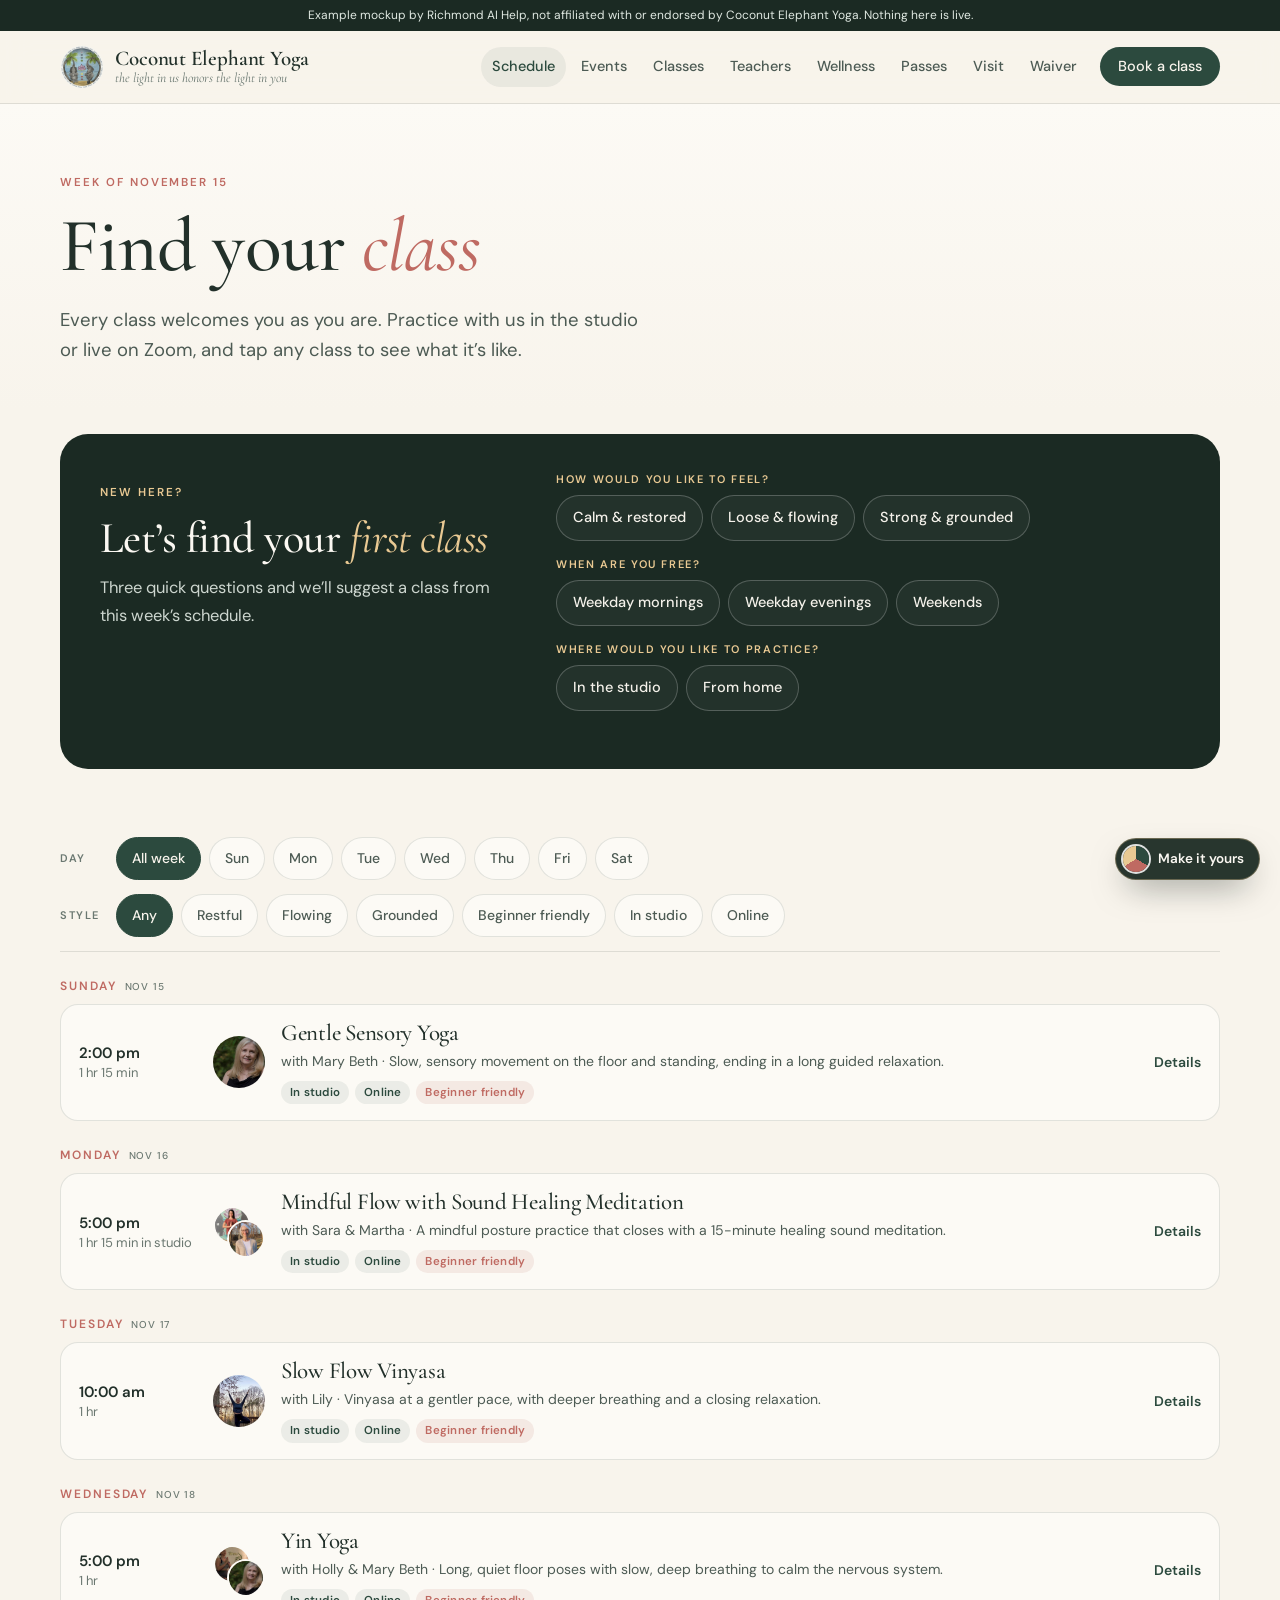
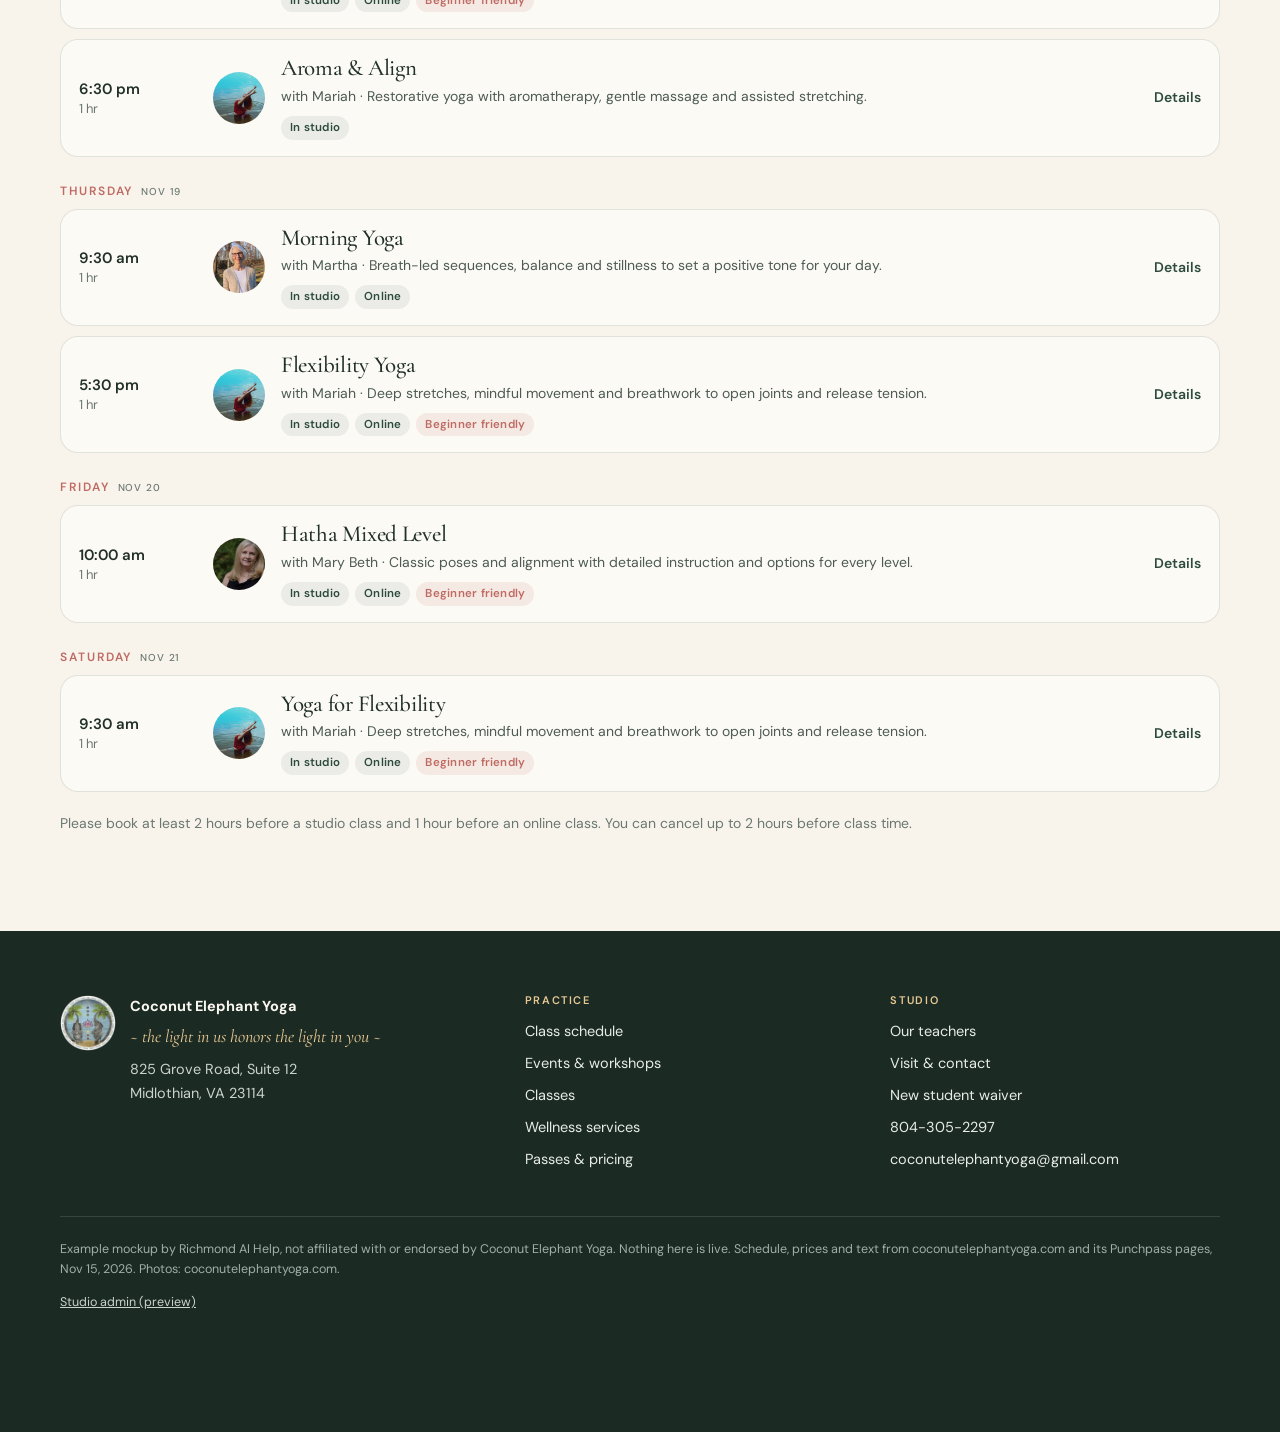
==== commit 431709c5: "Restructure: customer website at root + separate studio admin; old idea URLs redirect" ====
--- a/first-visit.html
+++ b/first-visit.html
@@ -1,312 +1 @@
-<!doctype html>
-<html lang="en">
-<head>
-<meta charset="utf-8">
-<script src="theme-boot.js"></script>
-<meta name="viewport" content="width=device-width,initial-scale=1,viewport-fit=cover">
-<meta name="robots" content="noindex,nofollow">
-<meta name="theme-color" content="#2c4a3e">
-<link rel="icon" href="data:,">
-<title>Coconut Elephant Yoga · idea 1, your first class (example mockup)</title>
-<link rel="stylesheet" href="style.css">
-<link rel="stylesheet" href="ideas-nav.css">
-<link rel="stylesheet" href="theme.css">
-</head>
-<body>
-<p class="mock" role="note">Example mockup by Richmond AI Help, not affiliated with or endorsed by Coconut Elephant Yoga. Nothing here is live.</p>
-
-<header class="top">
-  <a class="brand" href="#welcome"><img src="img/logo.png" alt="" width="44" height="44"><span><b>Coconut Elephant Yoga</b><i>the light in us honors the light in you</i></span></a>
-  <nav class="nav" aria-label="Sections">
-    <a href="#first">First visit</a><a href="#waiver">Waiver</a><a href="#events">Events</a>
-    <button type="button" class="ownerbtn" id="ownerOpen"><span class="ob-dot" aria-hidden="true"></span>Studio owner view</button>
-  </nav>
-</header>
-
-<main>
-<!-- HERO -->
-<section class="hero" id="welcome">
-  <figure class="hero-photo"><img src="img/sound-bowls.jpg" alt="Crystal singing bowls set out in the studio" width="1200" height="823"><figcaption>Photo: Coconut Elephant Yoga’s “Sound and Vibration” image, from coconutelephantyoga.com</figcaption></figure>
-  <div class="hero-copy rise">
-    <p class="eyebrow">New to the studio · Midlothian &amp; online</p>
-    <h1>Your first class,<br><em>gently arranged.</em></h1>
-    <p class="lede">Find a class that suits you, grab the New Student Special, and sign your waiver on your phone. It takes about three minutes, all before you unroll a mat.</p>
-    <div class="hero-cta">
-      <a class="btn primary" href="#first">Find my first class</a>
-      <a class="btn quiet" href="https://coconutelephantyoga.punchpass.com/passes/49413" target="_blank" rel="noopener">New Student Special · $33</a>
-    </div>
-    <ol class="steps3" aria-label="Three steps">
-      <li><b>1</b><span>Pick a class</span></li>
-      <li><b>2</b><span>3 classes for $33</span></li>
-      <li><b>3</b><span>Sign on your phone</span></li>
-    </ol>
-  </div>
-</section>
-
-<!-- FIRST VISIT -->
-<section class="sec first" id="first" aria-labelledby="first-h">
-  <div class="sec-head rise">
-    <p class="eyebrow">Step one</p>
-    <h2 id="first-h">Which class should I try first?</h2>
-    <p>Three quick questions, matched against this week’s real schedule.</p>
-  </div>
-  <div class="finder rise">
-    <div class="q" data-q="feel">
-      <p class="q-l">How would you like to feel?</p>
-      <div class="opts">
-        <button type="button" data-v="soft"><b>Soft &amp; restful</b><small>slow, floor-based, long exhales</small></button>
-        <button type="button" data-v="steady"><b>Steady &amp; grounded</b><small>classic poses, clear guidance</small></button>
-        <button type="button" data-v="flow"><b>Gently flowing</b><small>breath and movement together</small></button>
-      </div>
-    </div>
-    <div class="q" data-q="when">
-      <p class="q-l">When are you usually free?</p>
-      <div class="opts">
-        <button type="button" data-v="am"><b>Weekday mornings</b></button>
-        <button type="button" data-v="pm"><b>Weekday evenings</b></button>
-        <button type="button" data-v="wk"><b>Weekend afternoons</b></button>
-      </div>
-    </div>
-    <div class="q" data-q="where">
-      <p class="q-l">In the studio or from home?</p>
-      <div class="opts two">
-        <button type="button" data-v="studio"><b>In the studio</b><small>825 Grove Rd, Suite 12</small></button>
-        <button type="button" data-v="online"><b>Online</b><small>live on Zoom</small></button>
-      </div>
-    </div>
-  </div>
-
-  <div class="match" id="match" hidden aria-live="polite">
-    <article class="pick">
-      <p class="eyebrow" id="mEyebrow">Your first class</p>
-      <h3 id="mName"></h3>
-      <p class="pick-meta" id="mMeta"></p>
-      <blockquote id="mDesc"></blockquote>
-      <p class="pick-cite">From the studio’s class descriptions page.</p>
-      <div class="dates" id="mDates"></div>
-      <p class="also" id="mAlso"></p>
-    </article>
-
-    <aside class="special">
-      <p class="eyebrow light">New Student Special · the fixed button</p>
-      <p class="sp-price"><span>$33</span><small>3 classes · $11 each</small></p>
-      <ul class="sp-list">
-        <li>For new students, one time each</li>
-        <li>Starts at your first class, then good for 60 days</li>
-        <li>Regular classes only (not specialty classes or workshops)</li>
-        <li>Nonrefundable</li>
-      </ul>
-      <a class="btn gold" href="https://coconutelephantyoga.punchpass.com/passes/49413" target="_blank" rel="noopener">Get the New Student Special</a>
-      <p class="sp-note">Opens the studio’s real pass page on Punchpass. Pass terms as listed there on Nov 15, 2026.</p>
-    </aside>
-
-    <div class="prep">
-      <div class="prep-col" id="prepStudio">
-        <h4>Coming to the studio</h4>
-        <ul class="ticks">
-          <li><b>Where:</b> 825 Grove Road, Suite 12, Midlothian, in the Grove Road Office Complex near Midlothian Turnpike and Courthouse Rd.</li>
-          <li><b>Register ahead:</b> at least two hours before an in-studio class. You can cancel up to two hours before.</li>
-          <li><b>When you arrive:</b> sign in. Put your phone on silent and leave it in the locked hallway with your things.</li>
-          <li><b>Skip the scent:</b> no perfume or fragranced lotion. Essential oils are sometimes offered and always optional.</li>
-          <li><b>Mat manners:</b> step over or around other people’s mats.</li>
-        </ul>
-      </div>
-      <div class="prep-col" id="prepOnline" hidden>
-        <h4>Practicing from home</h4>
-        <ul class="ticks">
-          <li><b>Register ahead:</b> at least one hour before an online class. You can cancel up to two hours before.</li>
-          <li><b>Set the room:</b> dim the lights, close the door, light a candle, turn on ambient music.</li>
-          <li><b>Props from home:</b> blankets, pillows and towels. A belt, tie, scarf or robe strap works as a strap, large books or canned goods as blocks, and a scarf, sock or hand towel as an eye pillow.</li>
-          <li><b>Zoom acting up?</b> Log out and back in, close other tabs, restart and plug in your device, and turn your device’s sound down if audio is off.</li>
-          <li><b>Privacy:</b> the studio camera is placed so in-studio students aren’t seen online.</li>
-        </ul>
-      </div>
-      <p class="prep-cite">Everything above is from the studio’s etiquette page and Punchpass schedule notes.</p>
-    </div>
-
-    <div class="keep">
-      <canvas id="cardCanvas" width="1080" height="1350" hidden></canvas>
-      <figure class="card-prev"><div class="fcard" id="fcard" aria-label="Your first-class card">
-        <div class="fc-top"><img src="img/logo.png" alt="" width="44" height="44"><div><p class="fc-k">My first class</p><p class="fc-b">Coconut Elephant Yoga</p></div></div>
-        <div class="fc-body">
-          <h3 class="fc-name" id="fcName">Gentle Sensory Yoga</h3>
-          <p class="fc-when" id="fcWhen">Sunday, Nov 15 · 2:00 pm</p>
-          <p class="fc-meta" id="fcMeta">with Mary Beth · 1 hr 15 min · 825 Grove Rd, Suite 12</p>
-          <div class="fc-pass"><b>$33</b><div><p>New Student Special</p><small>3 regular classes · $11 each · 60 days from your first</small></div></div>
-          <ul class="fc-tips" id="fcTips"><li>Register at least two hours ahead</li><li>Sign in; phone silent in the locked hallway</li><li>No perfume or fragranced lotion, please</li><li>Sign your waiver on your phone before class</li></ul>
-          <p class="fc-sign">See you on the mat.</p>
-        </div>
-      </div></figure>
-      <div class="keep-acts">
-        <p class="keep-h">Keep it handy</p>
-        <a class="btn primary" id="cardPng" href="#" download="coconut-elephant-first-class.png">Save my first-class card</a>
-        <a class="btn quiet" id="cardIcs" href="#" download="coconut-elephant-first-class.ics">Add to my calendar</a>
-        <a class="btn quiet" href="#waiver">Next: sign my waiver</a>
-        <div class="breathe" aria-label="Breathing pacer">
-          <div class="ring" aria-hidden="true"><span></span></div>
-          <p><b>Arriving early?</b> Follow the circle for three slow breaths: in as it grows, out as it softens.</p>
-        </div>
-      </div>
-    </div>
-  </div>
-</section>
-
-<!-- WAIVER -->
-<section class="sec waiver" id="waiver" aria-labelledby="wv-h">
-  <div class="wv-intro rise">
-    <p class="eyebrow">Step two</p>
-    <h2 id="wv-h">Sign your waiver on your phone.</h2>
-    <p>The studio’s waiver is a PDF today: download it, print it, sign it, then bring it or email it in. Here it takes a minute on the phone, with a finger signature. The signed copy is saved and the studio gets an email.</p>
-    <ul class="wv-points">
-      <li>No printer, no paper on the front desk</li>
-      <li>Parent or guardian signs for anyone under 18, as the studio requires</li>
-      <li>Mary Beth sees injuries and experience before class</li>
-    </ul>
-    <p class="wv-fine">In this mockup nothing leaves your device. The waiver paragraphs are example wording; Mary Beth would use her own.</p>
-  </div>
-
-  <div class="phone rise">
-    <div class="ph-bar"><span>9:41</span><span class="ph-isl" aria-hidden="true"></span><span>Waiver</span></div>
-    <div class="ph-body">
-      <ol class="ph-prog" aria-hidden="true"><li class="on"></li><li></li><li></li><li></li></ol>
-
-      <form class="wv-step" data-w="0" novalidate>
-        <h3>About you</h3>
-        <label>Full name<input id="wName" autocomplete="name" placeholder="Jordan Example"></label>
-        <div class="two">
-          <label>Email<input id="wEmail" type="email" autocomplete="email" placeholder="you@example.com"></label>
-          <label>Mobile<input id="wPhone" inputmode="tel" autocomplete="tel" placeholder="(804) 555-0123"></label>
-        </div>
-        <label>Emergency contact<input id="wEmer" placeholder="Name and phone"></label>
-        <p class="lab">How would you describe your yoga practice?</p>
-        <div class="pills" data-pill="level"><button type="button">I am scared of yoga</button><button type="button">Beginner</button><button type="button">Intermediate</button><button type="button">Advanced</button></div>
-        <label>Injuries your teacher should know about <span class="opt">optional</span><textarea id="wInj" rows="2" placeholder="e.g. tender left knee"></textarea></label>
-        <label class="check"><input type="checkbox" id="wMinor"><span>The student is under 18</span></label>
-        <label id="wGuardWrap" hidden>Parent or guardian name<input id="wGuard" placeholder="Guardian full name"></label>
-        <p class="err" hidden></p>
-        <button type="button" class="btn primary full" data-wnext>Continue</button>
-      </form>
-
-      <div class="wv-step" data-w="1" hidden>
-        <h3>Read &amp; agree</h3>
-        <div class="legal">
-          <p class="legal-tag">Example wording only · not legal advice · Mary Beth replaces this with her own waiver text</p>
-          <p>I am choosing to take part in classes and events at Coconut Elephant Yoga. I understand yoga involves physical movement and that I should listen to my body and rest whenever I need to.</p>
-          <p>I will tell my teacher about any injuries or health conditions before class and follow the teacher’s guidance.</p>
-          <p>[The studio’s own release and hold-harmless language goes here, exactly as Mary Beth’s current waiver states it.]</p>
-        </div>
-        <label class="check"><input type="checkbox" id="wAgree"><span>I have read the waiver and agree to it</span></label>
-        <label class="check"><input type="checkbox" id="wPhoto"><span>Optional: the studio may use class photos of me on social media</span></label>
-        <p class="err" hidden></p>
-        <div class="row"><button type="button" class="btn quiet" data-wback>Back</button><button type="button" class="btn primary" data-wnext>Sign</button></div>
-      </div>
-
-      <div class="wv-step" data-w="2" hidden>
-        <h3 id="sigH">Sign with your finger</h3>
-        <div class="sigpad"><canvas id="sig" width="640" height="300" aria-label="Signature pad"></canvas><span class="sig-line" aria-hidden="true"></span><span class="sig-x" aria-hidden="true">×</span><span class="sig-hint" id="sigHint">Sign here</span></div>
-        <div class="row tight"><button type="button" class="linkbtn" id="sigClear">Clear</button><span class="today" id="sigDate"></span></div>
-        <p class="err" hidden></p>
-        <div class="row"><button type="button" class="btn quiet" data-wback>Back</button><button type="button" class="btn primary" data-wnext>Submit waiver</button></div>
-      </div>
-
-      <div class="wv-step done" data-w="3" hidden>
-        <div class="seal" aria-hidden="true"><svg viewBox="0 0 48 48"><circle cx="24" cy="24" r="22"/><path d="M14 25l7 7 13-15"/></svg></div>
-        <h3 id="doneH">You’re all set.</h3>
-        <p id="doneP">Your signed waiver is saved with the studio.</p>
-        <dl class="sum" id="doneSum"></dl>
-        <canvas id="wvCanvas" width="900" height="1200" hidden></canvas>
-        <a class="btn primary full" id="wvPng" href="#" download="coconut-elephant-waiver-copy.png">Save my signed copy</a>
-        <button type="button" class="linkbtn center" id="wvRestart">Start a new waiver</button>
-      </div>
-    </div>
-  </div>
-
-  <div class="alert-prev rise" id="alertPrev">
-    <p class="eyebrow">What lands in the studio inbox (preview)</p>
-    <div class="mail">
-      <p class="mail-h"><span>To</span>coconutelephantyoga@gmail.com</p>
-      <p class="mail-h"><span>Subject</span><b id="alSubj">New waiver signed · waiting for a signature</b></p>
-      <div class="mail-b" id="alBody"><p>When a student submits the phone waiver, this preview fills in with their details, the way the studio email would.</p></div>
-    </div>
-    <p class="wv-fine">Preview only. No email is sent from this page.</p>
-  </div>
-</section>
-
-<!-- EVENTS -->
-<section class="sec events" id="events" aria-labelledby="ev-h">
-  <div class="sec-head rise">
-    <p class="eyebrow">Gatherings &amp; workshops</p>
-    <h2 id="ev-h">The season at Coconut Elephant</h2>
-    <p>Belly dance, intuition, Reiki and a holiday sound journey, with dates and prices as listed on Punchpass.</p>
-  </div>
-  <div class="strip rise" id="strip" role="tablist" aria-label="Filter events"></div>
-  <div class="evgrid" id="evgrid"></div>
-  <p class="ev-cite">Event dates, teachers and prices from the studio’s home page, Events and Training page, and Punchpass event pages, read Nov 15, 2026. Photos from coconutelephantyoga.com.</p>
-</section>
-
-<section class="mbv" aria-labelledby="mbv-h"><div class="mbv-card"><img src="img/t-mb.jpg" alt="" width="72" height="72"><div><p class="k">For the studio</p><h2 id="mbv-h">Studio owner view</h2><p>Today’s class, who’s new, signed waivers and welcome notes, on one private screen. Shown with example students.</p><button type="button" data-open-owner>Open studio owner view</button></div></div></section>
-<footer class="foot">
-  <div class="foot-in">
-    <img src="img/logo.png" alt="" width="56" height="56">
-    <p><b>Coconut Elephant Yoga</b><br>825 Grove Road, Suite 12 · Midlothian, VA 23114<br>coconutelephantyoga@gmail.com</p>
-    <details>
-      <summary>Where these details come from</summary>
-      <p>Everything on this page comes from coconutelephantyoga.com (home, classes, class descriptions, studio etiquette, events, instructors and contact pages) and coconutelephantyoga.punchpass.com (schedule, passes, the New Student Special pass, and the event pages), all opened Nov 15, 2026. Photos are the studio’s own images from coconutelephantyoga.com. The waiver wording, student names and drafted messages are examples made for this mockup.</p>
-    </details>
-    <p class="foot-mock">Example mockup by Richmond AI Help, not affiliated with or endorsed by Coconut Elephant Yoga. Nothing here is live.</p>
-  </div>
-</footer>
-</main>
-
-<!-- OWNER VIEW -->
-<div class="owner" id="owner" hidden role="dialog" aria-modal="true" aria-labelledby="ow-h">
-  <div class="ow-panel">
-    <header class="ow-top">
-      <img src="img/t-mb.jpg" alt="Mary Beth" width="56" height="56">
-      <div><p class="eyebrow">Studio owner view · example</p><h2 id="ow-h">Good morning, Mary Beth</h2><p class="ow-sub" id="owSub">Sunday, Nov 15</p></div>
-      <button type="button" class="x" id="ownerClose" aria-label="Close studio owner view">×</button>
-    </header>
-    <p class="ow-intro">Private to the studio · example students · nothing is sent from here</p>
-    <div class="ow-tabs" role="tablist">
-      <button type="button" role="tab" aria-selected="true" data-tab="today">Today</button>
-      <button type="button" role="tab" aria-selected="false" data-tab="fix">Website fixes</button>
-      <button type="button" role="tab" aria-selected="false" data-tab="week">This week</button>
-    </div>
-    <div class="ow-body">
-      <div data-pane="today">
-        <div class="today-class">
-          <p class="tc-time">2:00 pm</p>
-          <div><p class="tc-name">Gentle Sensory Yoga</p><p class="tc-meta">You’re teaching · studio &amp; online · 1 hr 15 min · <span class="tag">Live music during today’s class</span></p></div>
-        </div>
-        <p class="ow-h3">New students today <span class="ex">example students</span></p>
-        <div id="stuList"></div>
-      </div>
-      <div data-pane="fix" hidden>
-        <div class="fixcard">
-          <p class="fx-k">1 · The NEW STUDENT button on the home page</p>
-          <p>Right now the button’s link has extra text stuck to the end, so Punchpass returns an error page instead of the pass.</p>
-          <p class="fx-lab bad">Link on the button today</p>
-          <code class="fx-code bad">http://coconutelephantyoga.punchpass.com/passes/49413?check=1543346028(opens in a new tab) coconutelephantyoga.punchpass.com/passes/49413?check=1543346028</code>
-          <p class="fx-lab good">Fixed link</p>
-          <code class="fx-code good">https://coconutelephantyoga.punchpass.com/passes/49413</code>
-          <p class="fx-note"><b>Also worth a look:</b> when the pass page was opened on Nov 15, Punchpass said “This pass is currently sold out!” So once the link is fixed, new students may still not be able to buy it until that’s changed in Punchpass. A pass limit or quantity setting is a likely place to check.</p>
-        </div>
-        <div class="fixcard">
-          <p class="fx-k">2 · The new-student waiver</p>
-          <p>Today: download the PDF, print, sign, then bring it to class or email it in.</p>
-          <p>With the phone waiver: students sign before they arrive, the signed copy is saved, and you get an email with their experience level, injuries and emergency contact. Questions from your current form (C-Fit, how they heard about you, text alerts) can be added.</p>
-        </div>
-      </div>
-      <div data-pane="week" hidden>
-        <p class="ow-h3">Coming up <span class="ex">from your Punchpass schedule</span></p>
-        <ul class="wk" id="wkList"></ul>
-      </div>
-    </div>
-  </div>
-</div>
-
-<nav class="rsw" aria-label="Switch between ideas"><span class="rsw-lab">Ideas</span><a href="index.html" class="rsw-all"><b aria-hidden="true">✦</b>All ideas</a><a href="first-visit.html" aria-current="page"><b aria-hidden="true">1</b>First visit</a><a href="website.html"><b aria-hidden="true">2</b>New site</a><a href="season.html"><b aria-hidden="true">3</b>Season</a></nav>
-<script src="app.js"></script>
-<script src="theme.js"></script>
-</body>
-</html>
+<!doctype html><html lang="en"><head><meta charset="utf-8"><meta name="robots" content="noindex"><meta http-equiv="refresh" content="0; url=schedule.html#finder"><title>Coconut Elephant Yoga</title><script>var m={"waiver": "waiver.html", "events": "events.html", "first": "schedule.html#finder", "welcome": "index.html"},h=location.hash.slice(1);location.replace(m[h]||"schedule.html#finder");</script></head><body><p><a href="schedule.html#finder">Continue to Coconut Elephant Yoga</a></p></body></html>
